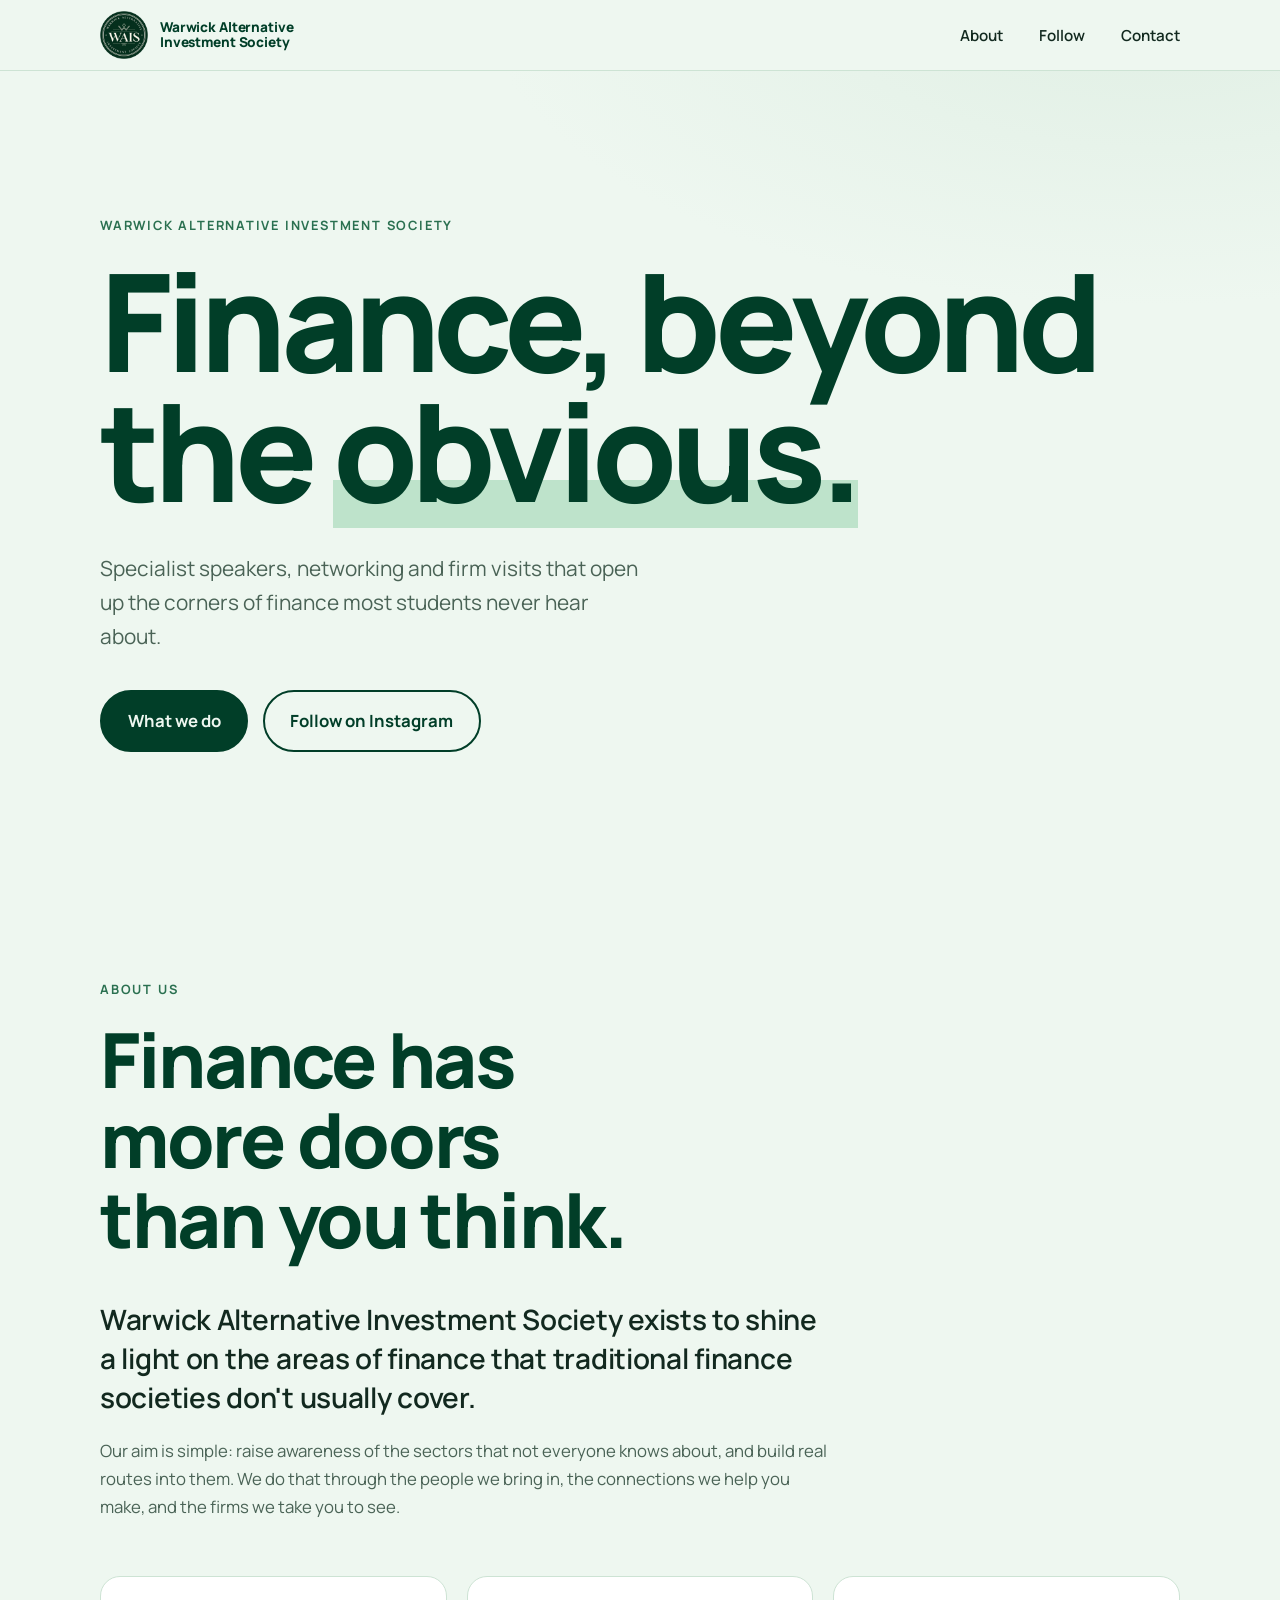
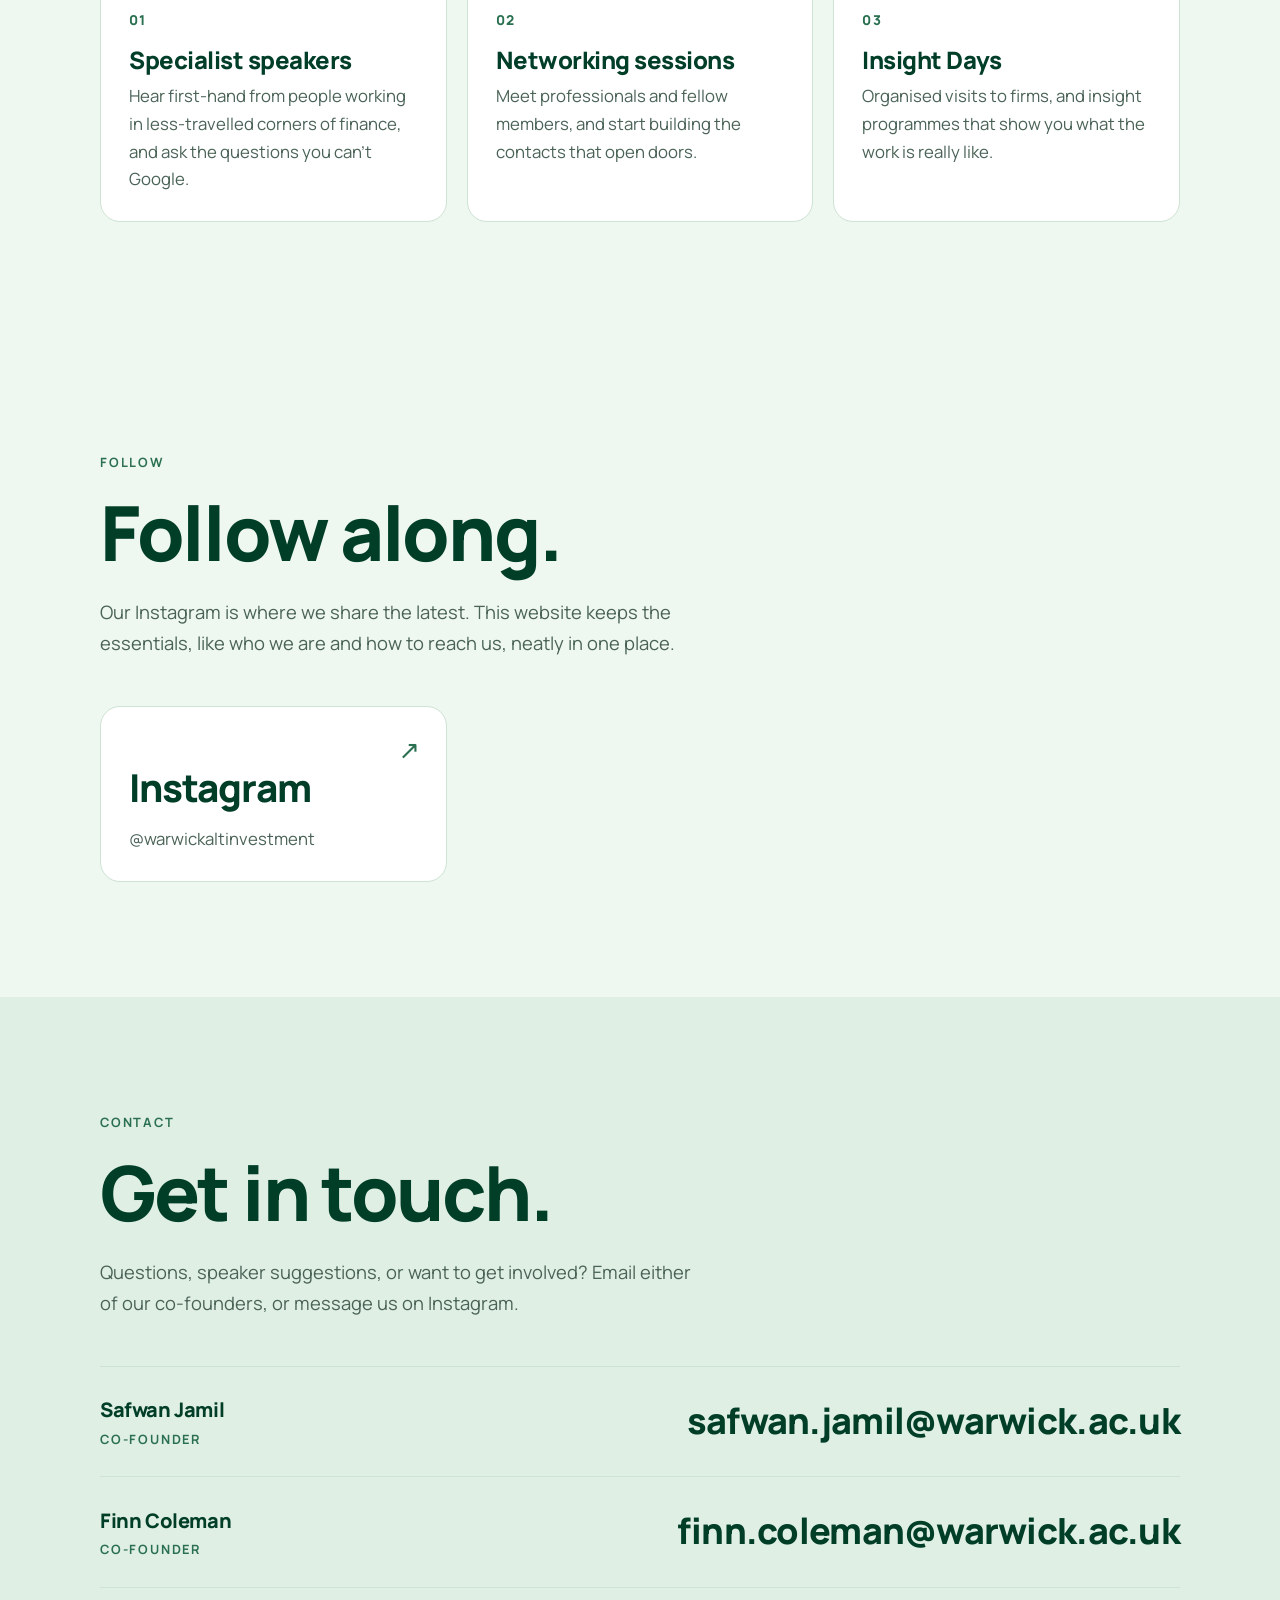
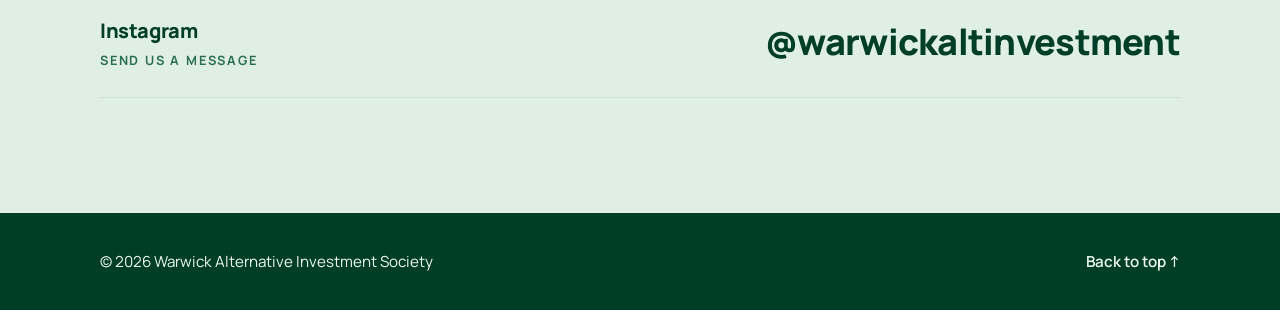
==== index.html @ d709da71 "Update landing page" ====
<!DOCTYPE html>
<!--
  ============================================================================
  WARWICK ALTERNATIVE INVESTMENT SOCIETY  |  index.html
  ============================================================================
  This file holds the WORDS and STRUCTURE of your website: headings,
  paragraphs, links and events. Its partner file, style.css, holds the LOOK:
  colours, sizes and spacing.

  HOW TO READ THIS FILE
  * The text you are reading right now is called a "comment". It is a note for
    humans. The browser ignores comments completely, so you can write notes
    anywhere without changing how the page looks.
  * HTML is built from "tags". A tag is a label in angle brackets that tells
    the browser what a piece of content is. For example, <h1>Hello</h1> means
    "Hello is the main heading".
  * Most tags come in pairs: an opening tag <h1> and a closing tag </h1>
    (the same name with a slash). Everything between the two belongs together.
  * A "class" (for example class="event") is a name tag we stick on an item so
    that style.css can find it and give it a look.
  * An "id" (for example id="about") is a unique name for one section. It lets
    the menu links jump straight to that section.

  THE PAGE IS SPLIT INTO LABELLED PARTS, IN THIS ORDER:
    NAV BAR  >  HOME  >  ABOUT  >  EVENTS  >  FOLLOW  >  CONTACT  >  FOOTER
  Look for the big banner comments to find each part.
  (The EVENTS part is currently switched off. Find "ON/OFF SWITCH" below.)
  ============================================================================
-->
<html lang="en-GB">
<!-- lang="en-GB" tells browsers (and screen readers) the page is in British English. -->

<head>
  <!-- The "head" holds behind-the-scenes information. None of it is shown on the page itself. -->

  <!-- Lets the page show symbols such as £ and arrows correctly. -->
  <meta charset="UTF-8">

  <!-- IMPORTANT FOR PHONES: tells a phone to fit the page to its screen width
       instead of shrinking a desktop-sized page. Without this line the site
       would not be mobile-friendly. -->
  <meta name="viewport" content="width=device-width, initial-scale=1">

  <!-- The name shown on the browser tab and in Google search results. -->
  <title>Warwick Alternative Investment Society</title>

  <!-- The short summary Google shows under the title in search results. -->
  <meta name="description" content="Specialist speakers, networking and firm visits that open routes into the lesser-known areas of finance. Warwick Alternative Investment Society.">

  <!-- Colours the top bar of the browser on some phones to match the site. -->
  <meta name="theme-color" content="#EEF7F0">

  <!-- The tiny picture on the browser tab (we reuse the logo). -->
  <link rel="icon" href="images/logo.png" type="image/png">

  <!-- FONT: these three lines load the "Manrope" font from Google Fonts (free).
       If you delete them the site still works; it just uses a plain default font. -->
  <link rel="preconnect" href="https://fonts.googleapis.com">
  <link rel="preconnect" href="https://fonts.gstatic.com" crossorigin>
  <link href="https://fonts.googleapis.com/css2?family=Manrope:wght@400;500;600;700;800&display=swap" rel="stylesheet">

  <!-- Connects this page to style.css, the file that controls the look.
       Both files must stay in the same folder for this to work. -->
  <link rel="stylesheet" href="style.css">
</head>

<body class="events-hidden">
  <!-- The "body" is everything that is actually shown on the page. -->


  <!-- ======================================================================
       THE EVENTS ON/OFF SWITCH  (please read)
       ----------------------------------------------------------------------
       Look at the opening line just above: <body class="events-hidden">
       The word events-hidden is a switch.

         WORD PRESENT  =  the Events section and its "Events" menu link are
                          HIDDEN. This is how the site is set up right now.
         WORD DELETED  =  the Events section and its menu link are SHOWN.
                          (Delete the whole class="events-hidden" part so the
                          line reads simply: <body> )

       Everything that belongs to Events is labelled "events-only" further
       down, so this one word controls all of it at once.

       HOW TO USE IT
         * While there are no real events yet: leave the word in place and
           upload the site as it is.
         * To PREVIEW the section on your own computer: delete the word, save
           the file, refresh your browser. Put the word back before uploading.
         * When real events are ready: delete the word, save, and upload.
       ====================================================================== -->


  <!-- ======================================================================
       NAV BAR
       The bar across the top. It stays in view while visitors scroll.
       ====================================================================== -->
  <header class="site-header">
    <nav class="nav" aria-label="Main menu">

      <!-- LOGO + SOCIETY NAME. Clicking it takes visitors back to the top.
           The logo picture is the file images/logo.png. To change the logo,
           replace that file with a new picture that has the SAME file name.
           ("alt" describes the picture for people who can't see it.)
           <br> simply means "start a new line here". -->
      <a class="brand" href="#home">
        <img class="brand-logo" src="images/logo.png" alt="Warwick Alternative Investment Society logo">
        <span class="brand-name">Warwick Alternative<br>Investment Society</span>
      </a>

      <!-- MENU LINKS. href="#about" means "jump to the part of this page
           whose id is about". To rename a link, change the words between
           the tags (for example, change Contact to Get in touch). -->
      <ul class="nav-links">
        <li><a href="#about">About</a></li>
        <!-- "events-only" means this link is part of the Events on/off
             switch: it disappears while the Events section is hidden. -->
        <li class="events-only"><a href="#events">Events</a></li>
        <li><a href="#follow">Follow</a></li>
        <li><a href="#contact">Contact</a></li>
      </ul>

    </nav>
  </header>


  <!-- "main" holds the main content of the page (everything except the nav bar and footer). -->
  <main>


    <!-- ====================================================================
         HOME
         The first thing visitors see: a big headline and two buttons.
         ==================================================================== -->
    <section id="home" class="hero">
      <div class="container">

        <!-- The small label above the headline. -->
        <p class="eyebrow">Warwick Alternative Investment Society</p>

        <!-- The BIG headline (h1 = the most important heading on the page).
             The word inside the "highlight" tags gets the pale green marker
             effect underneath it. -->
        <h1 class="hero-title">Finance, beyond the <span class="highlight">obvious.</span></h1>

        <!-- The short sentence under the headline. -->
        <p class="hero-text">Specialist speakers, networking and firm visits that open up the corners of finance most students never hear about.</p>

        <!-- The two buttons. The first jumps down to the About section. (Once
             your Events section is live you could change it to "See upcoming
             events" and point it at #events.) target="_blank" makes the
             Instagram link open in a new browser tab so visitors don't lose
             your site. -->
        <div class="button-row">
          <a class="button button-solid" href="#about">What we do</a>
          <a class="button button-outline" href="https://www.instagram.com/warwickaltinvestment/" target="_blank" rel="noopener">Follow on Instagram</a>
        </div>

      </div>
    </section>


    <!-- ====================================================================
         ABOUT
         Who you are, why you exist, and what you do.
         ==================================================================== -->
    <section id="about" class="section">
      <div class="container">

        <p class="eyebrow">About us</p>
        <h2 class="section-title">Finance has more doors than you think.</h2>

        <!-- Two paragraphs describing the society. Edit the words freely. -->
        <div class="about-text">
          <p class="about-lead">Warwick Alternative Investment Society exists to shine a light on the areas of finance that traditional finance societies don't usually cover.</p>
          <p>Our aim is simple: raise awareness of the sectors that not everyone knows about, and build real routes into them. We do that through the people we bring in, the connections we help you make, and the firms we take you to see.</p>
        </div>

        <!-- THREE CARDS describing the types of event the society runs.
             Each card is one "pillar" block. To add a fourth, copy a whole
             block (from its opening div to its closing div) and paste it
             below the last one. It will start a new row. -->
        <div class="pillars">

          <div class="pillar">
            <span class="pillar-number">01</span>
            <h3>Specialist speakers</h3>
            <p>Hear first-hand from people working in less-travelled corners of finance, and ask the questions you can't Google.</p>
          </div>

          <div class="pillar">
            <span class="pillar-number">02</span>
            <h3>Networking sessions</h3>
            <p>Meet professionals and fellow members, and start building the contacts that open doors.</p>
          </div>

          <div class="pillar">
            <span class="pillar-number">03</span>
            <h3>Insight Days</h3>
            <p>Organised visits to firms, and insight programmes that show you what the work is really like.</p>
          </div>

        </div>
      </div>
    </section>


    <!-- ====================================================================
         EVENTS   >>> CURRENTLY HIDDEN <<<  (see the ON/OFF SWITCH at the top
         of the body, above the nav bar)

         This is where upcoming events will be listed. For now it shows the
         three TYPES of event the society will run, each with its date still
         "to be confirmed" (TBC). Because it carries the label "events-only",
         it vanishes while the switch is on.
         ==================================================================== -->
    <section id="events" class="section section-tint events-only">
      <div class="container">

        <p class="eyebrow">Events</p>
        <h2 class="section-title">What's coming up.</h2>
        <p class="section-intro">Three kinds of event. Dates will be announced here and on our Instagram as soon as they're confirmed.</p>


        <!-- ================================================================
             HOW TO ADD, EDIT OR REMOVE AN EVENT

             Every event is ONE block. A block starts at the line that says
             "START OF ONE EVENT" and ends at the line that says
             "END OF ONE EVENT".

             TO ADD A NEW EVENT
               1. Select everything from "START OF ONE EVENT" down to
                  "END OF ONE EVENT" and copy it.
               2. Paste it directly above or below another event
                  (never in the middle of one).
               3. Change the date, type, title, location and description.
                  For the date badge, replace TBC with the day number and
                  add a second line for the month, like this:
                      <span class="event-day">12</span>
                      <span class="event-month">Nov</span>
               4. Save the file, then refresh the page in your browser.

             TO REMOVE AN EVENT: delete its whole block, start to end.

             Events show in the same order as they appear in this file, so put
             the soonest one first.

             The three blocks below describe the TYPES of event. Once you have
             real dates, turn them into real events (or delete them and add
             new blocks).
             ================================================================ -->
        <div class="events-list">


          <!-- >>>>>>>>>> START OF ONE EVENT (copy from here) >>>>>>>>>> -->
          <article class="event">

            <!-- The dark date badge. "TBC" means "to be confirmed". -->
            <div class="event-date">
              <span class="event-day">TBC</span>
            </div>

            <!-- The event details. -->
            <div class="event-info">
              <!-- Type of event, e.g. Speakers, Networking, Insight Trips (or anything you like). -->
              <p class="event-tag">Speakers</p>
              <!-- Event title. -->
              <h3 class="event-title">Specialist speaker events</h3>
              <!-- Where it takes place. -->
              <p class="event-location">Venue to be announced</p>
              <!-- A short description: one or two sentences. -->
              <p class="event-description">Practitioners from less-travelled corners of finance talk about their work and the route they took to get there.</p>
            </div>

          </article>
          <!-- <<<<<<<<<< END OF ONE EVENT (copy to here) <<<<<<<<<< -->


          <!-- >>>>>>>>>> START OF ONE EVENT (copy from here) >>>>>>>>>> -->
          <article class="event">

            <div class="event-date">
              <span class="event-day">TBC</span>
            </div>

            <div class="event-info">
              <p class="event-tag">Networking</p>
              <h3 class="event-title">Networking sessions</h3>
              <p class="event-location">Venue to be announced</p>
              <p class="event-description">Meet professionals and fellow members in a relaxed setting, and start building the contacts that open doors.</p>
            </div>

          </article>
          <!-- <<<<<<<<<< END OF ONE EVENT (copy to here) <<<<<<<<<< -->


          <!-- >>>>>>>>>> START OF ONE EVENT (copy from here) >>>>>>>>>> -->
          <article class="event">

            <div class="event-date">
              <span class="event-day">TBC</span>
            </div>

            <div class="event-info">
              <p class="event-tag">Insight Trips</p>
              <h3 class="event-title">Bank and firm visits</h3>
              <p class="event-location">Locations to be announced</p>
              <p class="event-description">Organised trips and insight programmes that take you inside banks and firms to see what the work is really like.</p>
            </div>

          </article>
          <!-- <<<<<<<<<< END OF ONE EVENT (copy to here) <<<<<<<<<< -->


        </div>
      </div>
    </section>


    <!-- ====================================================================
         FOLLOW (social media links)
         One card per platform. Instagram is switched on. The others are
         ready and waiting, but hidden until you have real links.
         ==================================================================== -->
    <section id="follow" class="section">
      <div class="container">

        <p class="eyebrow">Follow</p>
        <h2 class="section-title">Follow along.</h2>
        <p class="section-intro">Our Instagram is where we share the latest. This website keeps the essentials, like who we are and how to reach us, neatly in one place.</p>

        <div class="social-grid">

          <!-- INSTAGRAM (switched on). href is where the card links to. -->
          <a class="social-card" href="https://www.instagram.com/warwickaltinvestment/" target="_blank" rel="noopener">
            <span class="social-platform">Instagram</span>
            <span class="social-handle">@warwickaltinvestment</span>
            <span class="social-arrow" aria-hidden="true">↗</span>
          </a>

          <!-- THE CARDS BELOW ARE SWITCHED OFF.
               The word "hidden" at the end of each opening line hides the card
               from visitors. TO SWITCH ONE ON:
                 1. Replace PASTE-LINK-HERE with the real link to your page.
                 2. Replace @your-handle with your real handle.
                 3. Delete the word "hidden" from that card's first line.
               Want a platform that isn't here (TikTok, YouTube...)? Copy any
               card, paste it below, and change the name, link and handle. -->

          <!-- LINKEDIN (switched off) -->
          <a class="social-card" href="PASTE-LINK-HERE" target="_blank" rel="noopener" hidden>
            <span class="social-platform">LinkedIn</span>
            <span class="social-handle">@your-handle</span>
            <span class="social-arrow" aria-hidden="true">↗</span>
          </a>

          <!-- X, FORMERLY TWITTER (switched off) -->
          <a class="social-card" href="PASTE-LINK-HERE" target="_blank" rel="noopener" hidden>
            <span class="social-platform">X</span>
            <span class="social-handle">@your-handle</span>
            <span class="social-arrow" aria-hidden="true">↗</span>
          </a>

          <!-- FACEBOOK (switched off) -->
          <a class="social-card" href="PASTE-LINK-HERE" target="_blank" rel="noopener" hidden>
            <span class="social-platform">Facebook</span>
            <span class="social-handle">@your-handle</span>
            <span class="social-arrow" aria-hidden="true">↗</span>
          </a>

        </div>
      </div>
    </section>


    <!-- ====================================================================
         CONTACT
         Ways to reach the society: one row per person or channel.
         ==================================================================== -->
    <section id="contact" class="section section-tint">
      <div class="container">

        <p class="eyebrow">Contact</p>
        <h2 class="section-title">Get in touch.</h2>
        <p class="section-intro">Questions, speaker suggestions, or want to get involved? Email either of our co-founders, or message us on Instagram.</p>

        <!-- Each row (li) is one way to get in touch. To add another person,
             copy a whole row, from its opening li to its closing li, and
             paste it below the last one. A link that starts with mailto:
             opens the visitor's email app. Remember to change the email
             address in TWO places in each row: after "mailto:" and in the
             visible words. -->
        <ul class="contact-list">

          <li>
            <div class="contact-person">
              <span class="contact-name">Safwan Jamil</span>
              <span class="contact-role">Co-Founder</span>
            </div>
            <a class="contact-link" href="mailto:safwan.jamil@warwick.ac.uk">safwan.jamil@warwick.ac.uk</a>
          </li>

          <li>
            <div class="contact-person">
              <span class="contact-name">Finn Coleman</span>
              <span class="contact-role">Co-Founder</span>
            </div>
            <a class="contact-link" href="mailto:finn.coleman@warwick.ac.uk">finn.coleman@warwick.ac.uk</a>
          </li>

          <li>
            <div class="contact-person">
              <span class="contact-name">Instagram</span>
              <span class="contact-role">Send us a message</span>
            </div>
            <a class="contact-link" href="https://www.instagram.com/warwickaltinvestment/" target="_blank" rel="noopener">@warwickaltinvestment</a>
          </li>

        </ul>

      </div>
    </section>


  </main>


  <!-- ======================================================================
       FOOTER
       The strip at the very bottom of the page.
       ====================================================================== -->
  <footer class="site-footer">
    <div class="container footer-inner">
      <p>&copy; 2026 Warwick Alternative Investment Society</p>
      <a href="#home">Back to top &uarr;</a>
    </div>
  </footer>


</body>
</html>
---- style.css ----
/* ============================================================================
   WARWICK ALTERNATIVE INVESTMENT SOCIETY  |  style.css
   ============================================================================
   This file controls the LOOK of the website: colours, text sizes, spacing and
   layout. The words themselves live in index.html.

   HOW THIS FILE WORKS (in plain English)
   * CSS is a list of RULES. Each rule says:
         "find this part of the page   { and change how it looks }"
     Example:   .button { color: white; }
     means: "find everything labelled 'button' and make its text white".
   * The names starting with a dot (like .button) match the class="button"
     labels you can see in index.html.
   * Text between a slash-star and a star-slash, like this note, is a
     "comment": a note for humans that the browser ignores.

   A FEW SIZE WORDS YOU WILL SEE
   * px   = one pixel, a single tiny dot on the screen.
   * rem  = a size relative to normal text. 1rem is about 16px, 2rem is double.
   * %    = a share of the available space. 50% means half.
   * vw   = 1% of the screen width. It makes things grow on bigger screens.

   WHAT IS IN THIS FILE (in order)
     1. Colours, font and sizes     <- start here to change the look
     2. Basic page settings (includes the Events on/off switch)
     3. Layout helpers
     4. Text styles
     5. Buttons
     6. Nav bar
     7. Home
     8. About
     9. Events
    10. Follow (social links)
    11. Contact
    12. Footer
    13. Screen-size adjustments (phones, tablets, computers)
    14. Extras (keyboard focus and reduced motion)
   ============================================================================ */


/* ============================================================================
   1. COLOURS, FONT AND SIZES   (change these first!)
   ----------------------------------------------------------------------------
   ":root" means "the whole page". The lines inside are VARIABLES: named values
   we reuse all over this file with var(--name). Change a value here and every
   place that uses it updates at once.

   Colours are written as "hex codes" (#RRGGBB): a # followed by six characters
   that mix red, green and blue. Search "hex colour picker" online to find one
   you like, then paste its code here.
   ============================================================================ */
:root {
  /* BACKGROUNDS (the very light greens) */
  --bg:          #EEF7F0;   /* main page background */
  --bg-tint:     #E0EFE4;   /* slightly deeper green for alternating sections */
  --card:        #FFFFFF;   /* white background of cards (events, social links) */
  --line:        #CDE3D4;   /* thin border lines */
  --highlight:   #BEE3CB;   /* the marker effect under "obvious." in the headline */

  /* GREENS (the accents) */
  --green-dark:  #013E28;   /* dark green taken from the logo: big headings, buttons */
  --green-hover: #0B5A3B;   /* the dark green when you hover over a button */
  --green-mid:   #2A7050;   /* medium green for small labels */

  /* TEXT COLOURS */
  --text:        #12291F;   /* normal text */
  --text-soft:   #4A6356;   /* softer text for less important lines */
  --on-dark:     #EEF7F0;   /* text that sits on top of dark green */

  /* FONT: the first name is used if available; the rest are backups. */
  --font: "Manrope", system-ui, -apple-system, "Segoe UI", Roboto, Helvetica, Arial, sans-serif;

  /* SIZES */
  --page-width:  1120px;    /* the widest the content is allowed to get */
  --radius:      20px;      /* how rounded the corners of cards are */
}


/* ============================================================================
   2. BASIC PAGE SETTINGS
   ============================================================================ */

/* Makes widths behave the way you'd expect: padding and borders are counted
   INSIDE a box's width instead of being added on top. "*" means "everything". */
*, *::before, *::after {
  box-sizing: border-box;
}

html {
  /* When a menu link jumps to a section, stop a little early so the sticky
     nav bar doesn't cover the heading. */
  scroll-padding-top: 5rem;
}

body {
  margin: 0;                      /* removes the default gap around the page */
  font-family: var(--font);
  font-size: 1.05rem;
  line-height: 1.65;              /* space between lines of text */
  color: var(--text);
  background: var(--bg);
  -webkit-font-smoothing: antialiased;   /* slightly crisper text on Macs */
}

/* Pictures never spill outside their container. */
img {
  max-width: 100%;
  display: block;
}

/* Links take on the colour of the text around them. We style them ourselves. */
a {
  color: inherit;
}

/* The "hidden" label in index.html. This line makes sure hidden things
   really stay hidden. */
[hidden] {
  display: none !important;
}

/* THE EVENTS ON/OFF SWITCH (explained in index.html, just under the opening
   body line). While the body carries the label "events-hidden", everything
   labelled "events-only" (the Events section and its menu link) is NOT shown.
   Delete "events-hidden" from the body line and they all come back. */
.events-hidden .events-only {
  display: none;
}

/* All headings share the same style: big, bold, tight and dark green. */
h1, h2, h3 {
  margin: 0;
  font-weight: 800;
  line-height: 1.05;
  letter-spacing: -0.03em;        /* pulls letters slightly closer: a sleeker look */
  color: var(--green-dark);
  text-wrap: balance;             /* spreads words evenly across lines */
}


/* ============================================================================
   3. LAYOUT HELPERS
   ============================================================================ */

/* ".container" keeps content in a neat centred column, not stretched edge to
   edge. The padding left and right keeps text off the edge of phone screens. */
.container {
  width: 100%;
  max-width: var(--page-width);
  margin: 0 auto;                 /* "auto" on the sides centres the box */
  padding: 0 1.25rem;
}

/* ".section" gives every part of the page generous space above and below.
   clamp(smallest, grows-with-screen, biggest) picks a size that grows on big
   screens but never goes below the first number or above the last. */
.section {
  padding: clamp(4rem, 9vw, 7.5rem) 0;
}

/* A slightly deeper green background, used on alternating sections. */
.section-tint {
  background: var(--bg-tint);
}


/* ============================================================================
   4. TEXT STYLES
   ============================================================================ */

/* The small capital-letter label above each heading. */
.eyebrow {
  margin: 0 0 1.25rem;
  font-size: 0.8rem;
  font-weight: 700;
  letter-spacing: 0.14em;         /* spreads the letters out */
  text-transform: uppercase;      /* shows the text in CAPITALS */
  color: var(--green-mid);
}

/* The big heading at the top of each section. */
.section-title {
  font-size: clamp(2.4rem, 6.5vw, 4.75rem);
  max-width: 14ch;                /* "ch" is roughly one letter wide, so this keeps lines short */
}

/* The short paragraph under a section heading. */
.section-intro {
  margin: 1.5rem 0 0;
  max-width: 38rem;
  font-size: 1.15rem;
  color: var(--text-soft);
}


/* ============================================================================
   5. BUTTONS
   ============================================================================ */
.button {
  display: inline-block;
  padding: 0.95rem 1.6rem;
  border: 2px solid var(--green-dark);
  border-radius: 999px;           /* a huge number makes fully rounded ends */
  font-weight: 700;
  text-decoration: none;          /* removes the default underline on links */
  /* "transition" makes colour and position changes glide instead of snap. */
  transition: background-color 0.2s, border-color 0.2s, color 0.2s, transform 0.2s;
}

/* Filled button: dark green with light text. */
.button-solid {
  background: var(--green-dark);
  color: var(--on-dark);
}
.button-solid:hover {             /* ":hover" = while the mouse is over it */
  background: var(--green-hover);
  border-color: var(--green-hover);
  transform: translateY(-2px);    /* nudges it up 2px */
}

/* Outline button: see-through with dark green text; fills in on hover. */
.button-outline {
  background: transparent;
  color: var(--green-dark);
}
.button-outline:hover {
  background: var(--green-dark);
  color: var(--on-dark);
  transform: translateY(-2px);
}

/* The row that holds the buttons. "flex-wrap" lets them drop onto a second
   line on narrow screens. */
.button-row {
  display: flex;
  flex-wrap: wrap;
  gap: 0.9rem;
  margin-top: 2.25rem;
}


/* ============================================================================
   6. NAV BAR
   ============================================================================ */
.site-header {
  position: sticky;               /* "sticky" = stays at the top while you scroll */
  top: 0;
  z-index: 10;                    /* keeps the bar in front of everything else */
  border-bottom: 1px solid var(--line);
  background: var(--bg);          /* backup for older browsers */
  /* Modern browsers: the page colour, slightly see-through, with a soft blur. */
  background: color-mix(in srgb, var(--bg) 85%, transparent);
  -webkit-backdrop-filter: blur(12px);
  backdrop-filter: blur(12px);
}

/* "flex" lays things out side by side. Here: logo on the left, links on the right. */
.nav {
  display: flex;
  align-items: center;
  justify-content: space-between;
  gap: 1rem;
  max-width: var(--page-width);
  margin: 0 auto;
  padding: 0.7rem 1.25rem;
}

.brand {
  display: flex;
  align-items: center;
  gap: 0.75rem;
  text-decoration: none;
}

.brand-logo {
  width: 48px;
  height: 48px;
}

.brand-name {
  font-size: 0.85rem;
  font-weight: 800;
  line-height: 1.15;
  letter-spacing: -0.01em;
  color: var(--green-dark);
}

.nav-links {
  display: flex;
  gap: clamp(1rem, 3vw, 2.25rem);
  margin: 0;
  padding: 0;
  list-style: none;               /* removes the bullet points */
}

.nav-links a {
  padding: 0.4rem 0;
  border-bottom: 2px solid transparent;
  font-size: 0.95rem;
  font-weight: 600;
  text-decoration: none;
  color: var(--text);
  transition: border-color 0.2s;
}
.nav-links a:hover {
  border-bottom-color: var(--green-dark);   /* a dark green underline appears */
}


/* ============================================================================
   7. HOME (the big opening section)
   ============================================================================ */
.hero {
  padding: clamp(4.5rem, 12vw, 9rem) 0 clamp(4rem, 9vw, 7rem);
  /* A soft patch of deeper green glowing in the top-right corner. */
  background:
    radial-gradient(60rem 28rem at 90% -10%, var(--bg-tint) 0%, transparent 70%),
    var(--bg);
}

/* THE BIG HEADLINE. The size grows with the screen: never smaller than 3.2rem,
   never bigger than 8.5rem. */
.hero-title {
  font-size: clamp(3.2rem, 11.5vw, 8.5rem);
  line-height: 0.95;
  letter-spacing: -0.045em;
  max-width: 11ch;
}

/* The pale green "marker pen" strip under the word "obvious."
   The two percentages say where the strip starts and stops, measured from the
   top of the word (66% = two-thirds of the way down). */
.highlight {
  background: linear-gradient(transparent 66%, var(--highlight) 66%, var(--highlight) 92%, transparent 92%);
}

.hero-text {
  max-width: 34rem;
  margin: 2.25rem 0 0;
  font-size: clamp(1.1rem, 2vw, 1.3rem);
  color: var(--text-soft);
}


/* ============================================================================
   8. ABOUT
   ============================================================================ */
.about-text {
  max-width: 46rem;
  margin-top: 2.5rem;
  color: var(--text-soft);
}
.about-text p {
  margin: 0 0 1.25rem;
}

/* The first, larger paragraph. */
.about-lead {
  font-size: clamp(1.3rem, 2.6vw, 1.75rem);
  font-weight: 600;
  line-height: 1.4;
  letter-spacing: -0.01em;
  color: var(--text);
}

/* THE THREE CARDS. "grid" arranges items in rows and columns.
   "1fr" means "one equal share of the space". On phones there is one column,
   so the cards stack. (Section 13 switches to three columns on wider screens.) */
.pillars {
  display: grid;
  grid-template-columns: 1fr;
  gap: 1.25rem;
  margin-top: 3.5rem;
}

.pillar {
  padding: 1.75rem;
  background: var(--card);
  border: 1px solid var(--line);
  border-radius: var(--radius);
}

.pillar-number {
  font-size: 0.85rem;
  font-weight: 800;
  letter-spacing: 0.1em;
  color: var(--green-mid);
}

.pillar h3 {
  margin: 0.9rem 0 0.6rem;
  font-size: 1.5rem;
  letter-spacing: -0.02em;
}

.pillar p {
  margin: 0;
  color: var(--text-soft);
}


/* ============================================================================
   9. EVENTS
   ============================================================================ */
.events-list {
  display: grid;
  gap: 1.25rem;
  margin-top: 3rem;
}

/* ONE EVENT CARD: the date badge on the left, the details on the right.
   "auto 1fr" means: "badge = as wide as it needs; details = all the rest". */
.event {
  display: grid;
  grid-template-columns: auto 1fr;
  align-items: start;
  gap: clamp(1rem, 3vw, 2rem);
  padding: clamp(1.1rem, 3vw, 1.75rem);
  background: var(--card);
  border: 1px solid var(--line);
  border-radius: var(--radius);
  transition: transform 0.2s, box-shadow 0.2s;
}
.event:hover {
  transform: translateY(-3px);
  box-shadow: 0 16px 32px -20px rgba(1, 62, 40, 0.5);   /* a soft shadow under the card */
}

/* THE DARK DATE BADGE */
.event-date {
  display: flex;
  flex-direction: column;         /* stacks the day above the month */
  align-items: center;
  justify-content: center;
  min-width: 5.5rem;
  min-height: 5.25rem;            /* keeps every badge the same height, even "TBC" ones */
  padding: 0.9rem 0.5rem;
  background: var(--green-dark);
  color: var(--on-dark);
  border-radius: 16px;
  line-height: 1;
}
.event-day {
  font-size: 2.25rem;
  font-weight: 800;
  letter-spacing: -0.04em;
}
.event-month {
  margin-top: 0.4rem;
  font-size: 0.8rem;
  font-weight: 700;
  letter-spacing: 0.14em;
  text-transform: uppercase;
}

/* The details on the right of the badge. */
.event-info {
  min-width: 0;                   /* stops very long words pushing the card wider than the screen */
  overflow-wrap: anywhere;        /* lets very long words break onto the next line */
}

.event-tag {
  margin: 0 0 0.5rem;
  font-size: 0.75rem;
  font-weight: 700;
  letter-spacing: 0.12em;
  text-transform: uppercase;
  color: var(--green-mid);
}

.event-title {
  font-size: clamp(1.4rem, 3vw, 1.9rem);
  letter-spacing: -0.025em;
}

/* The location line, with a small green dot in front (drawn by "::before",
   which adds a decoration without any extra HTML). */
.event-location {
  margin: 0.6rem 0 0;
  font-weight: 600;
}
.event-location::before {
  content: "";
  display: inline-block;
  width: 0.55rem;
  height: 0.55rem;
  margin-right: 0.55rem;
  border-radius: 50%;             /* 50% turns a square into a circle */
  background: var(--green-mid);
}

.event-description {
  max-width: 40rem;
  margin: 0.6rem 0 0;
  color: var(--text-soft);
}


/* ============================================================================
   10. FOLLOW (social links)
   ============================================================================ */
/* "auto-fill" keeps the column size steady, so a single card stays card-sized
   instead of stretching across the whole page. */
.social-grid {
  display: grid;
  grid-template-columns: repeat(auto-fill, minmax(280px, 1fr));
  gap: 1.25rem;
  margin-top: 3rem;
}

.social-card {
  position: relative;
  display: flex;
  flex-direction: column;
  justify-content: flex-end;
  gap: 0.35rem;
  min-height: 11rem;
  padding: 1.75rem;
  background: var(--card);
  border: 1px solid var(--line);
  border-radius: var(--radius);
  text-decoration: none;
  transition: background-color 0.2s, transform 0.2s;
}
.social-card:hover {
  background: var(--green-dark);
  transform: translateY(-3px);
}

.social-platform {
  font-size: clamp(1.8rem, 4vw, 2.4rem);
  font-weight: 800;
  letter-spacing: -0.03em;
  color: var(--green-dark);
  transition: color 0.2s;
}

.social-handle {
  color: var(--text-soft);
  transition: color 0.2s;
}

.social-arrow {
  position: absolute;             /* pins the arrow to the top-right corner of the card */
  top: 1.4rem;
  right: 1.6rem;
  font-size: 1.6rem;
  color: var(--green-mid);
  transition: transform 0.2s, color 0.2s;
}

/* When the mouse is over a card, the text turns light so it stays readable. */
.social-card:hover .social-platform,
.social-card:hover .social-handle,
.social-card:hover .social-arrow {
  color: var(--on-dark);
}
.social-card:hover .social-arrow {
  transform: translate(3px, -3px);
}


/* ============================================================================
   11. CONTACT
   ============================================================================ */
.contact-list {
  margin: 3rem 0 0;
  padding: 0;
  list-style: none;
  border-top: 1px solid var(--line);
}

.contact-list li {
  display: flex;
  flex-wrap: wrap;                /* on narrow screens the link drops under the name */
  align-items: center;
  justify-content: space-between;
  gap: 0.6rem 2rem;
  padding: 1.5rem 0;
  border-bottom: 1px solid var(--line);
}

/* The name (or channel) on the left, with a small label stacked under it. */
.contact-person {
  display: flex;
  flex-direction: column;
  gap: 0.15rem;
  min-width: 12rem;
}
.contact-name {
  font-size: 1.25rem;
  font-weight: 800;
  letter-spacing: -0.02em;
  color: var(--green-dark);
}
.contact-role {
  font-size: 0.8rem;
  font-weight: 700;
  letter-spacing: 0.14em;
  text-transform: uppercase;
  color: var(--green-mid);
}

.contact-link {
  border-bottom: 2px solid transparent;
  font-size: clamp(1.2rem, 3.6vw, 2.25rem);
  font-weight: 800;
  letter-spacing: -0.02em;
  text-decoration: none;
  color: var(--green-dark);
  overflow-wrap: anywhere;
  transition: border-color 0.2s;
}
.contact-link:hover {
  border-bottom-color: var(--green-dark);
}


/* ============================================================================
   12. FOOTER
   ============================================================================ */
.site-footer {
  padding: 2.25rem 0;
  font-size: 0.95rem;
  background: var(--green-dark);
  color: var(--on-dark);
}

.footer-inner {
  display: flex;
  flex-wrap: wrap;
  align-items: center;
  justify-content: space-between;
  gap: 0.75rem 2rem;
}

.footer-inner p {
  margin: 0;
}

.footer-inner a {
  font-weight: 600;
  text-decoration: none;
}
.footer-inner a:hover {
  text-decoration: underline;
}


/* ============================================================================
   13. SCREEN-SIZE ADJUSTMENTS (phones, tablets and computers)
   ----------------------------------------------------------------------------
   Rules inside an "@media" block ONLY apply when the screen matches the
   condition. This is how one website adapts to different devices.
   ============================================================================ */

/* WIDER SCREENS: 700px wide or more (tablets and computers). */
@media (min-width: 700px) {

  /* Put the three About cards side by side. */
  .pillars {
    grid-template-columns: repeat(3, 1fr);
  }
}

/* PHONES: 640px wide or narrower. */
@media (max-width: 640px) {

  /* Hide the written name in the nav bar so the logo and the four links fit
     on one line. (The full name still appears in the headline area.) */
  .brand-name {
    display: none;
  }

  .nav-links {
    gap: 1rem;
  }
  .nav-links a {
    padding: 0.6rem 0;            /* a taller area to tap with a thumb */
    font-size: 0.9rem;
  }

  /* Make the two buttons the same width, one above the other. */
  .button-row .button {
    flex: 1 1 100%;
    text-align: center;
  }

  /* Slightly smaller date badge so the event text has more room. */
  .event-date {
    min-width: 4.5rem;
    min-height: 4.5rem;
    padding: 0.7rem 0.35rem;
  }
  .event-day {
    font-size: 1.8rem;
  }

  .contact-person {
    min-width: 100%;              /* the name sits on its own line above the email */
  }
}


/* ============================================================================
   14. EXTRAS
   ============================================================================ */

/* Smooth scrolling when a menu link is clicked, but only for people who
   haven't asked their device to reduce motion. */
@media (prefers-reduced-motion: no-preference) {
  html {
    scroll-behavior: smooth;
  }
}

/* A clear outline around whatever link or button is selected when someone
   navigates with the keyboard (Tab key). Important for accessibility. */
a:focus-visible {
  outline: 3px solid var(--green-mid);
  outline-offset: 3px;
}
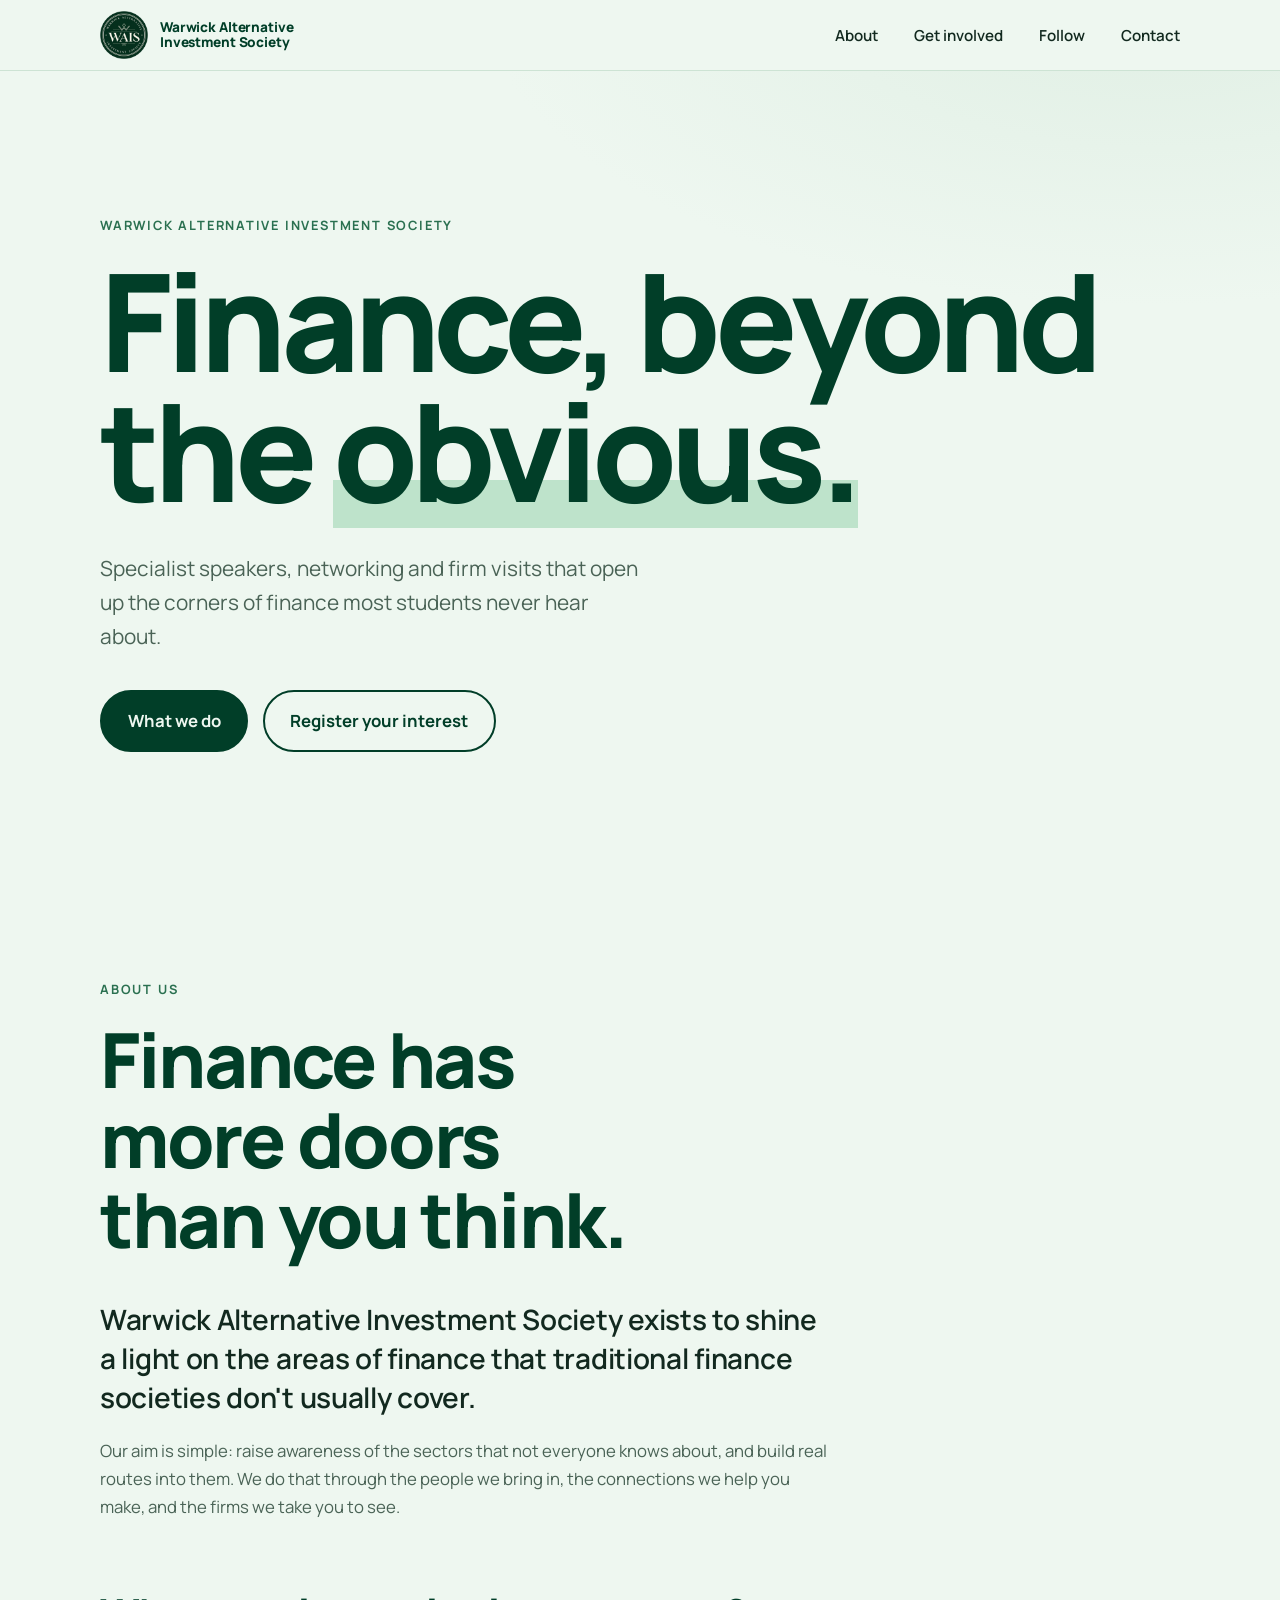
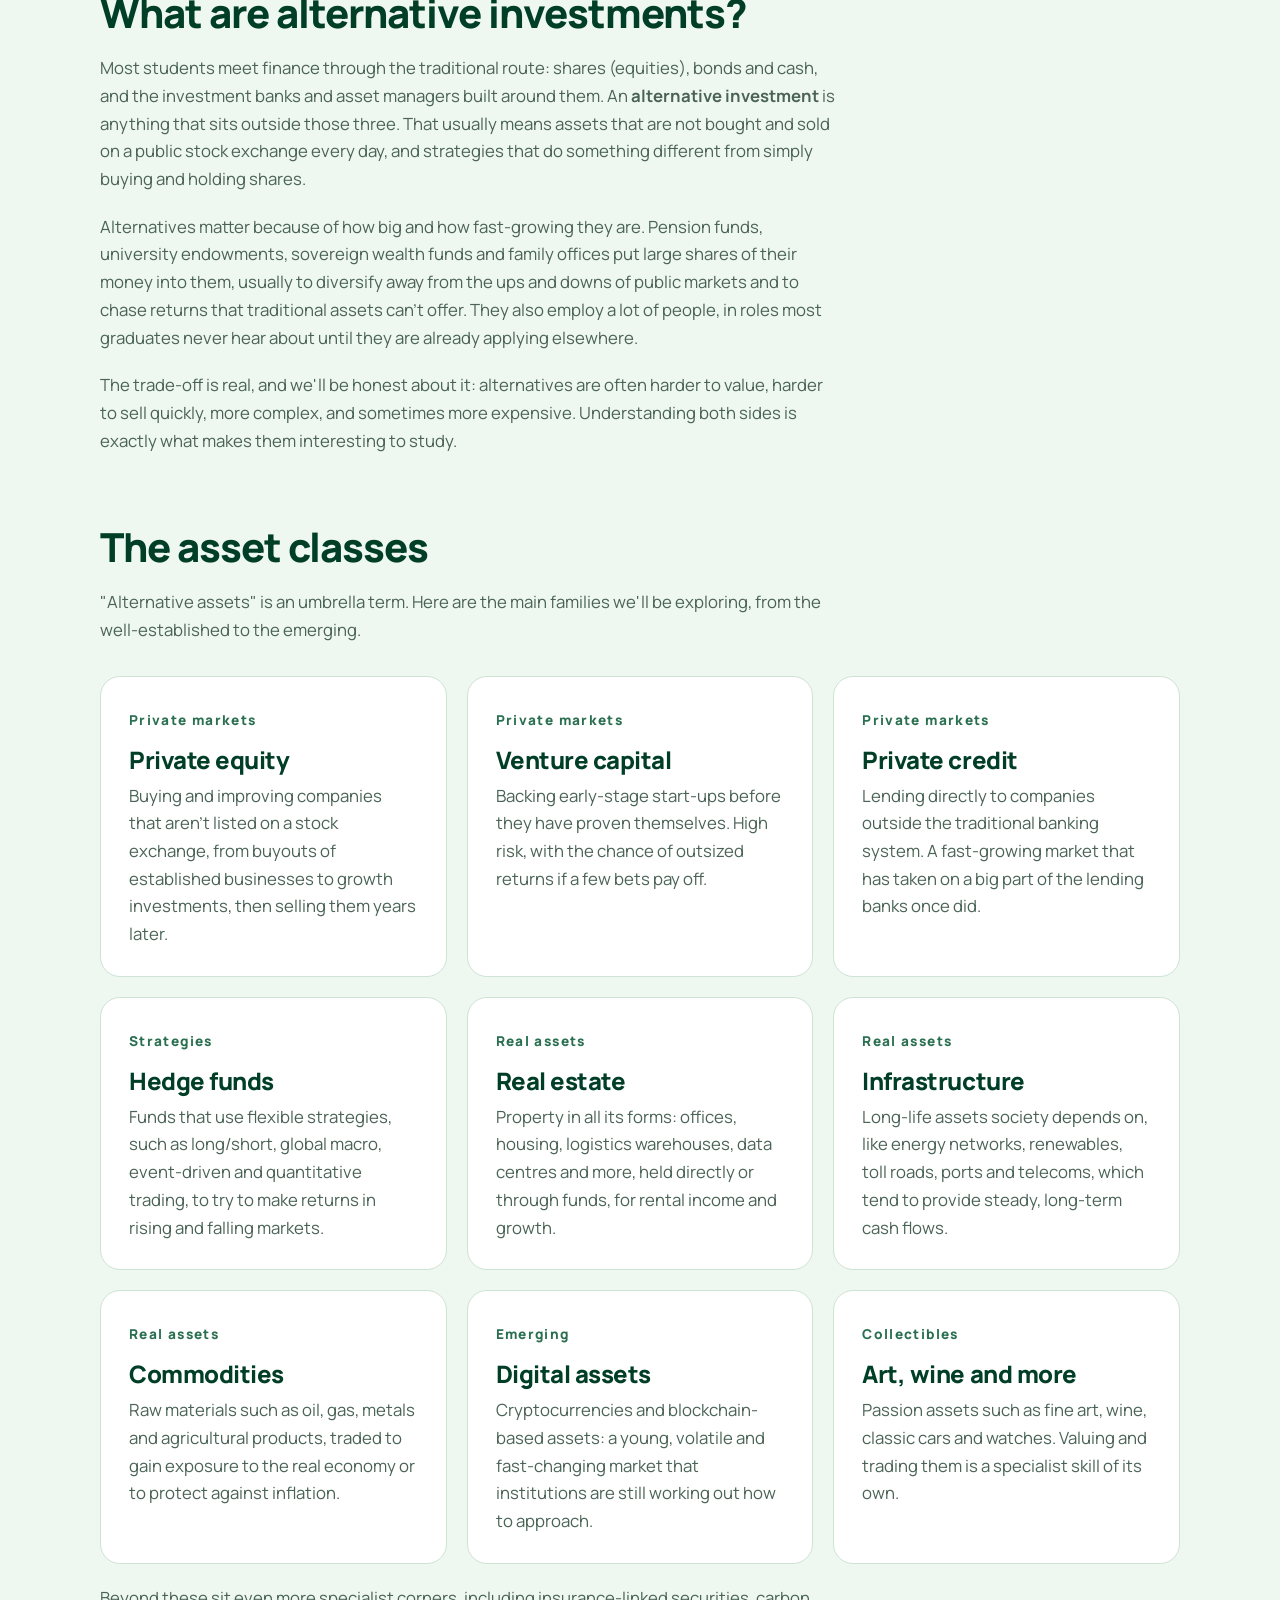
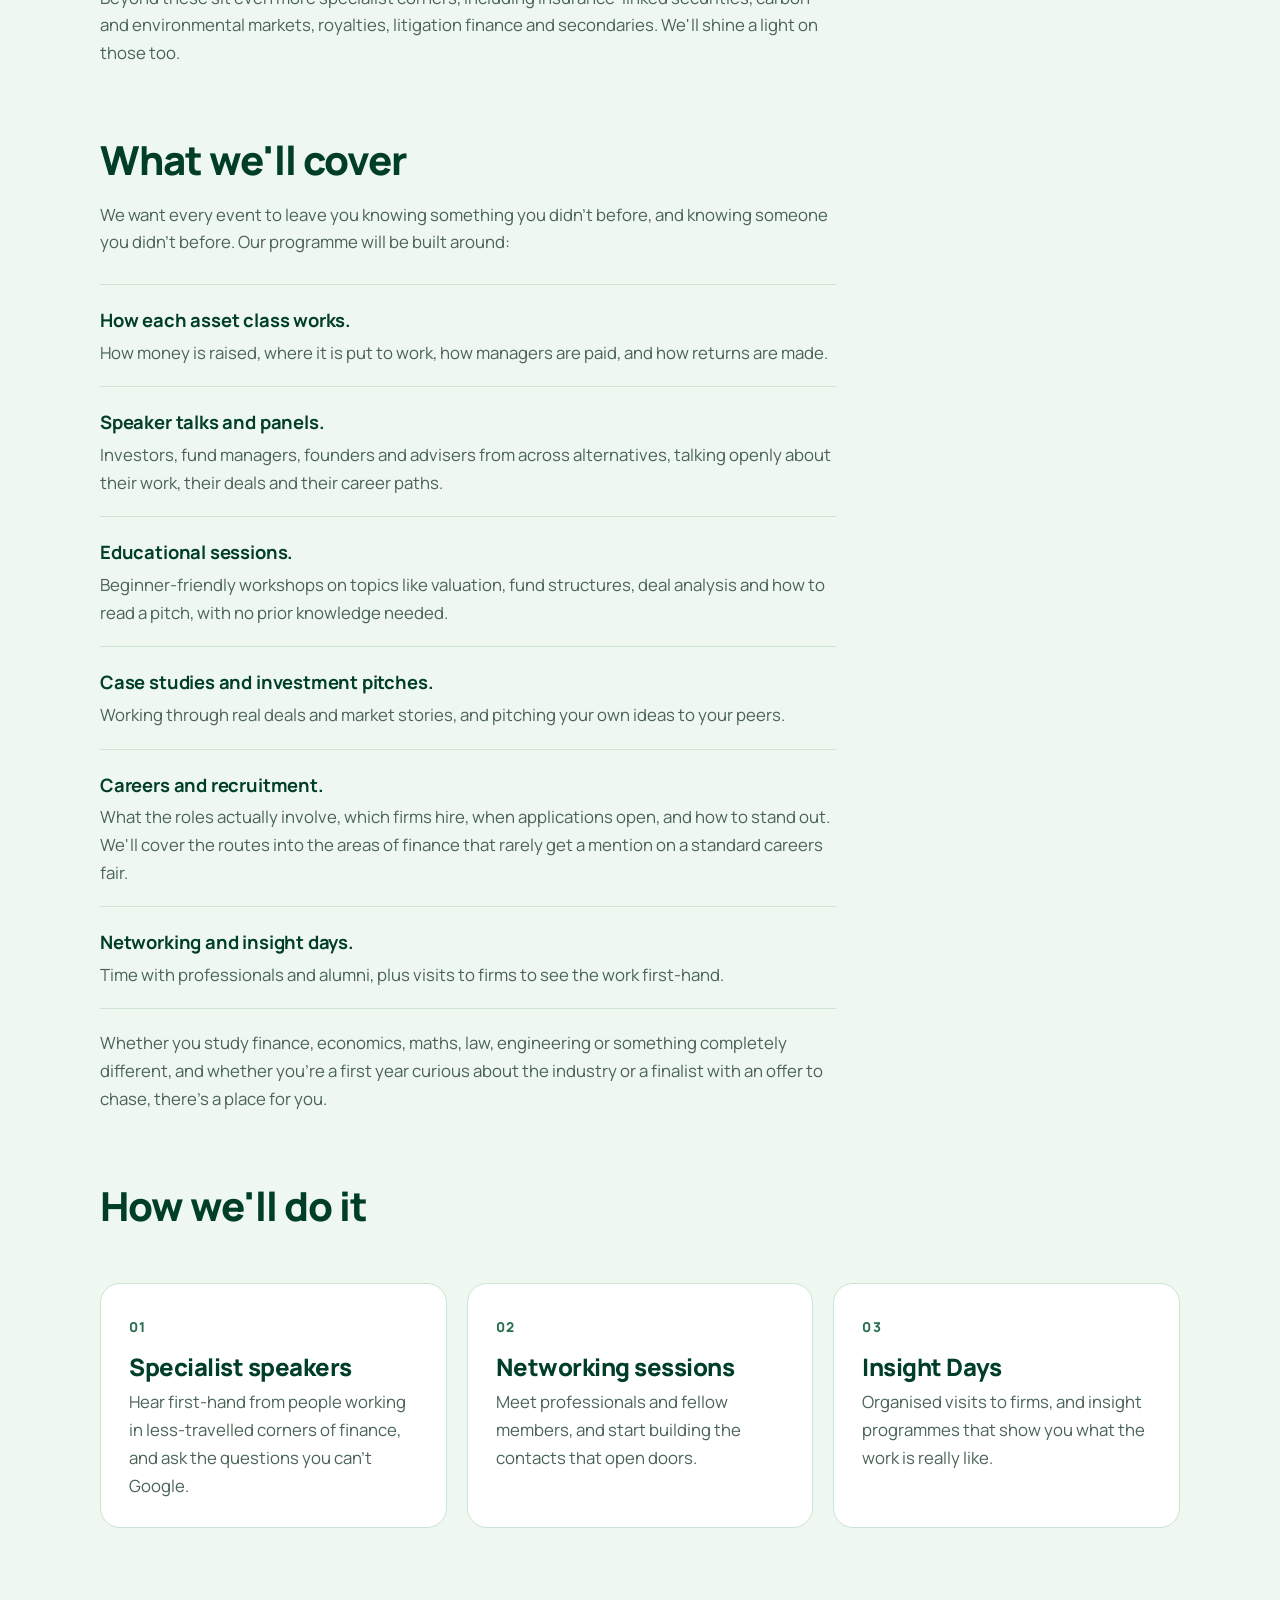
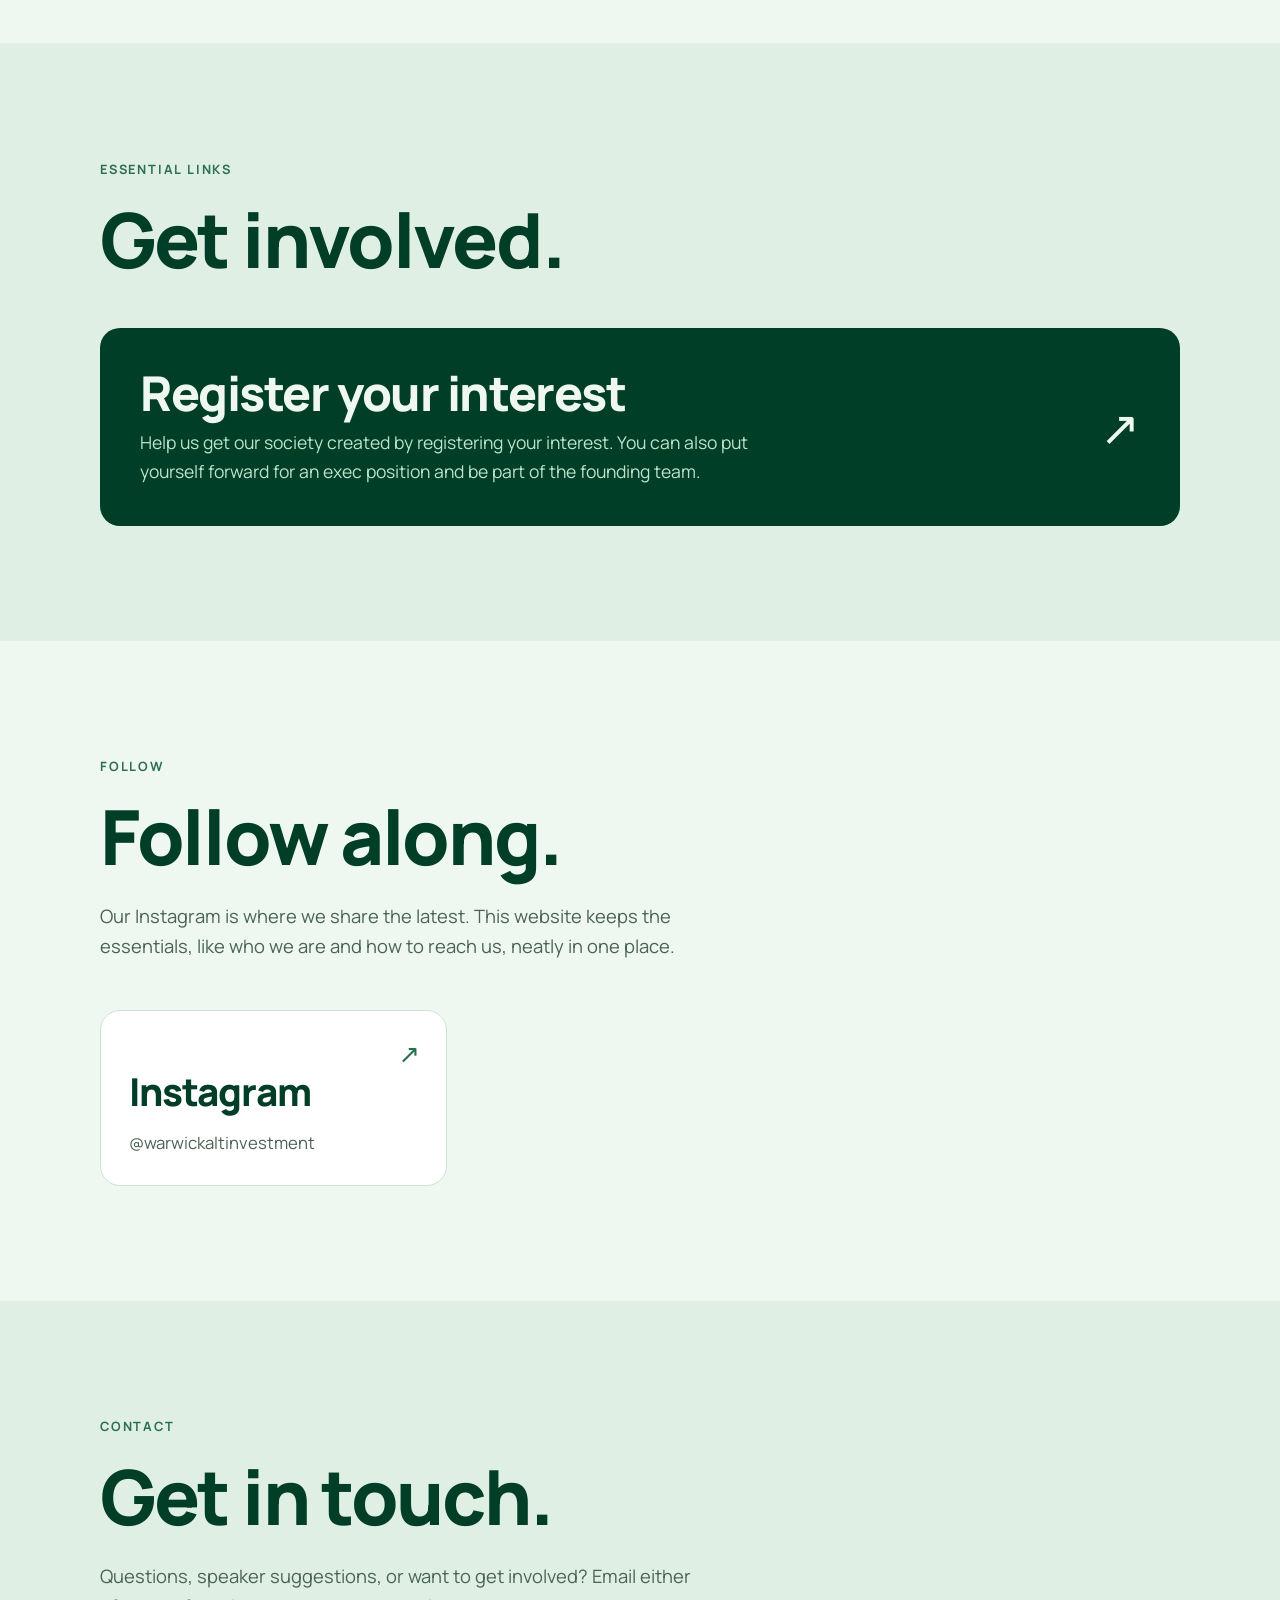
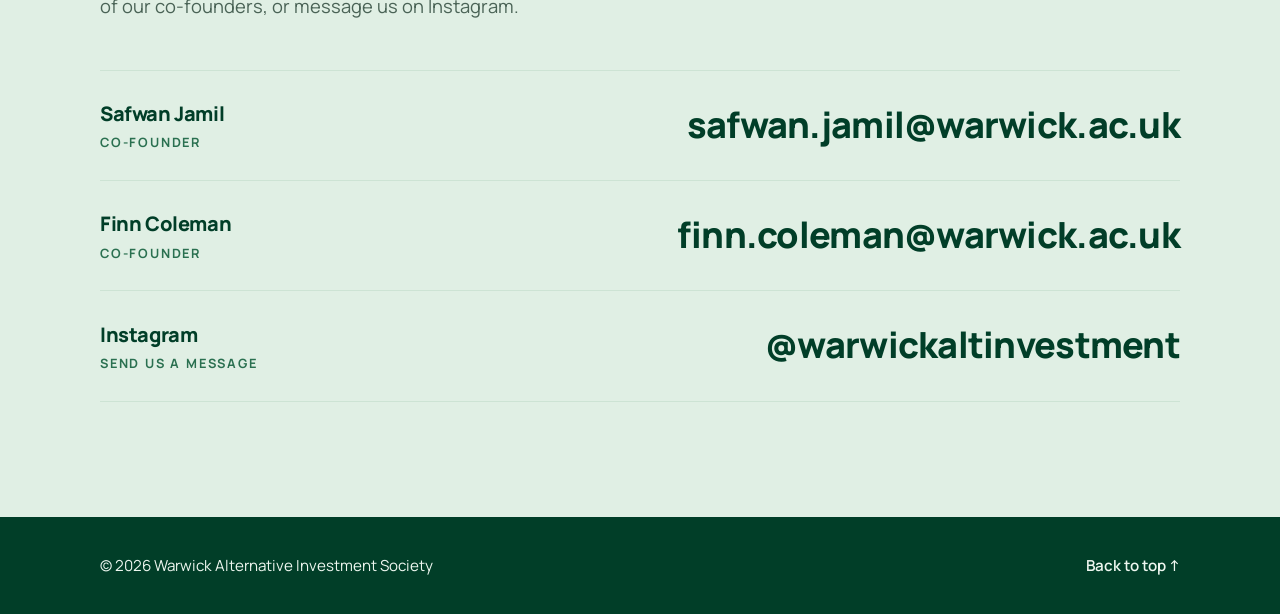
==== commit 892184ba: "Update landing page" ====
--- a/index.html
+++ b/index.html
@@ -114,6 +114,7 @@
            the tags (for example, change Contact to Get in touch). -->
       <ul class="nav-links">
         <li><a href="#about">About</a></li>
+        <li><a href="#links">Get involved</a></li>
         <!-- "events-only" means this link is part of the Events on/off
              switch: it disappears while the Events section is hidden. -->
         <li class="events-only"><a href="#events">Events</a></li>
@@ -154,7 +155,7 @@
              your site. -->
         <div class="button-row">
           <a class="button button-solid" href="#about">What we do</a>
-          <a class="button button-outline" href="https://www.instagram.com/warwickaltinvestment/" target="_blank" rel="noopener">Follow on Instagram</a>
+          <a class="button button-outline" href="#links">Register your interest</a>
         </div>
 
       </div>
@@ -171,16 +172,137 @@
         <p class="eyebrow">About us</p>
         <h2 class="section-title">Finance has more doors than you think.</h2>
 
-        <!-- Two paragraphs describing the society. Edit the words freely. -->
+        <!-- Paragraphs describing the society. Edit the words freely. -->
         <div class="about-text">
           <p class="about-lead">Warwick Alternative Investment Society exists to shine a light on the areas of finance that traditional finance societies don't usually cover.</p>
           <p>Our aim is simple: raise awareness of the sectors that not everyone knows about, and build real routes into them. We do that through the people we bring in, the connections we help you make, and the firms we take you to see.</p>
+        </div>
+
+        <!-- WHAT ARE ALTERNATIVE INVESTMENTS? -->
+        <div class="about-block">
+          <h3 class="about-subtitle">What are alternative investments?</h3>
+          <div class="about-text">
+            <p>Most students meet finance through the traditional route: shares (equities), bonds and cash, and the investment banks and asset managers built around them. An <strong>alternative investment</strong> is anything that sits outside those three. That usually means assets that are not bought and sold on a public stock exchange every day, and strategies that do something different from simply buying and holding shares.</p>
+            <p>Alternatives matter because of how big and how fast-growing they are. Pension funds, university endowments, sovereign wealth funds and family offices put large shares of their money into them, usually to diversify away from the ups and downs of public markets and to chase returns that traditional assets can't offer. They also employ a lot of people, in roles most graduates never hear about until they are already applying elsewhere.</p>
+            <p>The trade-off is real, and we'll be honest about it: alternatives are often harder to value, harder to sell quickly, more complex, and sometimes more expensive. Understanding both sides is exactly what makes them interesting to study.</p>
+          </div>
+        </div>
+
+        <!-- WHAT ARE ALTERNATIVE ASSETS? (THE ASSET CLASSES) -->
+        <div class="about-block">
+          <h3 class="about-subtitle">The asset classes</h3>
+          <div class="about-text">
+            <p>"Alternative assets" is an umbrella term. Here are the main families we'll be exploring, from the well-established to the emerging.</p>
+          </div>
+
+          <!-- One card per asset class. Copy a whole block to add another. -->
+          <div class="pillars">
+
+            <div class="pillar">
+              <span class="pillar-number">Private markets</span>
+              <h3>Private equity</h3>
+              <p>Buying and improving companies that aren't listed on a stock exchange, from buyouts of established businesses to growth investments, then selling them years later.</p>
+            </div>
+
+            <div class="pillar">
+              <span class="pillar-number">Private markets</span>
+              <h3>Venture capital</h3>
+              <p>Backing early-stage start-ups before they have proven themselves. High risk, with the chance of outsized returns if a few bets pay off.</p>
+            </div>
+
+            <div class="pillar">
+              <span class="pillar-number">Private markets</span>
+              <h3>Private credit</h3>
+              <p>Lending directly to companies outside the traditional banking system. A fast-growing market that has taken on a big part of the lending banks once did.</p>
+            </div>
+
+            <div class="pillar">
+              <span class="pillar-number">Strategies</span>
+              <h3>Hedge funds</h3>
+              <p>Funds that use flexible strategies, such as long/short, global macro, event-driven and quantitative trading, to try to make returns in rising and falling markets.</p>
+            </div>
+
+            <div class="pillar">
+              <span class="pillar-number">Real assets</span>
+              <h3>Real estate</h3>
+              <p>Property in all its forms: offices, housing, logistics warehouses, data centres and more, held directly or through funds, for rental income and growth.</p>
+            </div>
+
+            <div class="pillar">
+              <span class="pillar-number">Real assets</span>
+              <h3>Infrastructure</h3>
+              <p>Long-life assets society depends on, like energy networks, renewables, toll roads, ports and telecoms, which tend to provide steady, long-term cash flows.</p>
+            </div>
+
+            <div class="pillar">
+              <span class="pillar-number">Real assets</span>
+              <h3>Commodities</h3>
+              <p>Raw materials such as oil, gas, metals and agricultural products, traded to gain exposure to the real economy or to protect against inflation.</p>
+            </div>
+
+            <div class="pillar">
+              <span class="pillar-number">Emerging</span>
+              <h3>Digital assets</h3>
+              <p>Cryptocurrencies and blockchain-based assets: a young, volatile and fast-changing market that institutions are still working out how to approach.</p>
+            </div>
+
+            <div class="pillar">
+              <span class="pillar-number">Collectibles</span>
+              <h3>Art, wine and more</h3>
+              <p>Passion assets such as fine art, wine, classic cars and watches. Valuing and trading them is a specialist skill of its own.</p>
+            </div>
+
+          </div>
+
+          <div class="about-text about-footnote">
+            <p>Beyond these sit even more specialist corners, including insurance-linked securities, carbon and environmental markets, royalties, litigation finance and secondaries. We'll shine a light on those too.</p>
+          </div>
+        </div>
+
+        <!-- WHAT WE WILL COVER -->
+        <div class="about-block">
+          <h3 class="about-subtitle">What we'll cover</h3>
+          <div class="about-text">
+            <p>We want every event to leave you knowing something you didn't before, and knowing someone you didn't before. Our programme will be built around:</p>
+          </div>
+
+          <ul class="topic-list">
+            <li>
+              <strong>How each asset class works.</strong>
+              How money is raised, where it is put to work, how managers are paid, and how returns are made.
+            </li>
+            <li>
+              <strong>Speaker talks and panels.</strong>
+              Investors, fund managers, founders and advisers from across alternatives, talking openly about their work, their deals and their career paths.
+            </li>
+            <li>
+              <strong>Educational sessions.</strong>
+              Beginner-friendly workshops on topics like valuation, fund structures, deal analysis and how to read a pitch, with no prior knowledge needed.
+            </li>
+            <li>
+              <strong>Case studies and investment pitches.</strong>
+              Working through real deals and market stories, and pitching your own ideas to your peers.
+            </li>
+            <li>
+              <strong>Careers and recruitment.</strong>
+              What the roles actually involve, which firms hire, when applications open, and how to stand out. We'll cover the routes into the areas of finance that rarely get a mention on a standard careers fair.
+            </li>
+            <li>
+              <strong>Networking and insight days.</strong>
+              Time with professionals and alumni, plus visits to firms to see the work first-hand.
+            </li>
+          </ul>
+
+          <div class="about-text about-footnote">
+            <p>Whether you study finance, economics, maths, law, engineering or something completely different, and whether you're a first year curious about the industry or a finalist with an offer to chase, there's a place for you.</p>
+          </div>
         </div>
 
         <!-- THREE CARDS describing the types of event the society runs.
              Each card is one "pillar" block. To add a fourth, copy a whole
              block (from its opening div to its closing div) and paste it
              below the last one. It will start a new row. -->
+        <h3 class="about-subtitle about-subtitle-spaced">How we'll do it</h3>
         <div class="pillars">
 
           <div class="pillar">
@@ -200,6 +322,34 @@
             <h3>Insight Days</h3>
             <p>Organised visits to firms, and insight programmes that show you what the work is really like.</p>
           </div>
+
+        </div>
+      </div>
+    </section>
+
+
+    <!-- ====================================================================
+         ESSENTIAL LINKS
+         The most important links, in one place. Each link is one "link-card".
+         TO ADD ANOTHER (an event sign-up, a newsletter, etc.): copy a whole
+         link-card block (from its opening a tag to its closing a tag), paste
+         it below the last one, and change the link, title and description.
+         ==================================================================== -->
+    <section id="links" class="section section-tint">
+      <div class="container">
+
+        <p class="eyebrow">Essential links</p>
+        <h2 class="section-title">Get involved.</h2>
+
+        <div class="link-list">
+
+          <a class="link-card" href="https://forms.cloud.microsoft/Pages/ResponsePage.aspx?id=vc-6Ce9HZUSSZTVG8ur2vMp9rB9g6YtKvBjVlMVoHbdUOEQwUTFTUDRYS1MzMk5JUldYRFYwN1pQRC4u" target="_blank" rel="noopener">
+            <span class="link-text">
+              <span class="link-title">Register your interest</span>
+              <span class="link-description">Help us get our society created by registering your interest. You can also put yourself forward for an exec position and be part of the founding team.</span>
+            </span>
+            <span class="link-arrow" aria-hidden="true">↗</span>
+          </a>
 
         </div>
       </div>
--- a/style.css
+++ b/style.css
@@ -399,6 +399,106 @@
 }
 
 
+/* Each themed chunk of the About section (definition, asset classes, etc.). */
+.about-block {
+  margin-top: 4.5rem;
+}
+.about-block .about-text {
+  margin-top: 1.25rem;
+}
+.about-block .pillars {
+  margin-top: 2rem;
+}
+
+/* The medium heading that introduces each chunk. */
+.about-subtitle {
+  font-size: clamp(1.7rem, 3.6vw, 2.5rem);
+  letter-spacing: -0.025em;
+}
+.about-subtitle-spaced {
+  margin-top: 4.5rem;
+}
+
+/* A smaller note that sits under a block of cards or a list. */
+.about-footnote {
+  margin-top: 2rem;
+}
+
+/* "What we'll cover": a ruled list, one topic per row. */
+.topic-list {
+  max-width: 46rem;
+  margin: 1.75rem 0 0;
+  padding: 0;
+  list-style: none;
+  border-top: 1px solid var(--line);
+  color: var(--text-soft);
+}
+.topic-list li {
+  padding: 1.25rem 0;
+  border-bottom: 1px solid var(--line);
+}
+.topic-list strong {
+  display: block;
+  margin-bottom: 0.2rem;
+  font-size: 1.15rem;
+  letter-spacing: -0.01em;
+  color: var(--green-dark);
+}
+
+
+/* ============================================================================
+   8b. ESSENTIAL LINKS
+   ============================================================================ */
+.link-list {
+  display: grid;
+  gap: 1.25rem;
+  margin-top: 3rem;
+}
+
+/* One big tappable card: text on the left, arrow on the right. */
+.link-card {
+  display: flex;
+  align-items: center;
+  justify-content: space-between;
+  gap: 1.5rem;
+  padding: clamp(1.5rem, 4vw, 2.5rem);
+  background: var(--green-dark);
+  border-radius: var(--radius);
+  text-decoration: none;
+  color: var(--on-dark);
+  transition: background-color 0.2s, transform 0.2s;
+}
+.link-card:hover {
+  background: var(--green-hover);
+  transform: translateY(-3px);
+}
+
+.link-text {
+  display: flex;
+  flex-direction: column;
+  gap: 0.6rem;
+}
+.link-title {
+  font-size: clamp(1.8rem, 4.5vw, 3rem);
+  font-weight: 800;
+  line-height: 1.05;
+  letter-spacing: -0.03em;
+}
+.link-description {
+  max-width: 38rem;
+  font-size: 1.1rem;
+  color: var(--highlight);
+}
+.link-arrow {
+  flex: none;
+  font-size: clamp(2rem, 5vw, 3rem);
+  transition: transform 0.2s;
+}
+.link-card:hover .link-arrow {
+  transform: translate(4px, -4px);
+}
+
+
 /* ============================================================================
    9. EVENTS
    ============================================================================ */
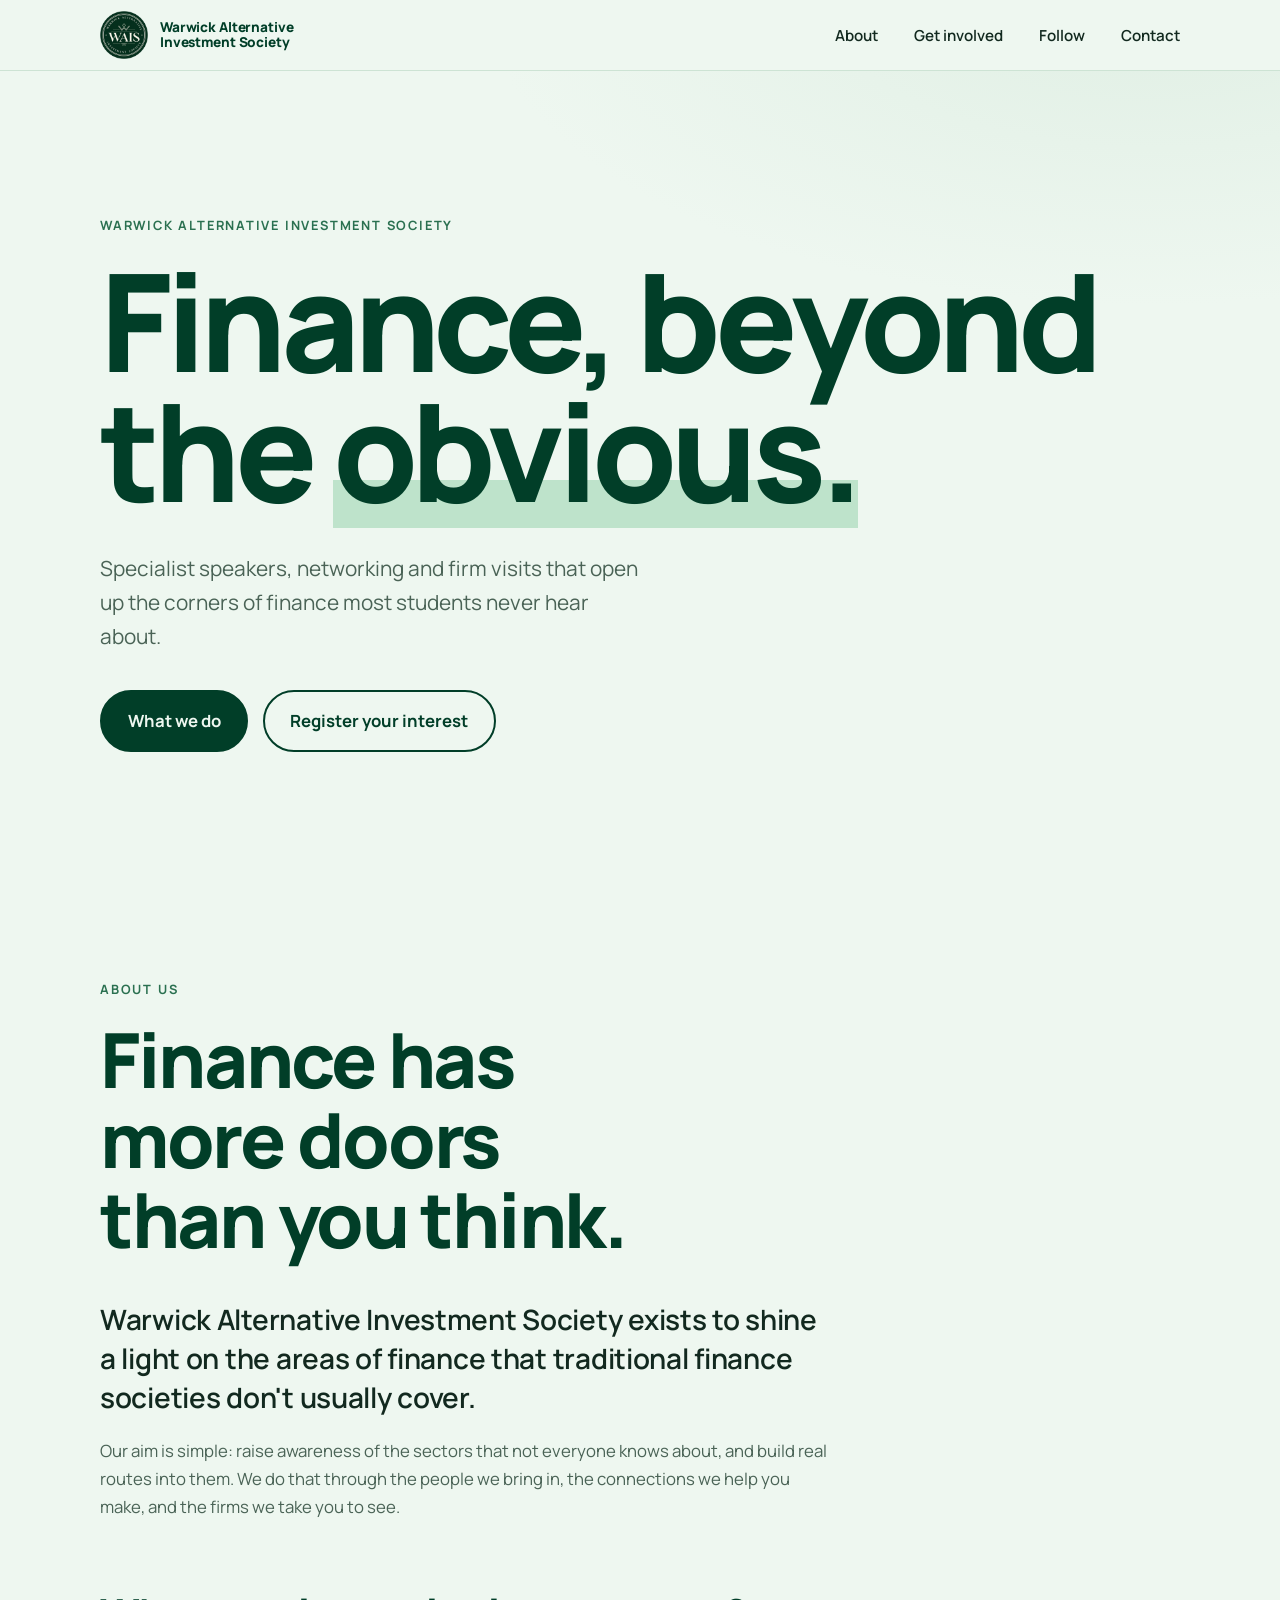
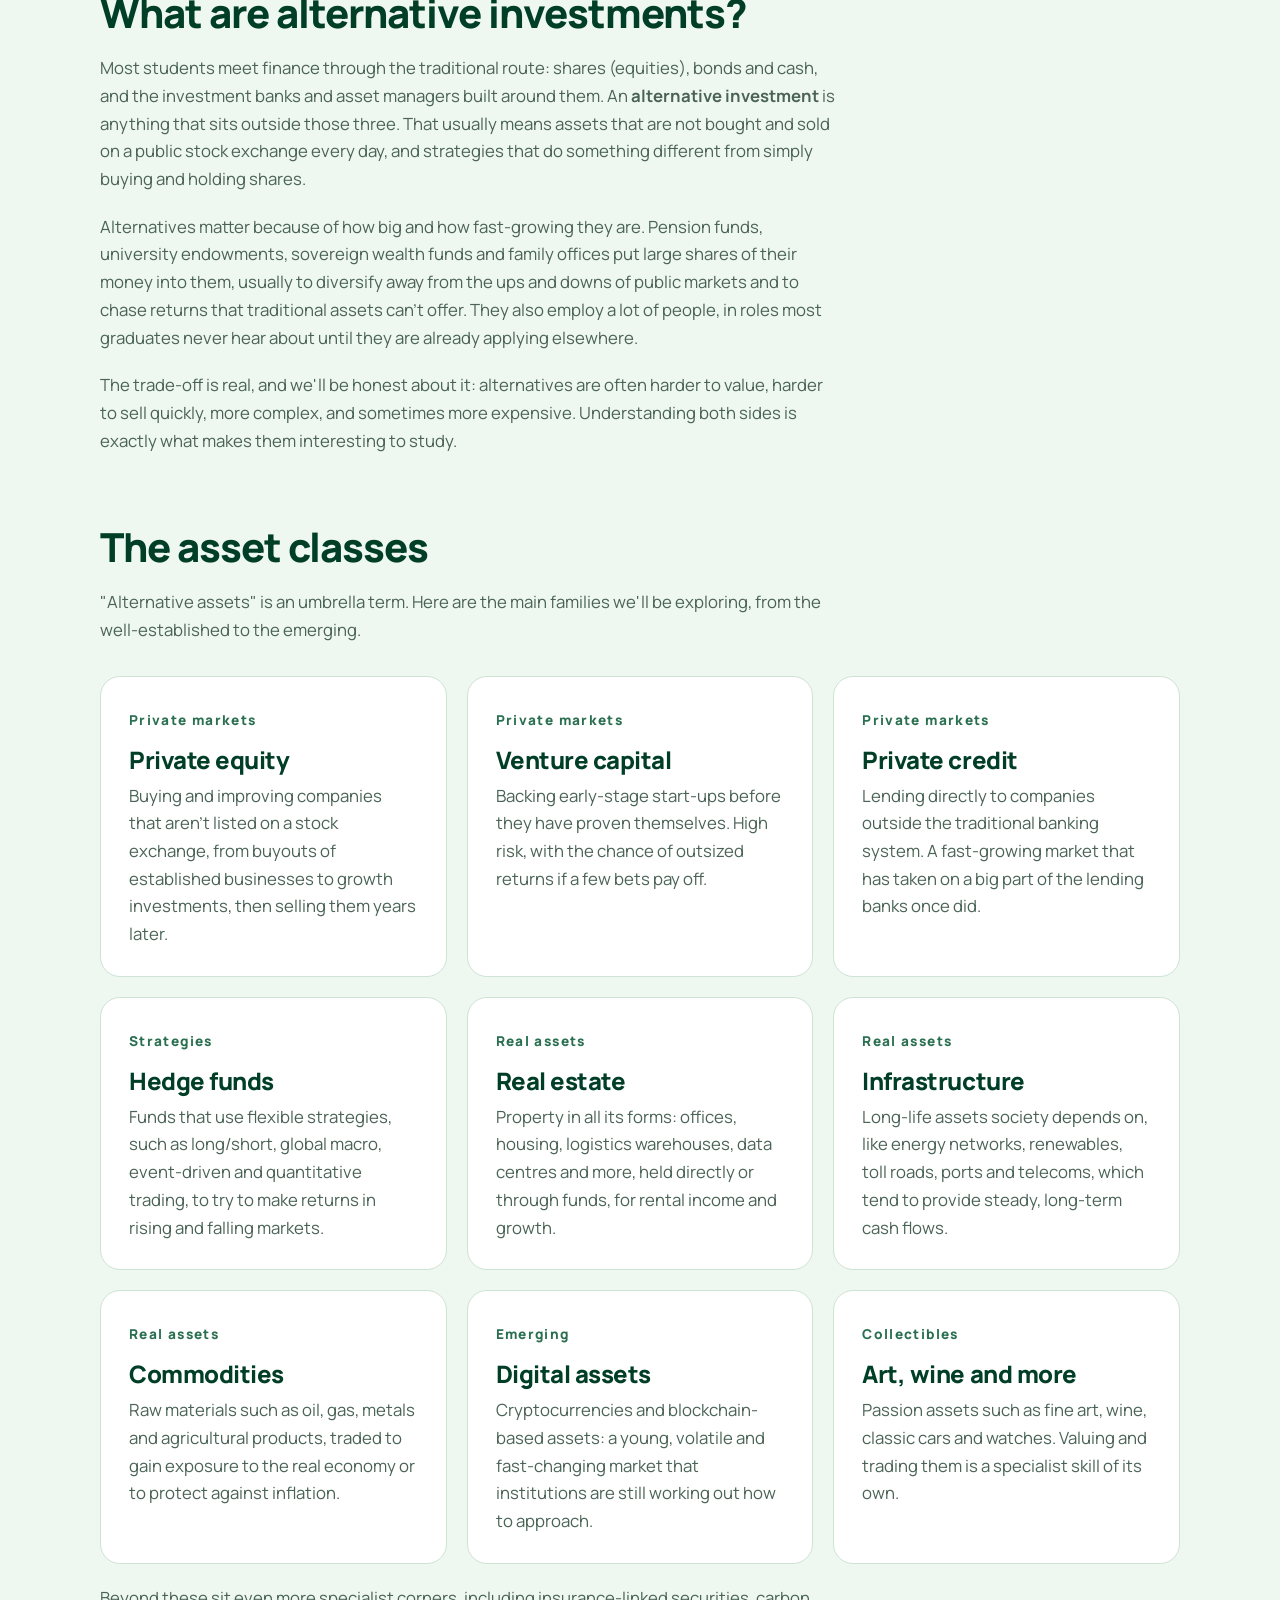
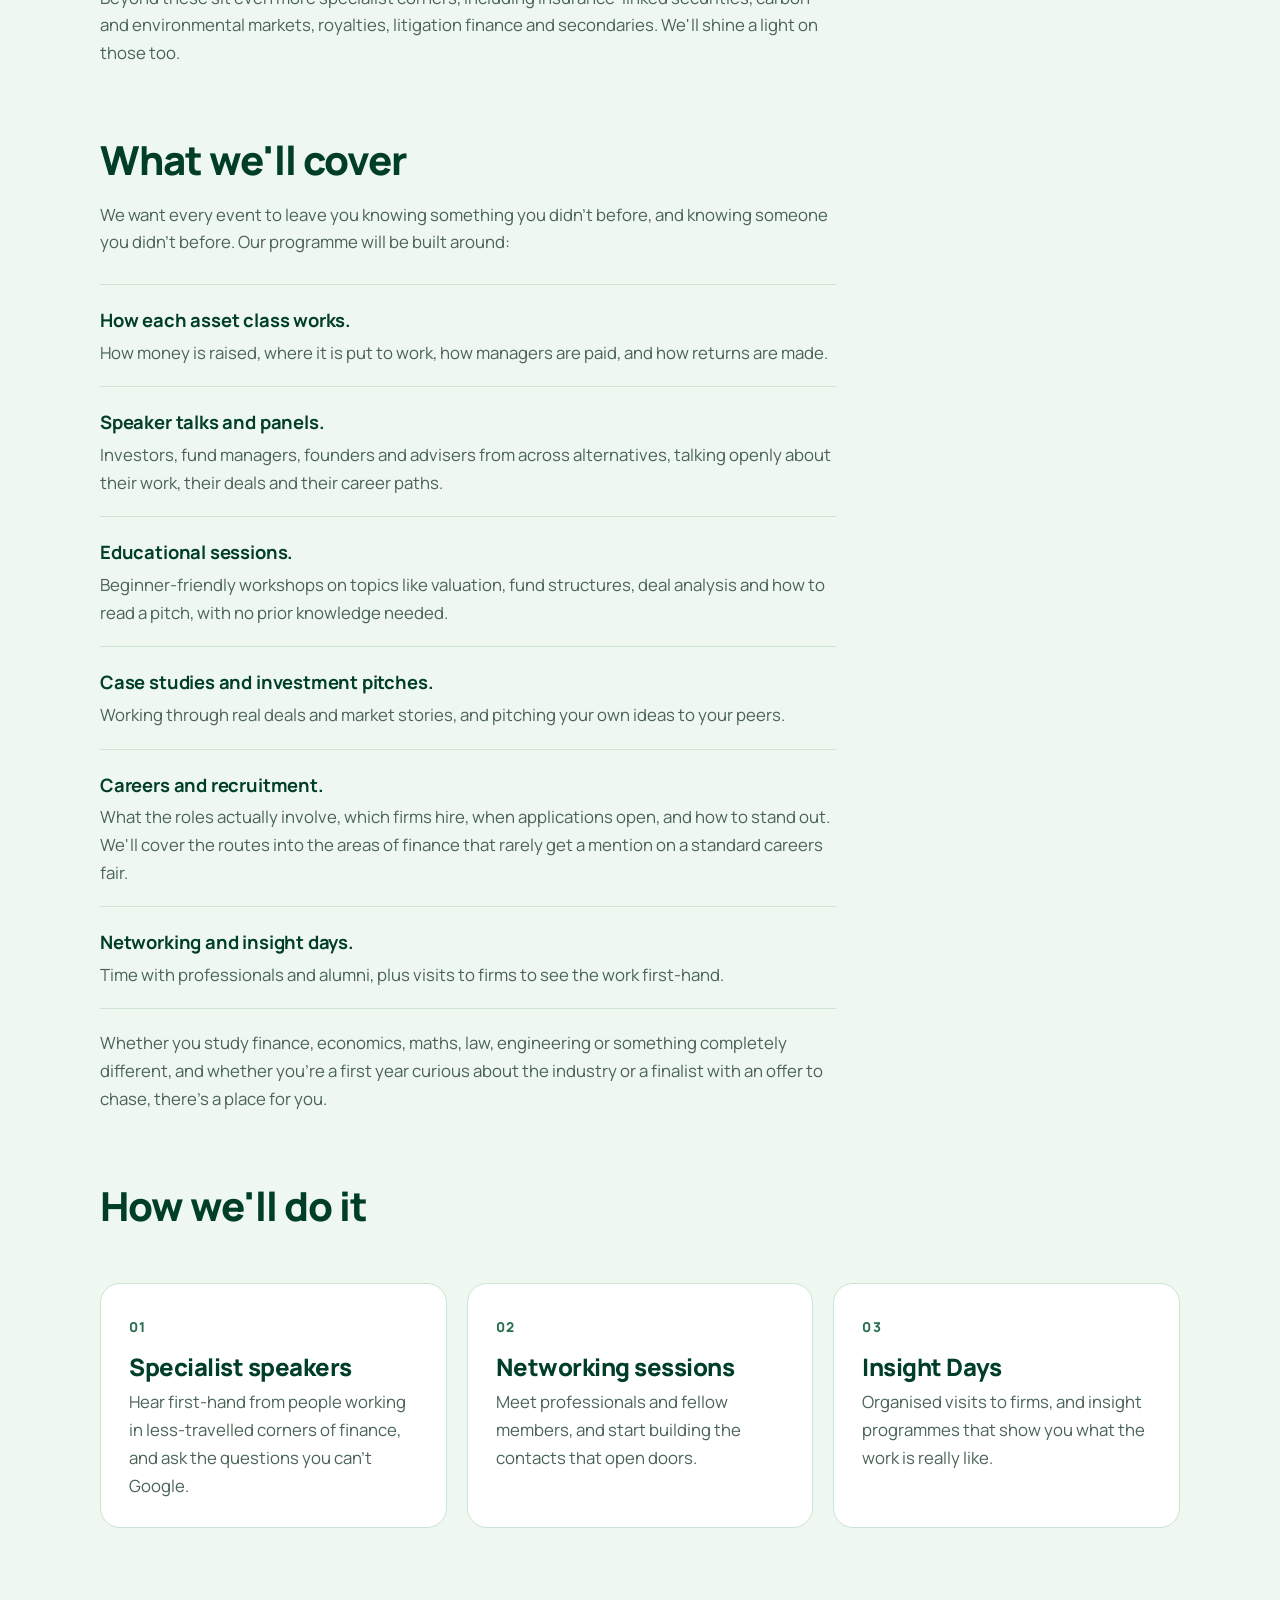
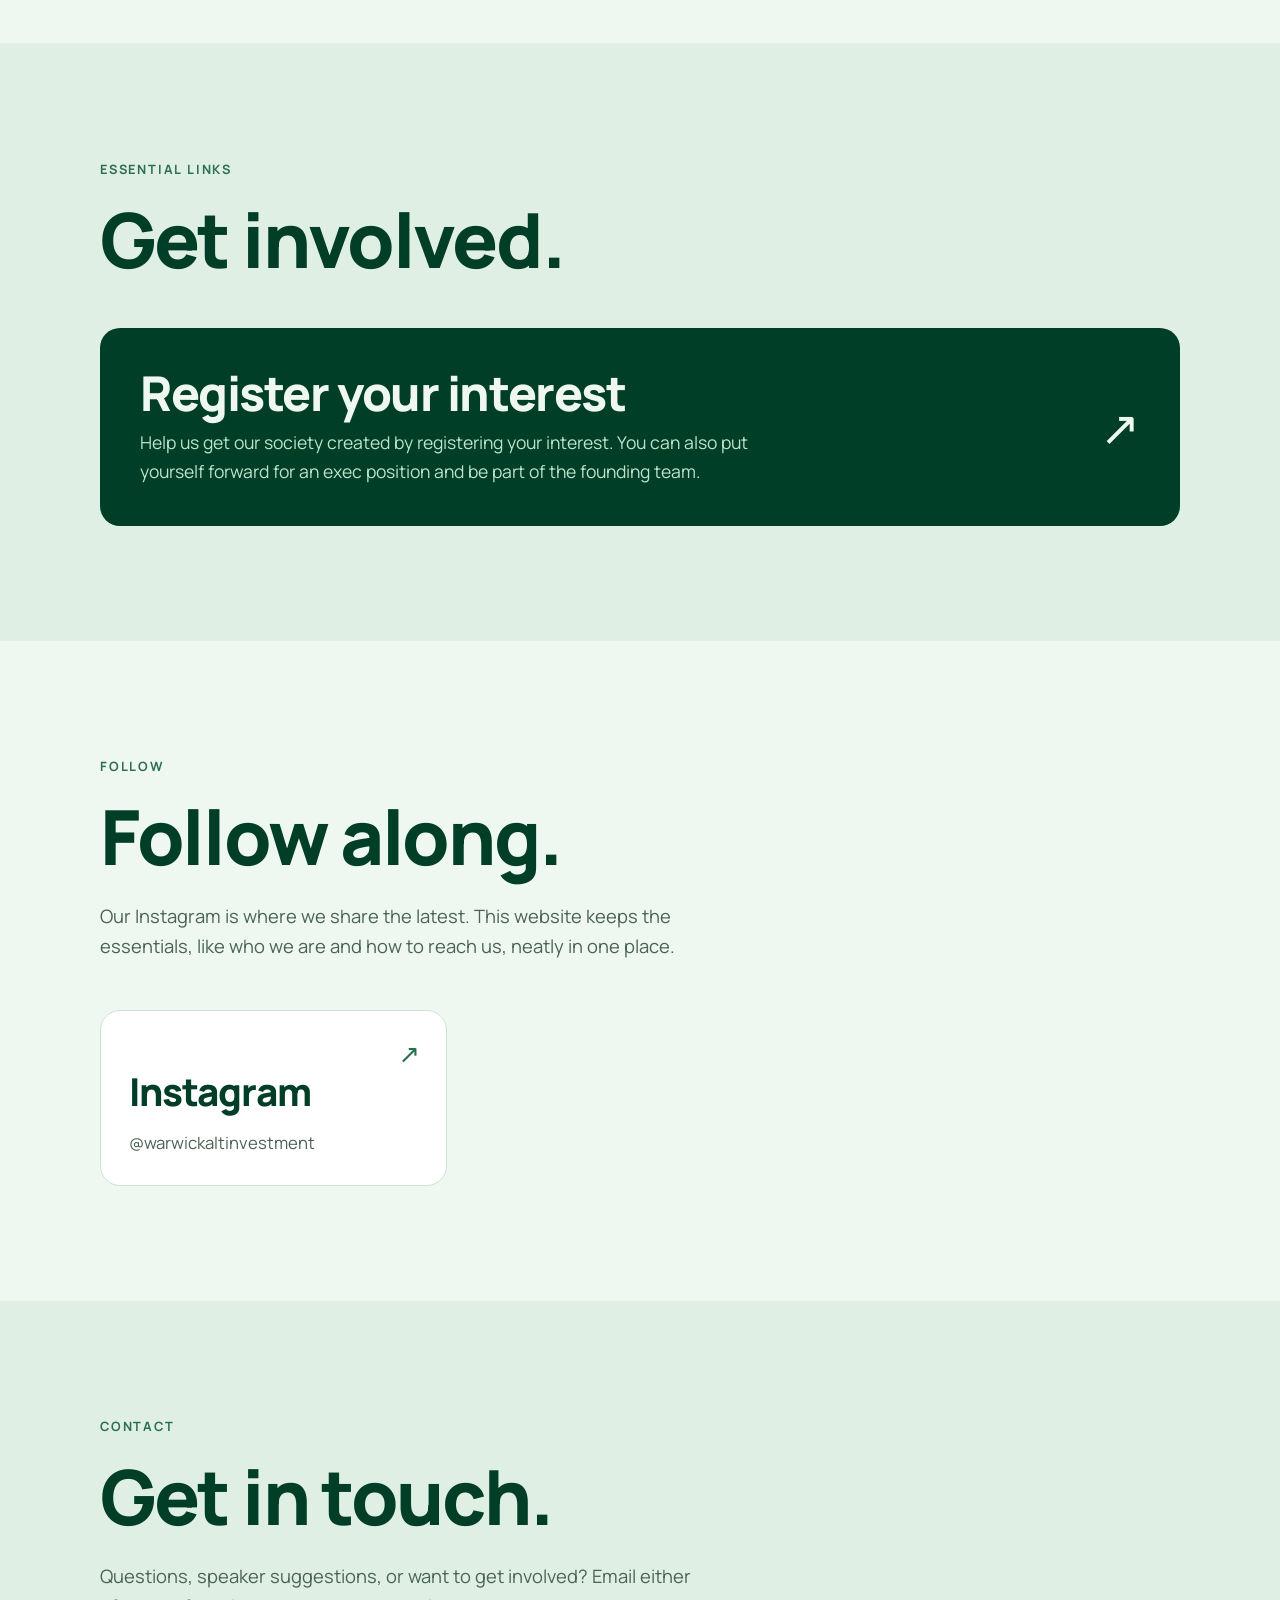
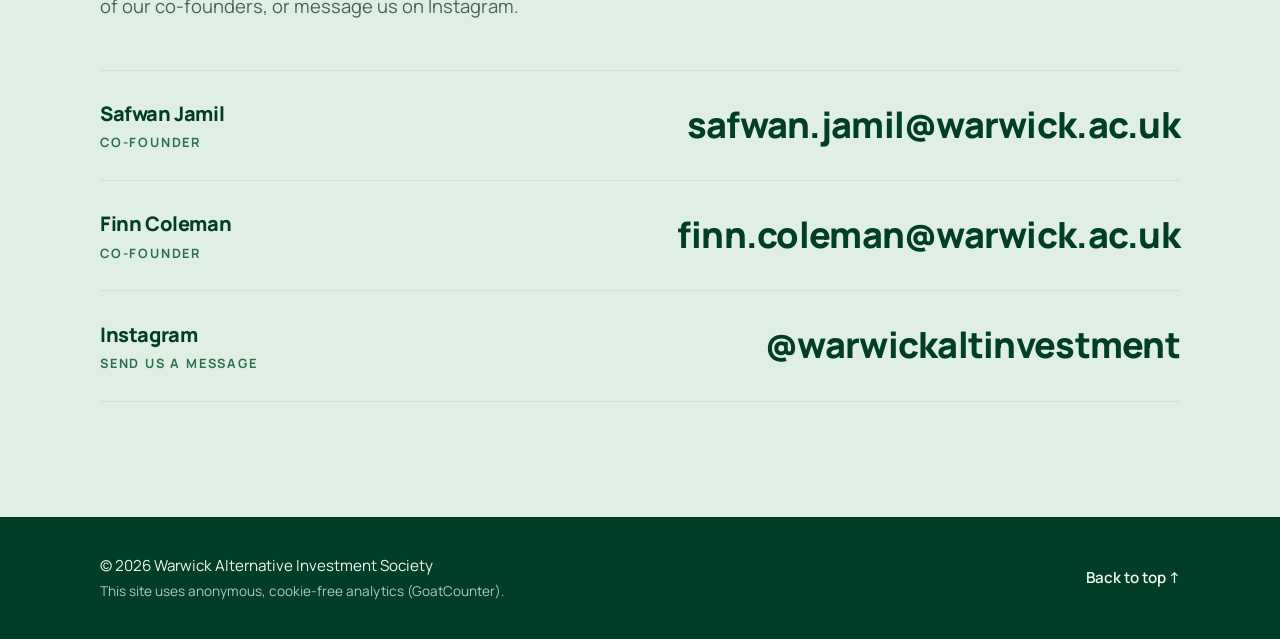
==== commit ca9cd56c: "Update landing page" ====
--- a/index.html
+++ b/index.html
@@ -62,6 +62,11 @@
   <!-- Connects this page to style.css, the file that controls the look.
        Both files must stay in the same folder for this to work. -->
   <link rel="stylesheet" href="style.css">
+
+  <!-- VISITOR STATS (GoatCounter). Counts page views anonymously, with no
+       cookies. View the results at https://safwanakj.goatcounter.com -->
+  <script data-goatcounter="https://safwanakj.goatcounter.com/count"
+          async src="//gc.zgo.at/count.js"></script>
 </head>
 
 <body class="events-hidden">
@@ -343,7 +348,9 @@
 
         <div class="link-list">
 
-          <a class="link-card" href="https://forms.cloud.microsoft/Pages/ResponsePage.aspx?id=vc-6Ce9HZUSSZTVG8ur2vMp9rB9g6YtKvBjVlMVoHbdUOEQwUTFTUDRYS1MzMk5JUldYRFYwN1pQRC4u" target="_blank" rel="noopener">
+          <!-- data-goatcounter-click makes GoatCounter count each click on this card
+               as an event with the given name. Give new links their own name. -->
+          <a class="link-card" data-goatcounter-click="interest-form" data-goatcounter-title="Register your interest form" href="https://forms.cloud.microsoft/Pages/ResponsePage.aspx?id=vc-6Ce9HZUSSZTVG8ur2vMp9rB9g6YtKvBjVlMVoHbdUOEQwUTFTUDRYS1MzMk5JUldYRFYwN1pQRC4u" target="_blank" rel="noopener">
             <span class="link-text">
               <span class="link-title">Register your interest</span>
               <span class="link-description">Help us get our society created by registering your interest. You can also put yourself forward for an exec position and be part of the founding team.</span>
@@ -583,7 +590,7 @@
        ====================================================================== -->
   <footer class="site-footer">
     <div class="container footer-inner">
-      <p>&copy; 2026 Warwick Alternative Investment Society</p>
+      <p>&copy; 2026 Warwick Alternative Investment Society<br><span class="footer-note">This site uses anonymous, cookie-free analytics (GoatCounter).</span></p>
       <a href="#home">Back to top &uarr;</a>
     </div>
   </footer>
--- a/style.css
+++ b/style.css
@@ -738,6 +738,11 @@
   margin: 0;
 }
 
+.footer-note {
+  font-size: 0.85rem;
+  opacity: 0.75;
+}
+
 .footer-inner a {
   font-weight: 600;
   text-decoration: none;
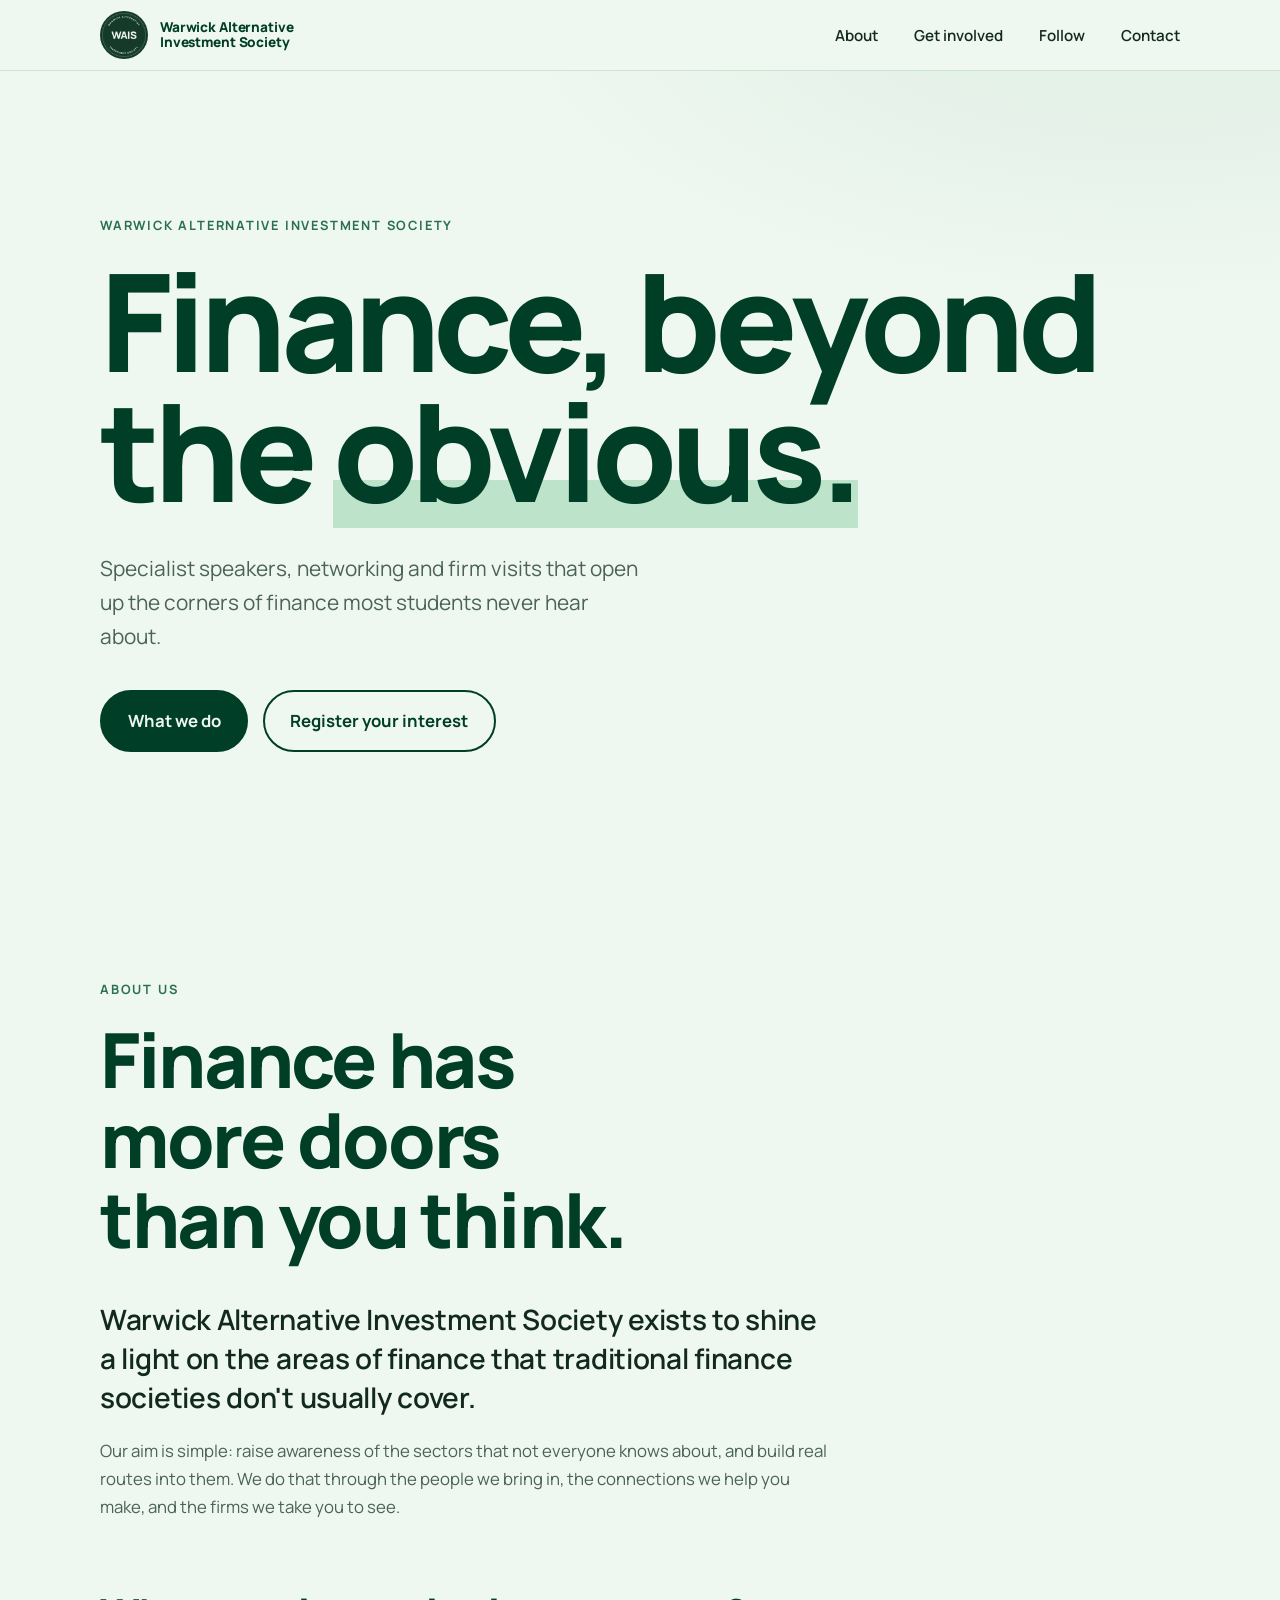
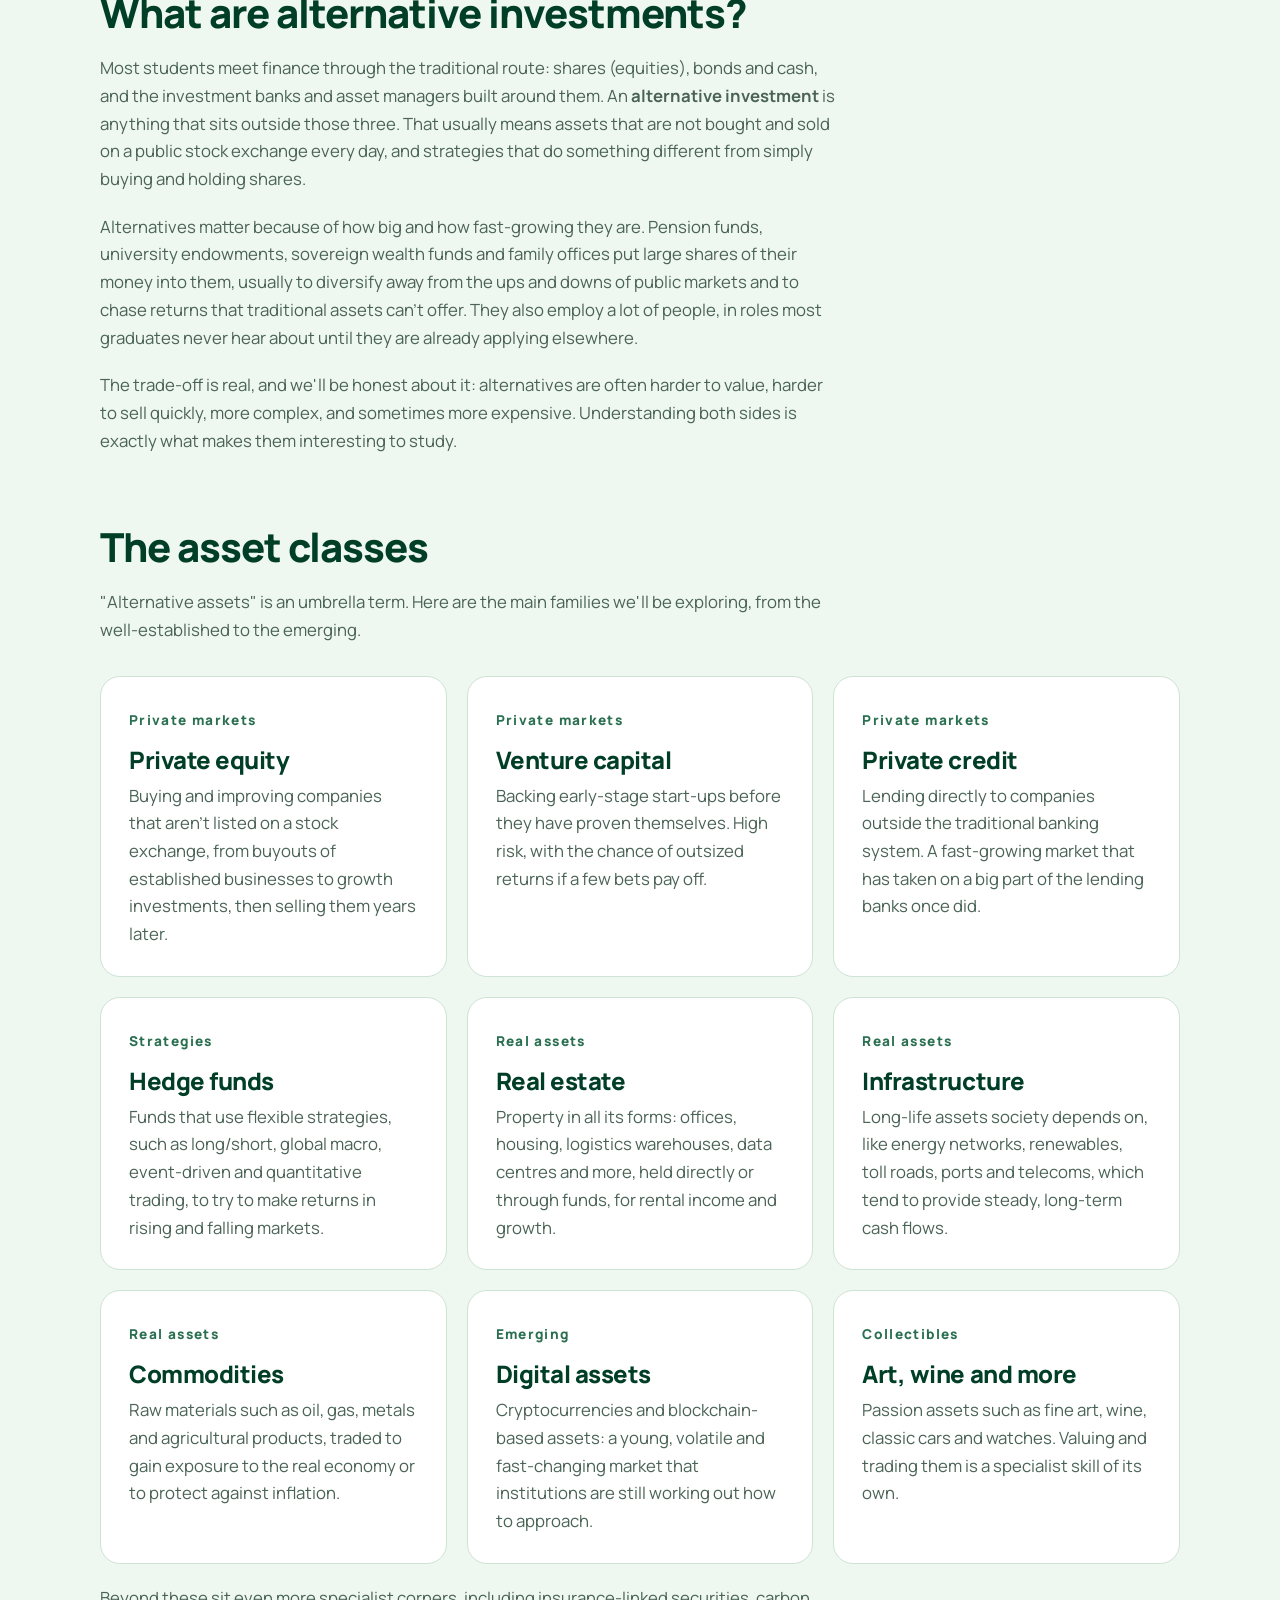
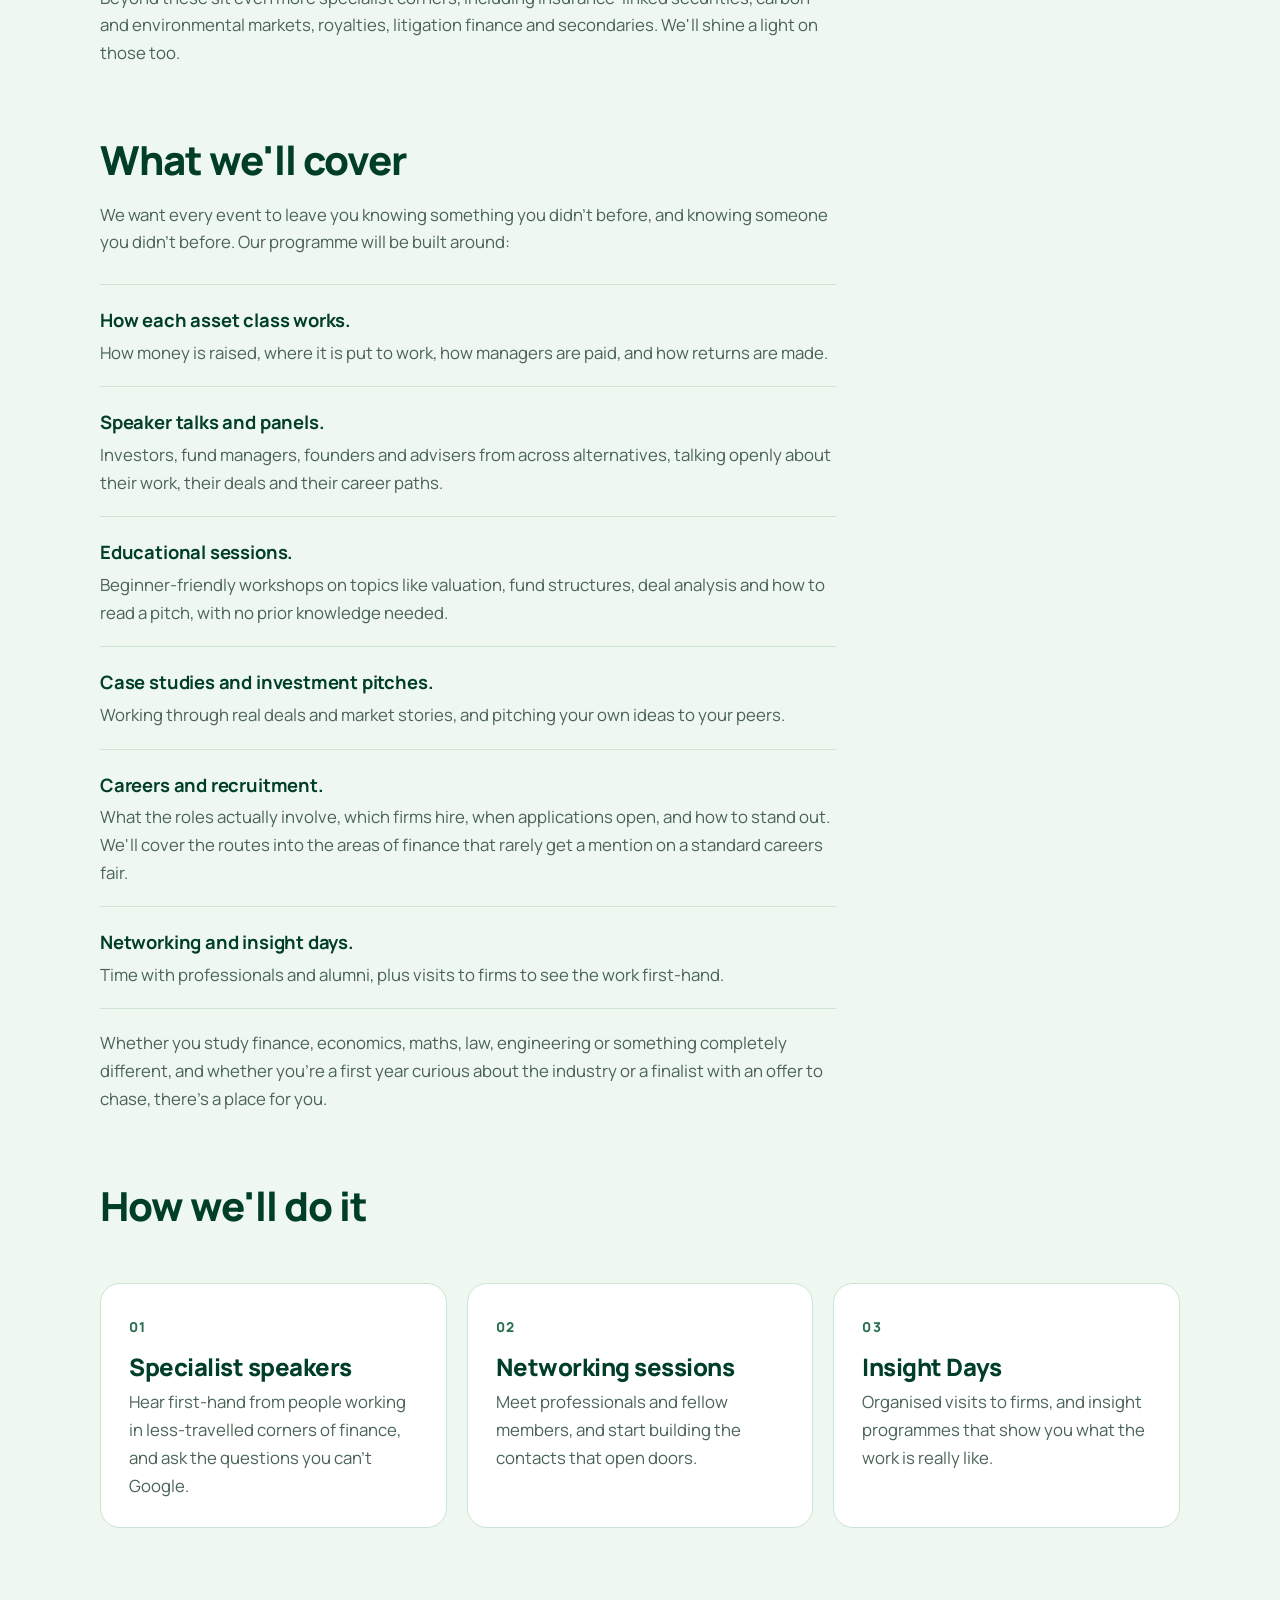
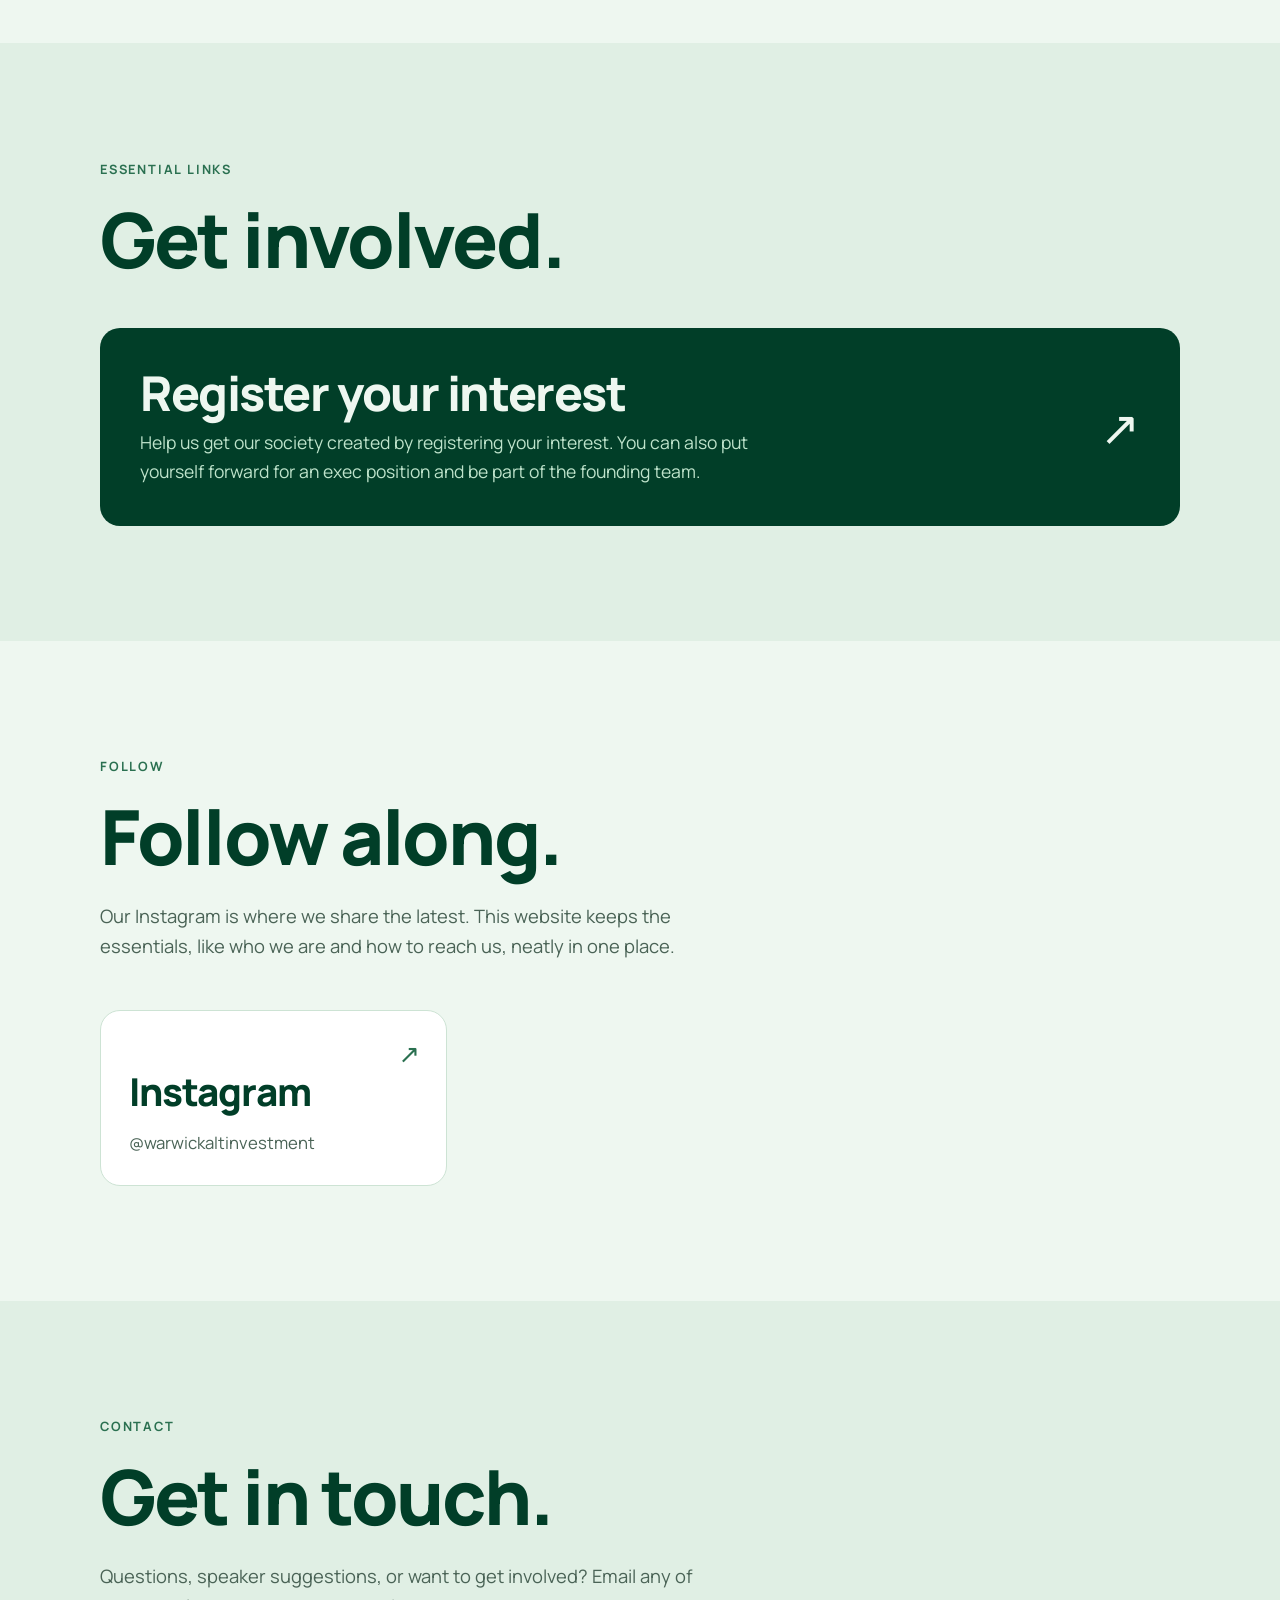
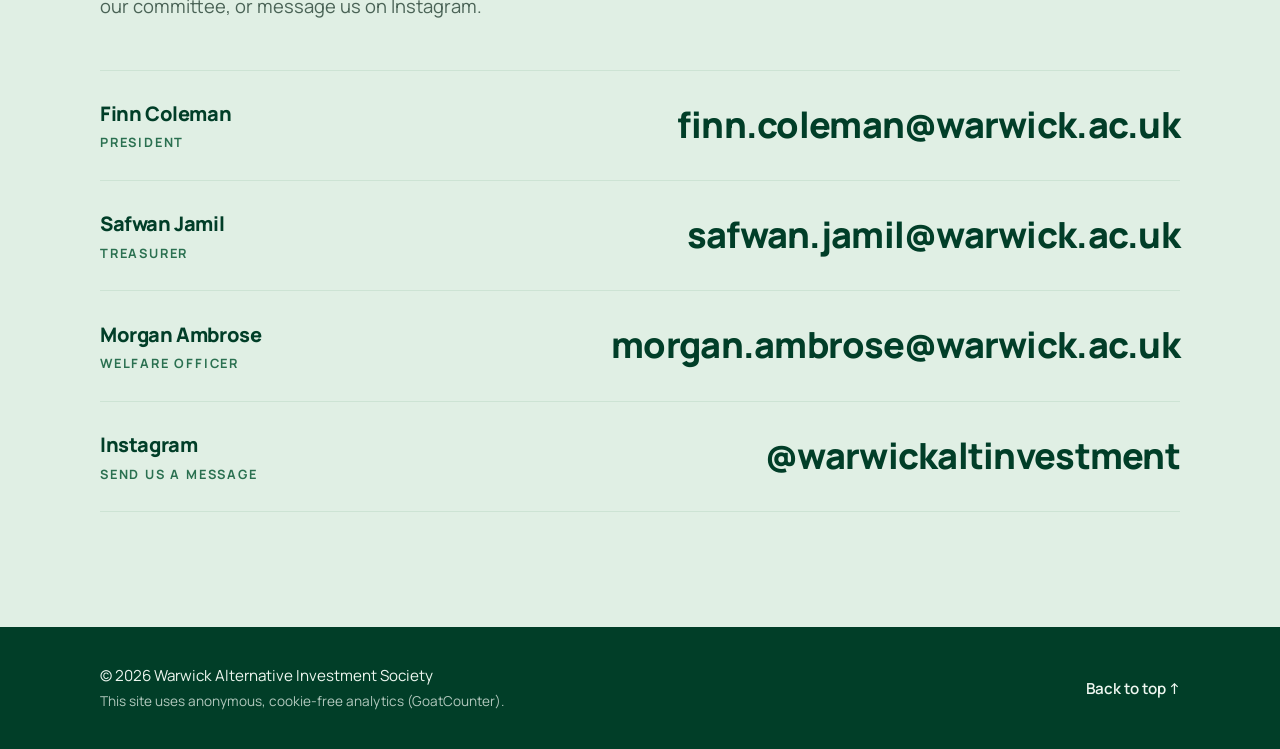
==== commit 3ab8fe14: "Update contact list with committee roles and add Morgan Ambrose Co-Authored-By: Claude Sonnet 5.5 <n" ====
--- a/index.html
+++ b/index.html
@@ -541,7 +541,7 @@
 
         <p class="eyebrow">Contact</p>
         <h2 class="section-title">Get in touch.</h2>
-        <p class="section-intro">Questions, speaker suggestions, or want to get involved? Email either of our co-founders, or message us on Instagram.</p>
+        <p class="section-intro">Questions, speaker suggestions, or want to get involved? Email any of our committee, or message us on Instagram.</p>
 
         <!-- Each row (li) is one way to get in touch. To add another person,
              copy a whole row, from its opening li to its closing li, and
@@ -553,18 +553,26 @@
 
           <li>
             <div class="contact-person">
+              <span class="contact-name">Finn Coleman</span>
+              <span class="contact-role">President</span>
+            </div>
+            <a class="contact-link" href="mailto:finn.coleman@warwick.ac.uk">finn.coleman@warwick.ac.uk</a>
+          </li>
+
+          <li>
+            <div class="contact-person">
               <span class="contact-name">Safwan Jamil</span>
-              <span class="contact-role">Co-Founder</span>
+              <span class="contact-role">Treasurer</span>
             </div>
             <a class="contact-link" href="mailto:safwan.jamil@warwick.ac.uk">safwan.jamil@warwick.ac.uk</a>
           </li>
 
           <li>
             <div class="contact-person">
-              <span class="contact-name">Finn Coleman</span>
-              <span class="contact-role">Co-Founder</span>
-            </div>
-            <a class="contact-link" href="mailto:finn.coleman@warwick.ac.uk">finn.coleman@warwick.ac.uk</a>
+              <span class="contact-name">Morgan Ambrose</span>
+              <span class="contact-role">Welfare Officer</span>
+            </div>
+            <a class="contact-link" href="mailto:morgan.ambrose@warwick.ac.uk">morgan.ambrose@warwick.ac.uk</a>
           </li>
 
           <li>
--- a/style.css
+++ b/style.css
@@ -275,6 +275,7 @@
 .brand-logo {
   width: 48px;
   height: 48px;
+  border-radius: 50%;             /* the logo is a round badge on a square picture */
 }
 
 .brand-name {
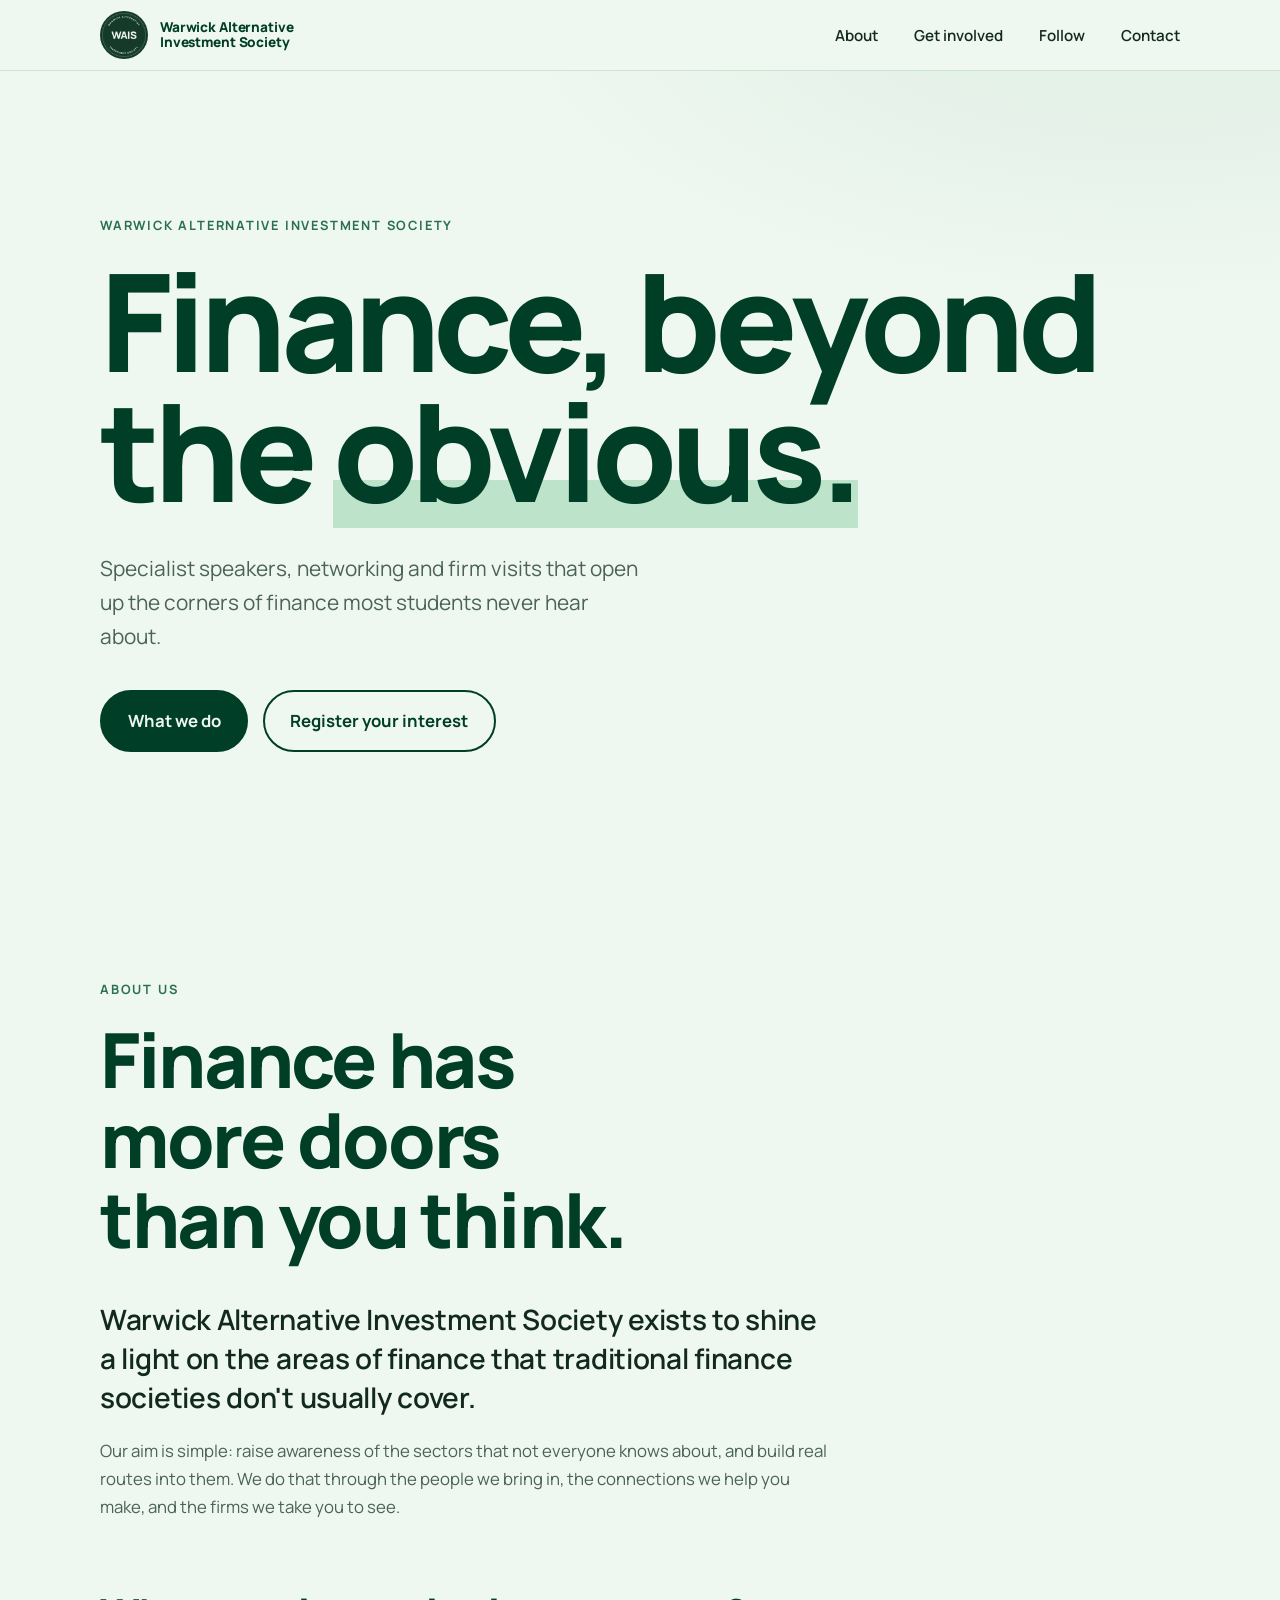
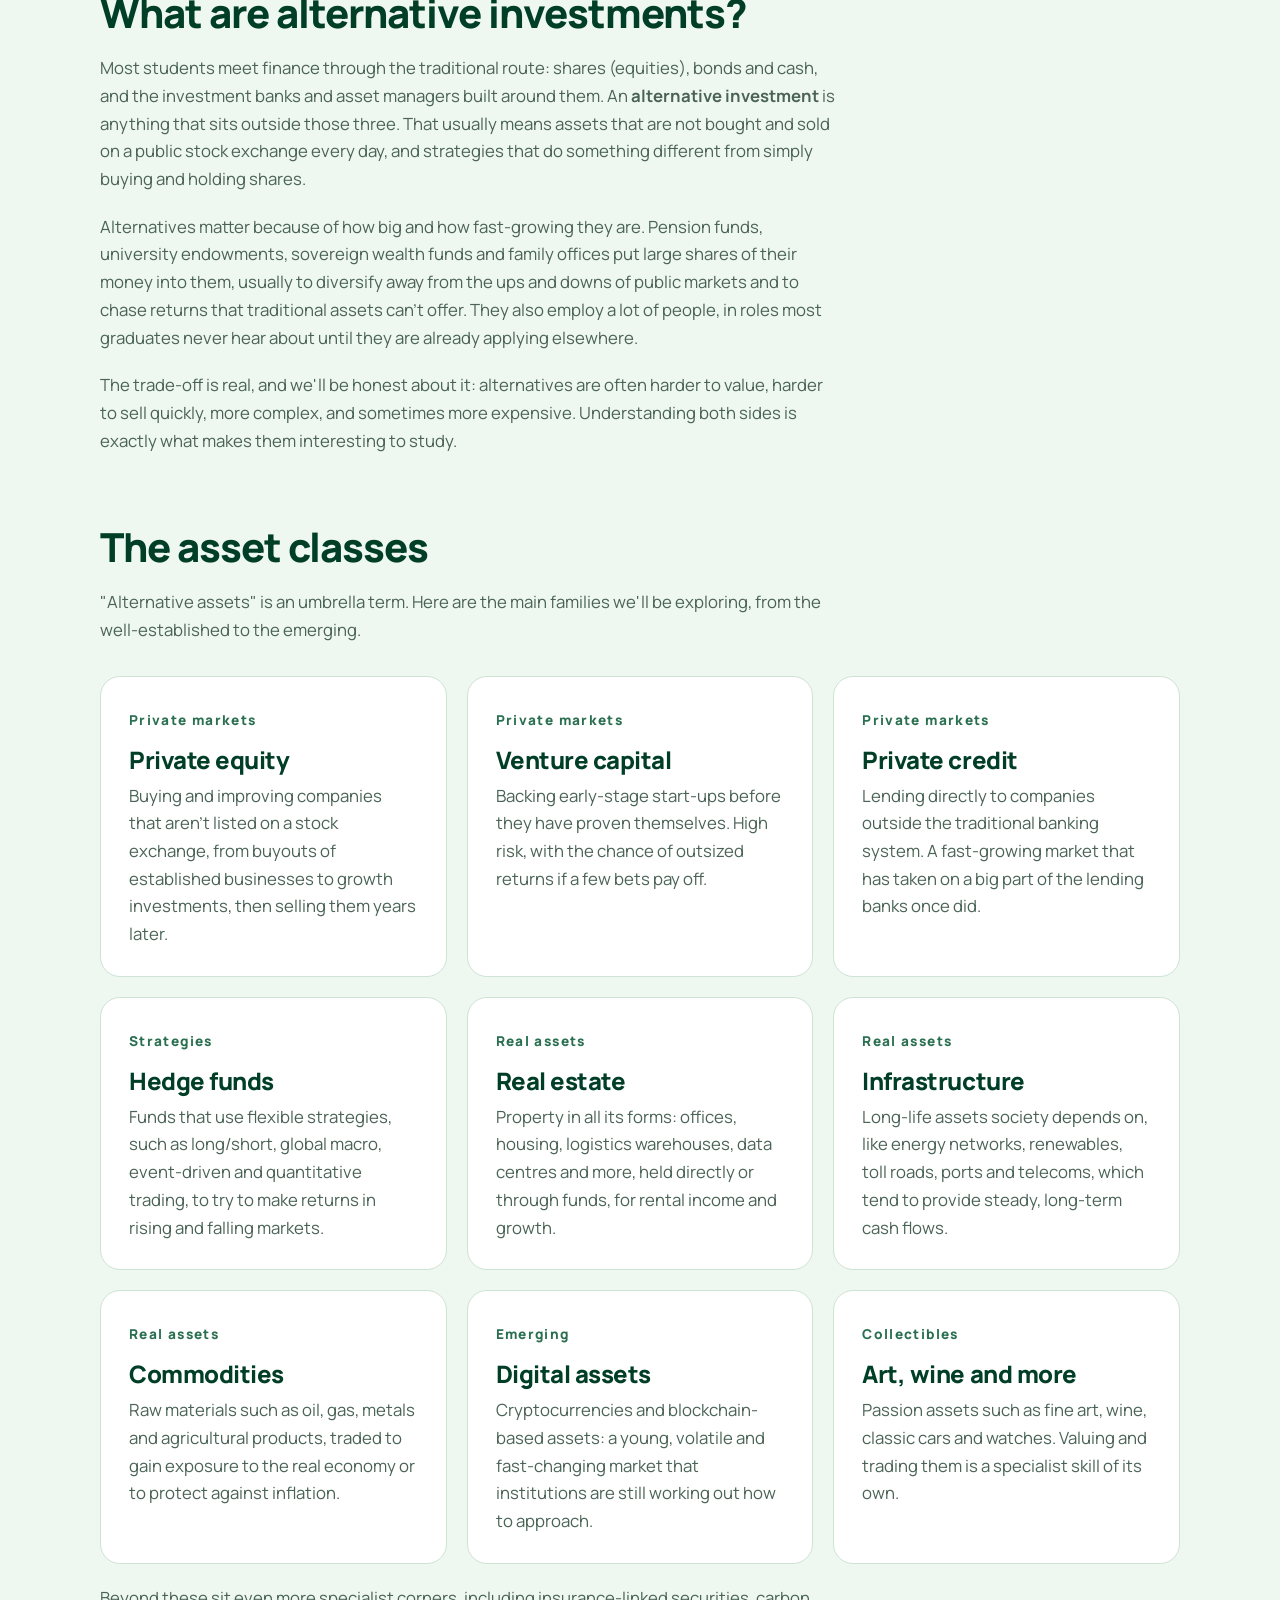
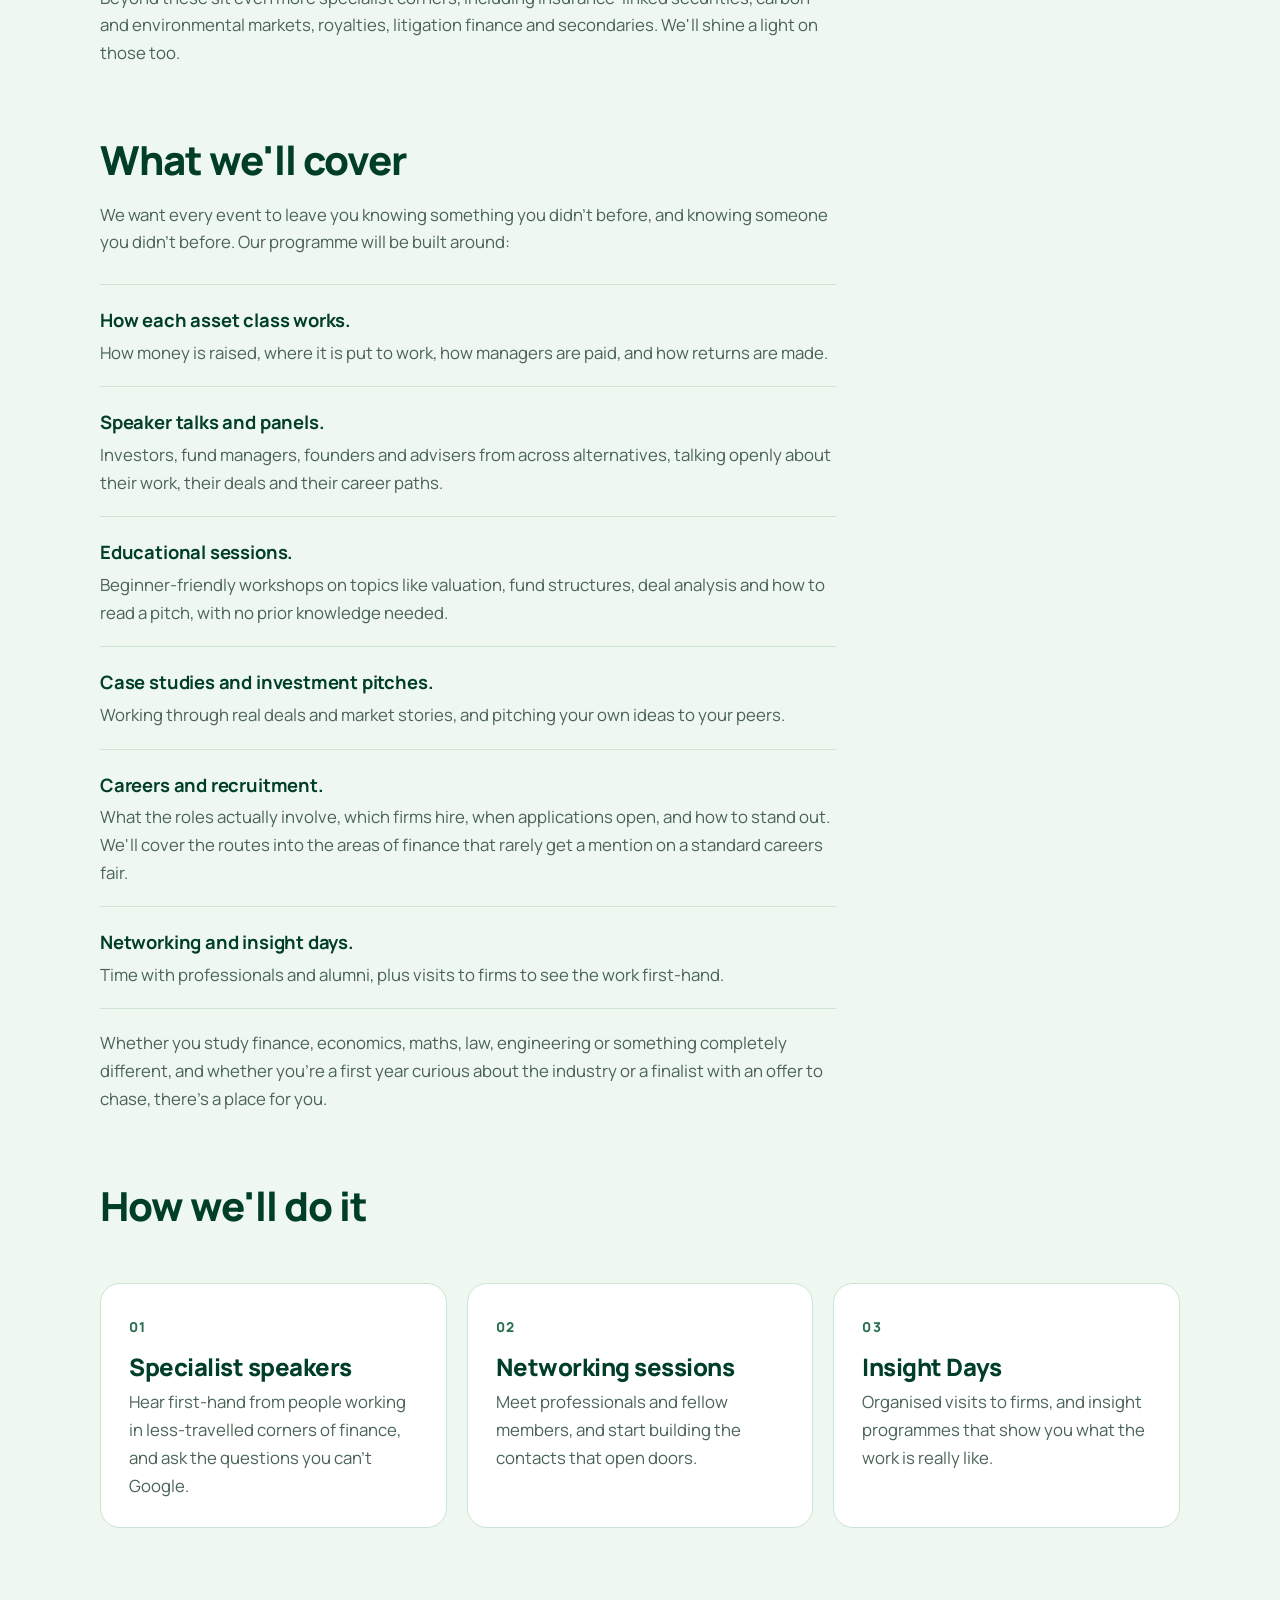
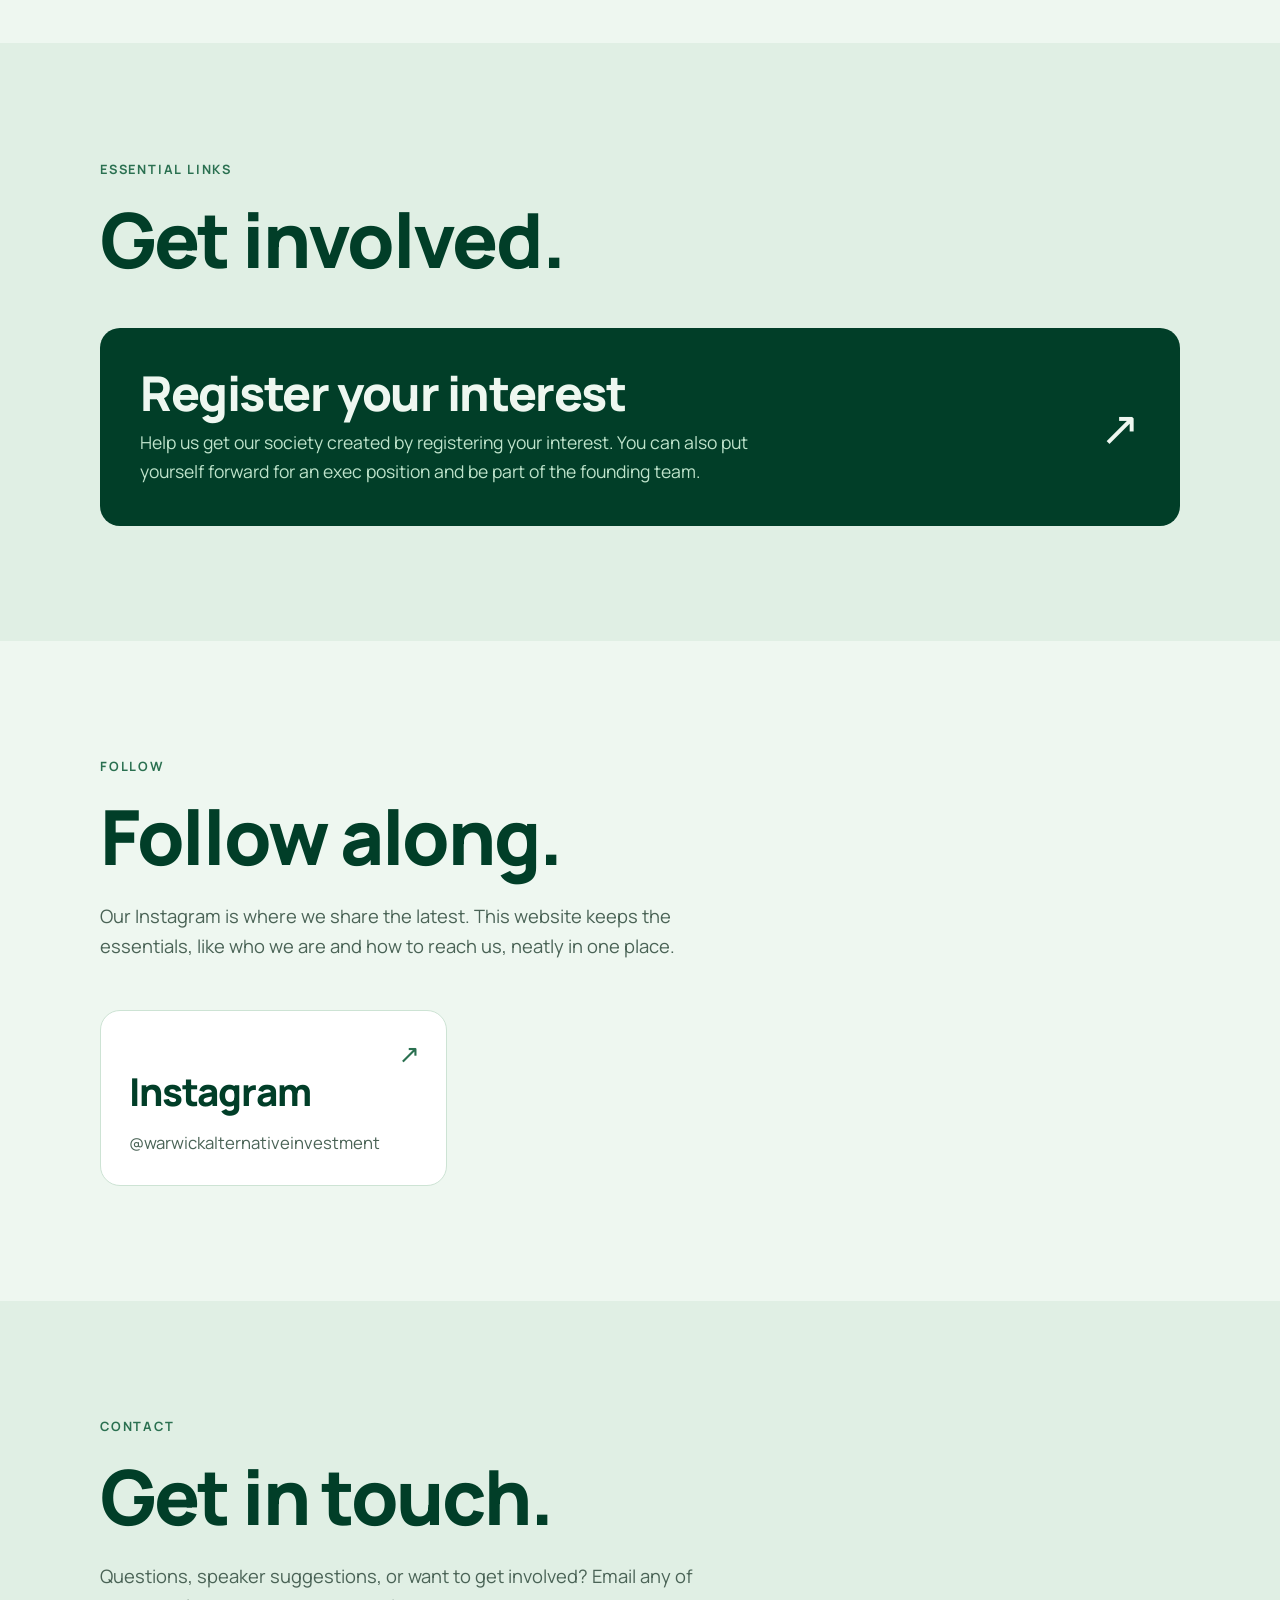
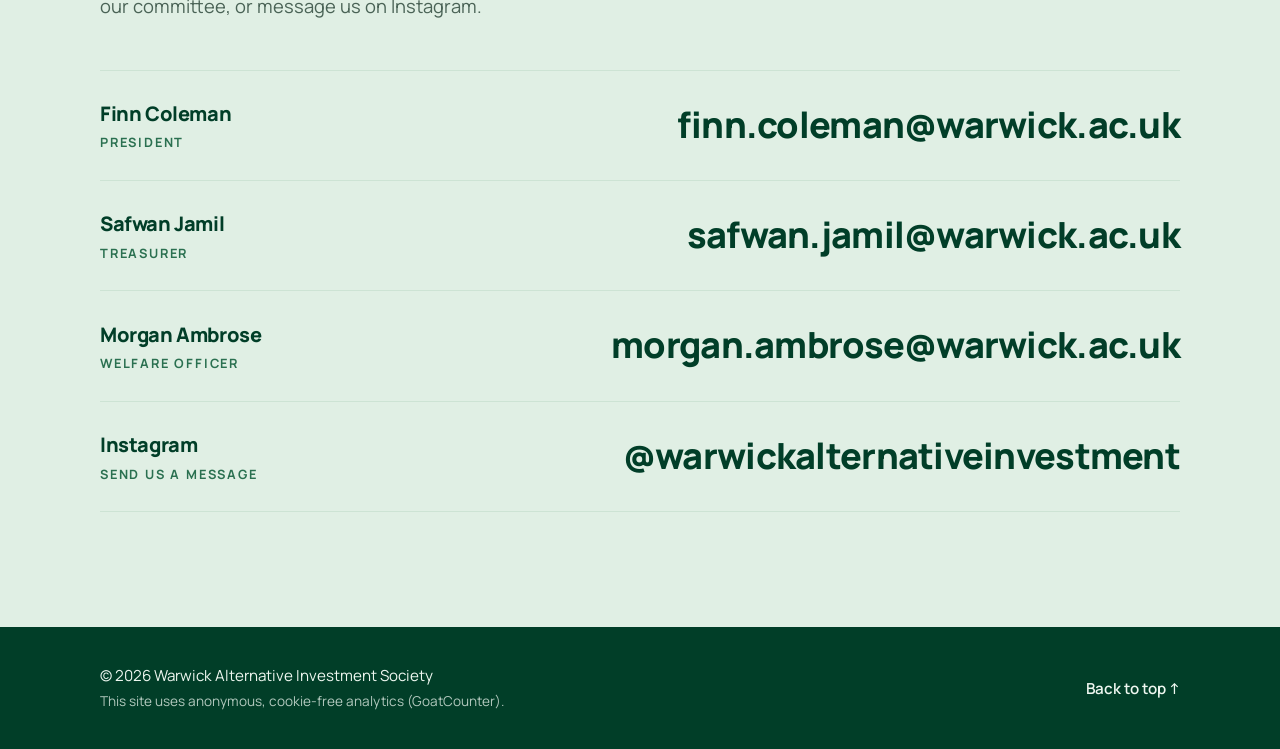
==== commit 68672e22: "Update Instagram handle to warwickalternativeinvestment Co-Authored-By: Claude Sonnet 5.5 <noreply@a" ====
--- a/index.html
+++ b/index.html
@@ -491,9 +491,9 @@
         <div class="social-grid">
 
           <!-- INSTAGRAM (switched on). href is where the card links to. -->
-          <a class="social-card" href="https://www.instagram.com/warwickaltinvestment/" target="_blank" rel="noopener">
+          <a class="social-card" href="https://www.instagram.com/warwickalternativeinvestment/" target="_blank" rel="noopener">
             <span class="social-platform">Instagram</span>
-            <span class="social-handle">@warwickaltinvestment</span>
+            <span class="social-handle">@warwickalternativeinvestment</span>
             <span class="social-arrow" aria-hidden="true">↗</span>
           </a>
 
@@ -580,7 +580,7 @@
               <span class="contact-name">Instagram</span>
               <span class="contact-role">Send us a message</span>
             </div>
-            <a class="contact-link" href="https://www.instagram.com/warwickaltinvestment/" target="_blank" rel="noopener">@warwickaltinvestment</a>
+            <a class="contact-link" href="https://www.instagram.com/warwickalternativeinvestment/" target="_blank" rel="noopener">@warwickalternativeinvestment</a>
           </li>
 
         </ul>
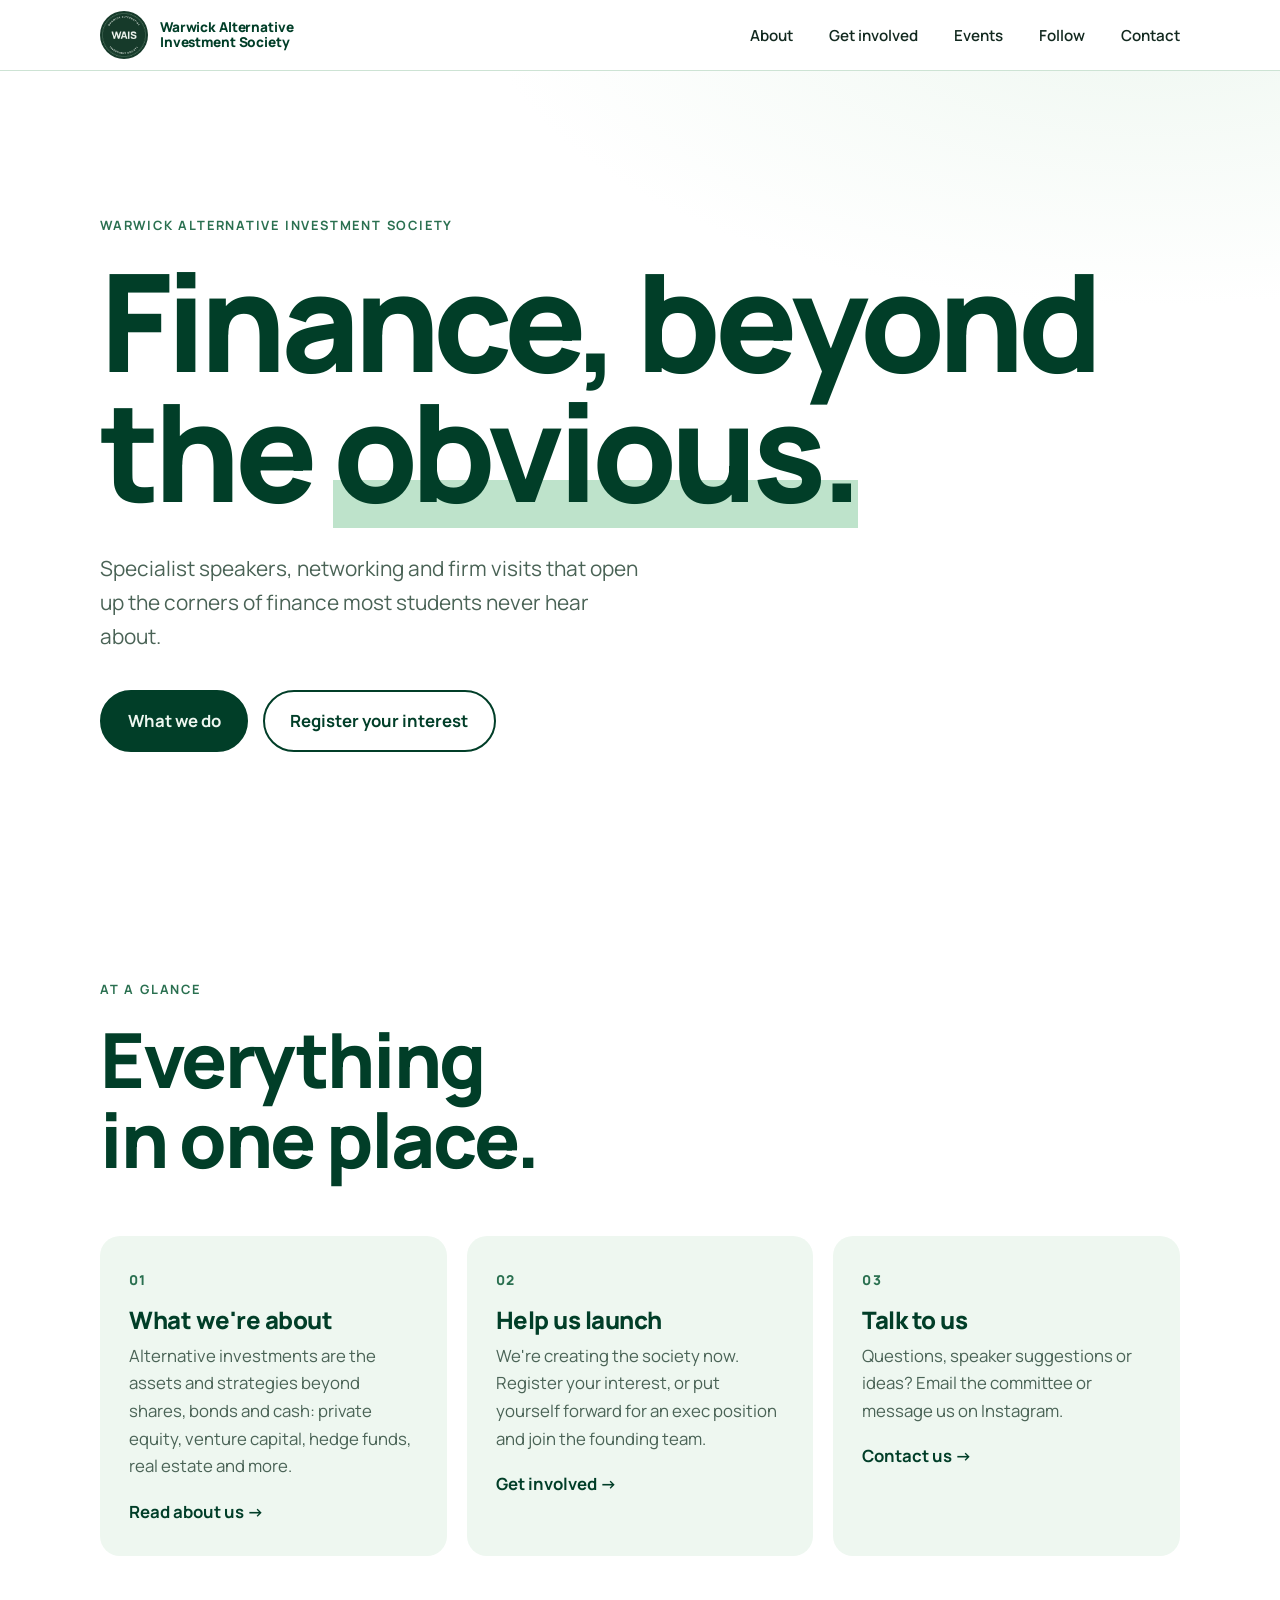
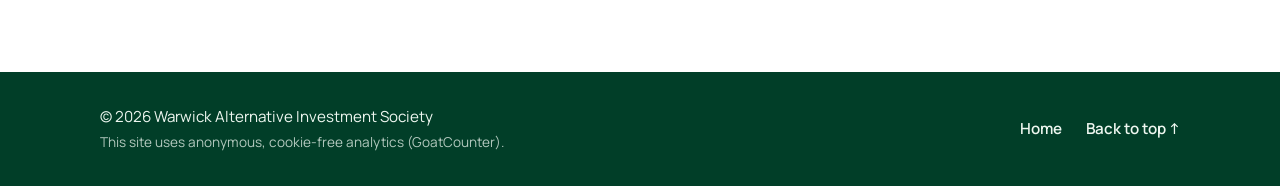
==== commit c2ecf881: "Split site into separate pages and refresh the design Give each section its own page with a shared n" ====
--- a/index.html
+++ b/index.html
@@ -1,44 +1,12 @@
 <!DOCTYPE html>
-<!--
-  ============================================================================
-  WARWICK ALTERNATIVE INVESTMENT SOCIETY  |  index.html
-  ============================================================================
-  This file holds the WORDS and STRUCTURE of your website: headings,
-  paragraphs, links and events. Its partner file, style.css, holds the LOOK:
-  colours, sizes and spacing.
-
-  HOW TO READ THIS FILE
-  * The text you are reading right now is called a "comment". It is a note for
-    humans. The browser ignores comments completely, so you can write notes
-    anywhere without changing how the page looks.
-  * HTML is built from "tags". A tag is a label in angle brackets that tells
-    the browser what a piece of content is. For example, <h1>Hello</h1> means
-    "Hello is the main heading".
-  * Most tags come in pairs: an opening tag <h1> and a closing tag </h1>
-    (the same name with a slash). Everything between the two belongs together.
-  * A "class" (for example class="event") is a name tag we stick on an item so
-    that style.css can find it and give it a look.
-  * An "id" (for example id="about") is a unique name for one section. It lets
-    the menu links jump straight to that section.
-
-  THE PAGE IS SPLIT INTO LABELLED PARTS, IN THIS ORDER:
-    NAV BAR  >  HOME  >  ABOUT  >  EVENTS  >  FOLLOW  >  CONTACT  >  FOOTER
-  Look for the big banner comments to find each part.
-  (The EVENTS part is currently switched off. Find "ON/OFF SWITCH" below.)
-  ============================================================================
--->
+<!-- WARWICK ALTERNATIVE INVESTMENT SOCIETY | index.html
+     Each page of the site is its own file (index, about, get-involved, events,
+     follow, contact). They all share styles.css for the look. The nav bar and
+     footer are the same on every page: if you change one, change it in every file. -->
 <html lang="en-GB">
-<!-- lang="en-GB" tells browsers (and screen readers) the page is in British English. -->
 
 <head>
-  <!-- The "head" holds behind-the-scenes information. None of it is shown on the page itself. -->
-
-  <!-- Lets the page show symbols such as £ and arrows correctly. -->
   <meta charset="UTF-8">
-
-  <!-- IMPORTANT FOR PHONES: tells a phone to fit the page to its screen width
-       instead of shrinking a desktop-sized page. Without this line the site
-       would not be mobile-friendly. -->
   <meta name="viewport" content="width=device-width, initial-scale=1">
 
   <!-- The name shown on the browser tab and in Google search results. -->
@@ -47,10 +15,7 @@
   <!-- The short summary Google shows under the title in search results. -->
   <meta name="description" content="Specialist speakers, networking and firm visits that open routes into the lesser-known areas of finance. Warwick Alternative Investment Society.">
 
-  <!-- Colours the top bar of the browser on some phones to match the site. -->
-  <meta name="theme-color" content="#EEF7F0">
-
-  <!-- The tiny picture on the browser tab (we reuse the logo). -->
+  <meta name="theme-color" content="#FFFFFF">
   <link rel="icon" href="images/logo.png" type="image/png">
 
   <!-- FONT: these three lines load the "Manrope" font from Google Fonts (free).
@@ -59,9 +24,9 @@
   <link rel="preconnect" href="https://fonts.gstatic.com" crossorigin>
   <link href="https://fonts.googleapis.com/css2?family=Manrope:wght@400;500;600;700;800&display=swap" rel="stylesheet">
 
-  <!-- Connects this page to style.css, the file that controls the look.
-       Both files must stay in the same folder for this to work. -->
-  <link rel="stylesheet" href="style.css">
+  <!-- Connects this page to styles.css, the file that controls the look.
+       All files must stay in the same folder for this to work. -->
+  <link rel="stylesheet" href="styles.css">
 
   <!-- VISITOR STATS (GoatCounter). Counts page views anonymously, with no
        cookies. View the results at https://safwanakj.goatcounter.com -->
@@ -69,71 +34,26 @@
           async src="//gc.zgo.at/count.js"></script>
 </head>
 
-<body class="events-hidden">
-  <!-- The "body" is everything that is actually shown on the page. -->
+<body id="top">
 
-
-  <!-- ======================================================================
-       THE EVENTS ON/OFF SWITCH  (please read)
-       ----------------------------------------------------------------------
-       Look at the opening line just above: <body class="events-hidden">
-       The word events-hidden is a switch.
-
-         WORD PRESENT  =  the Events section and its "Events" menu link are
-                          HIDDEN. This is how the site is set up right now.
-         WORD DELETED  =  the Events section and its menu link are SHOWN.
-                          (Delete the whole class="events-hidden" part so the
-                          line reads simply: <body> )
-
-       Everything that belongs to Events is labelled "events-only" further
-       down, so this one word controls all of it at once.
-
-       HOW TO USE IT
-         * While there are no real events yet: leave the word in place and
-           upload the site as it is.
-         * To PREVIEW the section on your own computer: delete the word, save
-           the file, refresh your browser. Put the word back before uploading.
-         * When real events are ready: delete the word, save, and upload.
-       ====================================================================== -->
-
-
-  <!-- ======================================================================
-       NAV BAR
-       The bar across the top. It stays in view while visitors scroll.
-       ====================================================================== -->
   <header class="site-header">
     <nav class="nav" aria-label="Main menu">
-
-      <!-- LOGO + SOCIETY NAME. Clicking it takes visitors back to the top.
-           The logo picture is the file images/logo.png. To change the logo,
-           replace that file with a new picture that has the SAME file name.
-           ("alt" describes the picture for people who can't see it.)
-           <br> simply means "start a new line here". -->
-      <a class="brand" href="#home">
+      <a class="brand" href="index.html">
         <img class="brand-logo" src="images/logo.png" alt="Warwick Alternative Investment Society logo">
         <span class="brand-name">Warwick Alternative<br>Investment Society</span>
       </a>
-
-      <!-- MENU LINKS. href="#about" means "jump to the part of this page
-           whose id is about". To rename a link, change the words between
-           the tags (for example, change Contact to Get in touch). -->
       <ul class="nav-links">
-        <li><a href="#about">About</a></li>
-        <li><a href="#links">Get involved</a></li>
-        <!-- "events-only" means this link is part of the Events on/off
-             switch: it disappears while the Events section is hidden. -->
-        <li class="events-only"><a href="#events">Events</a></li>
-        <li><a href="#follow">Follow</a></li>
-        <li><a href="#contact">Contact</a></li>
+        <li><a href="about.html">About</a></li>
+        <li><a href="get-involved.html">Get involved</a></li>
+        <li><a href="events.html">Events</a></li>
+        <li><a href="follow.html">Follow</a></li>
+        <li><a href="contact.html">Contact</a></li>
       </ul>
-
     </nav>
   </header>
 
 
-  <!-- "main" holds the main content of the page (everything except the nav bar and footer). -->
   <main>
-
 
     <!-- ====================================================================
          HOME
@@ -153,456 +73,65 @@
         <!-- The short sentence under the headline. -->
         <p class="hero-text">Specialist speakers, networking and firm visits that open up the corners of finance most students never hear about.</p>
 
-        <!-- The two buttons. The first jumps down to the About section. (Once
-             your Events section is live you could change it to "See upcoming
-             events" and point it at #events.) target="_blank" makes the
-             Instagram link open in a new browser tab so visitors don't lose
-             your site. -->
+        <!-- The two buttons. The first goes to the About page, the second to the
+             Get involved page. -->
         <div class="button-row">
-          <a class="button button-solid" href="#about">What we do</a>
-          <a class="button button-outline" href="#links">Register your interest</a>
+          <a class="button button-solid" href="about.html">What we do</a>
+          <a class="button button-outline" href="get-involved.html">Register your interest</a>
         </div>
 
       </div>
     </section>
-
-
     <!-- ====================================================================
-         ABOUT
-         Who you are, why you exist, and what you do.
+         AT A GLANCE
+         Short key facts that point visitors to the other pages. Each card is
+         one "pillar" block with a link at the bottom. Copy a block to add one.
          ==================================================================== -->
-    <section id="about" class="section">
+    <section id="glance" class="section">
       <div class="container">
 
-        <p class="eyebrow">About us</p>
-        <h2 class="section-title">Finance has more doors than you think.</h2>
+        <p class="eyebrow">At a glance</p>
+        <h2 class="section-title">Everything in one place.</h2>
 
-        <!-- Paragraphs describing the society. Edit the words freely. -->
-        <div class="about-text">
-          <p class="about-lead">Warwick Alternative Investment Society exists to shine a light on the areas of finance that traditional finance societies don't usually cover.</p>
-          <p>Our aim is simple: raise awareness of the sectors that not everyone knows about, and build real routes into them. We do that through the people we bring in, the connections we help you make, and the firms we take you to see.</p>
-        </div>
-
-        <!-- WHAT ARE ALTERNATIVE INVESTMENTS? -->
-        <div class="about-block">
-          <h3 class="about-subtitle">What are alternative investments?</h3>
-          <div class="about-text">
-            <p>Most students meet finance through the traditional route: shares (equities), bonds and cash, and the investment banks and asset managers built around them. An <strong>alternative investment</strong> is anything that sits outside those three. That usually means assets that are not bought and sold on a public stock exchange every day, and strategies that do something different from simply buying and holding shares.</p>
-            <p>Alternatives matter because of how big and how fast-growing they are. Pension funds, university endowments, sovereign wealth funds and family offices put large shares of their money into them, usually to diversify away from the ups and downs of public markets and to chase returns that traditional assets can't offer. They also employ a lot of people, in roles most graduates never hear about until they are already applying elsewhere.</p>
-            <p>The trade-off is real, and we'll be honest about it: alternatives are often harder to value, harder to sell quickly, more complex, and sometimes more expensive. Understanding both sides is exactly what makes them interesting to study.</p>
-          </div>
-        </div>
-
-        <!-- WHAT ARE ALTERNATIVE ASSETS? (THE ASSET CLASSES) -->
-        <div class="about-block">
-          <h3 class="about-subtitle">The asset classes</h3>
-          <div class="about-text">
-            <p>"Alternative assets" is an umbrella term. Here are the main families we'll be exploring, from the well-established to the emerging.</p>
-          </div>
-
-          <!-- One card per asset class. Copy a whole block to add another. -->
-          <div class="pillars">
-
-            <div class="pillar">
-              <span class="pillar-number">Private markets</span>
-              <h3>Private equity</h3>
-              <p>Buying and improving companies that aren't listed on a stock exchange, from buyouts of established businesses to growth investments, then selling them years later.</p>
-            </div>
-
-            <div class="pillar">
-              <span class="pillar-number">Private markets</span>
-              <h3>Venture capital</h3>
-              <p>Backing early-stage start-ups before they have proven themselves. High risk, with the chance of outsized returns if a few bets pay off.</p>
-            </div>
-
-            <div class="pillar">
-              <span class="pillar-number">Private markets</span>
-              <h3>Private credit</h3>
-              <p>Lending directly to companies outside the traditional banking system. A fast-growing market that has taken on a big part of the lending banks once did.</p>
-            </div>
-
-            <div class="pillar">
-              <span class="pillar-number">Strategies</span>
-              <h3>Hedge funds</h3>
-              <p>Funds that use flexible strategies, such as long/short, global macro, event-driven and quantitative trading, to try to make returns in rising and falling markets.</p>
-            </div>
-
-            <div class="pillar">
-              <span class="pillar-number">Real assets</span>
-              <h3>Real estate</h3>
-              <p>Property in all its forms: offices, housing, logistics warehouses, data centres and more, held directly or through funds, for rental income and growth.</p>
-            </div>
-
-            <div class="pillar">
-              <span class="pillar-number">Real assets</span>
-              <h3>Infrastructure</h3>
-              <p>Long-life assets society depends on, like energy networks, renewables, toll roads, ports and telecoms, which tend to provide steady, long-term cash flows.</p>
-            </div>
-
-            <div class="pillar">
-              <span class="pillar-number">Real assets</span>
-              <h3>Commodities</h3>
-              <p>Raw materials such as oil, gas, metals and agricultural products, traded to gain exposure to the real economy or to protect against inflation.</p>
-            </div>
-
-            <div class="pillar">
-              <span class="pillar-number">Emerging</span>
-              <h3>Digital assets</h3>
-              <p>Cryptocurrencies and blockchain-based assets: a young, volatile and fast-changing market that institutions are still working out how to approach.</p>
-            </div>
-
-            <div class="pillar">
-              <span class="pillar-number">Collectibles</span>
-              <h3>Art, wine and more</h3>
-              <p>Passion assets such as fine art, wine, classic cars and watches. Valuing and trading them is a specialist skill of its own.</p>
-            </div>
-
-          </div>
-
-          <div class="about-text about-footnote">
-            <p>Beyond these sit even more specialist corners, including insurance-linked securities, carbon and environmental markets, royalties, litigation finance and secondaries. We'll shine a light on those too.</p>
-          </div>
-        </div>
-
-        <!-- WHAT WE WILL COVER -->
-        <div class="about-block">
-          <h3 class="about-subtitle">What we'll cover</h3>
-          <div class="about-text">
-            <p>We want every event to leave you knowing something you didn't before, and knowing someone you didn't before. Our programme will be built around:</p>
-          </div>
-
-          <ul class="topic-list">
-            <li>
-              <strong>How each asset class works.</strong>
-              How money is raised, where it is put to work, how managers are paid, and how returns are made.
-            </li>
-            <li>
-              <strong>Speaker talks and panels.</strong>
-              Investors, fund managers, founders and advisers from across alternatives, talking openly about their work, their deals and their career paths.
-            </li>
-            <li>
-              <strong>Educational sessions.</strong>
-              Beginner-friendly workshops on topics like valuation, fund structures, deal analysis and how to read a pitch, with no prior knowledge needed.
-            </li>
-            <li>
-              <strong>Case studies and investment pitches.</strong>
-              Working through real deals and market stories, and pitching your own ideas to your peers.
-            </li>
-            <li>
-              <strong>Careers and recruitment.</strong>
-              What the roles actually involve, which firms hire, when applications open, and how to stand out. We'll cover the routes into the areas of finance that rarely get a mention on a standard careers fair.
-            </li>
-            <li>
-              <strong>Networking and insight days.</strong>
-              Time with professionals and alumni, plus visits to firms to see the work first-hand.
-            </li>
-          </ul>
-
-          <div class="about-text about-footnote">
-            <p>Whether you study finance, economics, maths, law, engineering or something completely different, and whether you're a first year curious about the industry or a finalist with an offer to chase, there's a place for you.</p>
-          </div>
-        </div>
-
-        <!-- THREE CARDS describing the types of event the society runs.
-             Each card is one "pillar" block. To add a fourth, copy a whole
-             block (from its opening div to its closing div) and paste it
-             below the last one. It will start a new row. -->
-        <h3 class="about-subtitle about-subtitle-spaced">How we'll do it</h3>
         <div class="pillars">
 
           <div class="pillar">
             <span class="pillar-number">01</span>
-            <h3>Specialist speakers</h3>
-            <p>Hear first-hand from people working in less-travelled corners of finance, and ask the questions you can't Google.</p>
+            <h3>What we're about</h3>
+            <p>Alternative investments are the assets and strategies beyond shares, bonds and cash: private equity, venture capital, hedge funds, real estate and more.</p>
+            <a class="pillar-link" href="about.html">Read about us <span aria-hidden="true">&rarr;</span></a>
           </div>
 
           <div class="pillar">
             <span class="pillar-number">02</span>
-            <h3>Networking sessions</h3>
-            <p>Meet professionals and fellow members, and start building the contacts that open doors.</p>
+            <h3>Help us launch</h3>
+            <p>We're creating the society now. Register your interest, or put yourself forward for an exec position and join the founding team.</p>
+            <a class="pillar-link" href="get-involved.html">Get involved <span aria-hidden="true">&rarr;</span></a>
           </div>
 
           <div class="pillar">
             <span class="pillar-number">03</span>
-            <h3>Insight Days</h3>
-            <p>Organised visits to firms, and insight programmes that show you what the work is really like.</p>
+            <h3>Talk to us</h3>
+            <p>Questions, speaker suggestions or ideas? Email the committee or message us on Instagram.</p>
+            <a class="pillar-link" href="contact.html">Contact us <span aria-hidden="true">&rarr;</span></a>
           </div>
 
         </div>
       </div>
     </section>
 
-
-    <!-- ====================================================================
-         ESSENTIAL LINKS
-         The most important links, in one place. Each link is one "link-card".
-         TO ADD ANOTHER (an event sign-up, a newsletter, etc.): copy a whole
-         link-card block (from its opening a tag to its closing a tag), paste
-         it below the last one, and change the link, title and description.
-         ==================================================================== -->
-    <section id="links" class="section section-tint">
-      <div class="container">
-
-        <p class="eyebrow">Essential links</p>
-        <h2 class="section-title">Get involved.</h2>
-
-        <div class="link-list">
-
-          <!-- data-goatcounter-click makes GoatCounter count each click on this card
-               as an event with the given name. Give new links their own name. -->
-          <a class="link-card" data-goatcounter-click="interest-form" data-goatcounter-title="Register your interest form" href="https://forms.cloud.microsoft/Pages/ResponsePage.aspx?id=vc-6Ce9HZUSSZTVG8ur2vMp9rB9g6YtKvBjVlMVoHbdUOEQwUTFTUDRYS1MzMk5JUldYRFYwN1pQRC4u" target="_blank" rel="noopener">
-            <span class="link-text">
-              <span class="link-title">Register your interest</span>
-              <span class="link-description">Help us get our society created by registering your interest. You can also put yourself forward for an exec position and be part of the founding team.</span>
-            </span>
-            <span class="link-arrow" aria-hidden="true">↗</span>
-          </a>
-
-        </div>
-      </div>
-    </section>
-
-
-    <!-- ====================================================================
-         EVENTS   >>> CURRENTLY HIDDEN <<<  (see the ON/OFF SWITCH at the top
-         of the body, above the nav bar)
-
-         This is where upcoming events will be listed. For now it shows the
-         three TYPES of event the society will run, each with its date still
-         "to be confirmed" (TBC). Because it carries the label "events-only",
-         it vanishes while the switch is on.
-         ==================================================================== -->
-    <section id="events" class="section section-tint events-only">
-      <div class="container">
-
-        <p class="eyebrow">Events</p>
-        <h2 class="section-title">What's coming up.</h2>
-        <p class="section-intro">Three kinds of event. Dates will be announced here and on our Instagram as soon as they're confirmed.</p>
-
-
-        <!-- ================================================================
-             HOW TO ADD, EDIT OR REMOVE AN EVENT
-
-             Every event is ONE block. A block starts at the line that says
-             "START OF ONE EVENT" and ends at the line that says
-             "END OF ONE EVENT".
-
-             TO ADD A NEW EVENT
-               1. Select everything from "START OF ONE EVENT" down to
-                  "END OF ONE EVENT" and copy it.
-               2. Paste it directly above or below another event
-                  (never in the middle of one).
-               3. Change the date, type, title, location and description.
-                  For the date badge, replace TBC with the day number and
-                  add a second line for the month, like this:
-                      <span class="event-day">12</span>
-                      <span class="event-month">Nov</span>
-               4. Save the file, then refresh the page in your browser.
-
-             TO REMOVE AN EVENT: delete its whole block, start to end.
-
-             Events show in the same order as they appear in this file, so put
-             the soonest one first.
-
-             The three blocks below describe the TYPES of event. Once you have
-             real dates, turn them into real events (or delete them and add
-             new blocks).
-             ================================================================ -->
-        <div class="events-list">
-
-
-          <!-- >>>>>>>>>> START OF ONE EVENT (copy from here) >>>>>>>>>> -->
-          <article class="event">
-
-            <!-- The dark date badge. "TBC" means "to be confirmed". -->
-            <div class="event-date">
-              <span class="event-day">TBC</span>
-            </div>
-
-            <!-- The event details. -->
-            <div class="event-info">
-              <!-- Type of event, e.g. Speakers, Networking, Insight Trips (or anything you like). -->
-              <p class="event-tag">Speakers</p>
-              <!-- Event title. -->
-              <h3 class="event-title">Specialist speaker events</h3>
-              <!-- Where it takes place. -->
-              <p class="event-location">Venue to be announced</p>
-              <!-- A short description: one or two sentences. -->
-              <p class="event-description">Practitioners from less-travelled corners of finance talk about their work and the route they took to get there.</p>
-            </div>
-
-          </article>
-          <!-- <<<<<<<<<< END OF ONE EVENT (copy to here) <<<<<<<<<< -->
-
-
-          <!-- >>>>>>>>>> START OF ONE EVENT (copy from here) >>>>>>>>>> -->
-          <article class="event">
-
-            <div class="event-date">
-              <span class="event-day">TBC</span>
-            </div>
-
-            <div class="event-info">
-              <p class="event-tag">Networking</p>
-              <h3 class="event-title">Networking sessions</h3>
-              <p class="event-location">Venue to be announced</p>
-              <p class="event-description">Meet professionals and fellow members in a relaxed setting, and start building the contacts that open doors.</p>
-            </div>
-
-          </article>
-          <!-- <<<<<<<<<< END OF ONE EVENT (copy to here) <<<<<<<<<< -->
-
-
-          <!-- >>>>>>>>>> START OF ONE EVENT (copy from here) >>>>>>>>>> -->
-          <article class="event">
-
-            <div class="event-date">
-              <span class="event-day">TBC</span>
-            </div>
-
-            <div class="event-info">
-              <p class="event-tag">Insight Trips</p>
-              <h3 class="event-title">Bank and firm visits</h3>
-              <p class="event-location">Locations to be announced</p>
-              <p class="event-description">Organised trips and insight programmes that take you inside banks and firms to see what the work is really like.</p>
-            </div>
-
-          </article>
-          <!-- <<<<<<<<<< END OF ONE EVENT (copy to here) <<<<<<<<<< -->
-
-
-        </div>
-      </div>
-    </section>
-
-
-    <!-- ====================================================================
-         FOLLOW (social media links)
-         One card per platform. Instagram is switched on. The others are
-         ready and waiting, but hidden until you have real links.
-         ==================================================================== -->
-    <section id="follow" class="section">
-      <div class="container">
-
-        <p class="eyebrow">Follow</p>
-        <h2 class="section-title">Follow along.</h2>
-        <p class="section-intro">Our Instagram is where we share the latest. This website keeps the essentials, like who we are and how to reach us, neatly in one place.</p>
-
-        <div class="social-grid">
-
-          <!-- INSTAGRAM (switched on). href is where the card links to. -->
-          <a class="social-card" href="https://www.instagram.com/warwickalternativeinvestment/" target="_blank" rel="noopener">
-            <span class="social-platform">Instagram</span>
-            <span class="social-handle">@warwickalternativeinvestment</span>
-            <span class="social-arrow" aria-hidden="true">↗</span>
-          </a>
-
-          <!-- THE CARDS BELOW ARE SWITCHED OFF.
-               The word "hidden" at the end of each opening line hides the card
-               from visitors. TO SWITCH ONE ON:
-                 1. Replace PASTE-LINK-HERE with the real link to your page.
-                 2. Replace @your-handle with your real handle.
-                 3. Delete the word "hidden" from that card's first line.
-               Want a platform that isn't here (TikTok, YouTube...)? Copy any
-               card, paste it below, and change the name, link and handle. -->
-
-          <!-- LINKEDIN (switched off) -->
-          <a class="social-card" href="PASTE-LINK-HERE" target="_blank" rel="noopener" hidden>
-            <span class="social-platform">LinkedIn</span>
-            <span class="social-handle">@your-handle</span>
-            <span class="social-arrow" aria-hidden="true">↗</span>
-          </a>
-
-          <!-- X, FORMERLY TWITTER (switched off) -->
-          <a class="social-card" href="PASTE-LINK-HERE" target="_blank" rel="noopener" hidden>
-            <span class="social-platform">X</span>
-            <span class="social-handle">@your-handle</span>
-            <span class="social-arrow" aria-hidden="true">↗</span>
-          </a>
-
-          <!-- FACEBOOK (switched off) -->
-          <a class="social-card" href="PASTE-LINK-HERE" target="_blank" rel="noopener" hidden>
-            <span class="social-platform">Facebook</span>
-            <span class="social-handle">@your-handle</span>
-            <span class="social-arrow" aria-hidden="true">↗</span>
-          </a>
-
-        </div>
-      </div>
-    </section>
-
-
-    <!-- ====================================================================
-         CONTACT
-         Ways to reach the society: one row per person or channel.
-         ==================================================================== -->
-    <section id="contact" class="section section-tint">
-      <div class="container">
-
-        <p class="eyebrow">Contact</p>
-        <h2 class="section-title">Get in touch.</h2>
-        <p class="section-intro">Questions, speaker suggestions, or want to get involved? Email any of our committee, or message us on Instagram.</p>
-
-        <!-- Each row (li) is one way to get in touch. To add another person,
-             copy a whole row, from its opening li to its closing li, and
-             paste it below the last one. A link that starts with mailto:
-             opens the visitor's email app. Remember to change the email
-             address in TWO places in each row: after "mailto:" and in the
-             visible words. -->
-        <ul class="contact-list">
-
-          <li>
-            <div class="contact-person">
-              <span class="contact-name">Finn Coleman</span>
-              <span class="contact-role">President</span>
-            </div>
-            <a class="contact-link" href="mailto:finn.coleman@warwick.ac.uk">finn.coleman@warwick.ac.uk</a>
-          </li>
-
-          <li>
-            <div class="contact-person">
-              <span class="contact-name">Safwan Jamil</span>
-              <span class="contact-role">Treasurer</span>
-            </div>
-            <a class="contact-link" href="mailto:safwan.jamil@warwick.ac.uk">safwan.jamil@warwick.ac.uk</a>
-          </li>
-
-          <li>
-            <div class="contact-person">
-              <span class="contact-name">Morgan Ambrose</span>
-              <span class="contact-role">Welfare Officer</span>
-            </div>
-            <a class="contact-link" href="mailto:morgan.ambrose@warwick.ac.uk">morgan.ambrose@warwick.ac.uk</a>
-          </li>
-
-          <li>
-            <div class="contact-person">
-              <span class="contact-name">Instagram</span>
-              <span class="contact-role">Send us a message</span>
-            </div>
-            <a class="contact-link" href="https://www.instagram.com/warwickalternativeinvestment/" target="_blank" rel="noopener">@warwickalternativeinvestment</a>
-          </li>
-
-        </ul>
-
-      </div>
-    </section>
-
-
   </main>
 
 
-  <!-- ======================================================================
-       FOOTER
-       The strip at the very bottom of the page.
-       ====================================================================== -->
   <footer class="site-footer">
     <div class="container footer-inner">
       <p>&copy; 2026 Warwick Alternative Investment Society<br><span class="footer-note">This site uses anonymous, cookie-free analytics (GoatCounter).</span></p>
-      <a href="#home">Back to top &uarr;</a>
+      <div class="footer-links">
+        <a href="index.html">Home</a>
+        <a href="#top">Back to top &uarr;</a>
+      </div>
     </div>
   </footer>
 
-
 </body>
 </html>
--- a/styles.css
+++ b/styles.css
@@ -0,0 +1,1035 @@
+/* ============================================================================
+   WARWICK ALTERNATIVE INVESTMENT SOCIETY  |  style.css
+   ============================================================================
+   This file controls the LOOK of the website: colours, text sizes, spacing and
+   layout. The words themselves live in index.html.
+
+   HOW THIS FILE WORKS (in plain English)
+   * CSS is a list of RULES. Each rule says:
+         "find this part of the page   { and change how it looks }"
+     Example:   .button { color: white; }
+     means: "find everything labelled 'button' and make its text white".
+   * The names starting with a dot (like .button) match the class="button"
+     labels you can see in index.html.
+   * Text between a slash-star and a star-slash, like this note, is a
+     "comment": a note for humans that the browser ignores.
+
+   A FEW SIZE WORDS YOU WILL SEE
+   * px   = one pixel, a single tiny dot on the screen.
+   * rem  = a size relative to normal text. 1rem is about 16px, 2rem is double.
+   * %    = a share of the available space. 50% means half.
+   * vw   = 1% of the screen width. It makes things grow on bigger screens.
+
+   WHAT IS IN THIS FILE (in order)
+     1. Colours, font and sizes     <- start here to change the look
+     2. Basic page settings
+     3. Layout helpers
+     4. Text styles
+     5. Buttons
+     6. Nav bar
+     7. Home
+     8. About
+     9. Events
+    10. Follow (social links)
+    11. Contact
+    12. Footer
+    13. Screen-size adjustments (phones, tablets, computers)
+    14. Extras (keyboard focus and reduced motion)
+   ============================================================================ */
+
+
+/* ============================================================================
+   1. COLOURS, FONT AND SIZES   (change these first!)
+   ----------------------------------------------------------------------------
+   ":root" means "the whole page". The lines inside are VARIABLES: named values
+   we reuse all over this file with var(--name). Change a value here and every
+   place that uses it updates at once.
+
+   Colours are written as "hex codes" (#RRGGBB): a # followed by six characters
+   that mix red, green and blue. Search "hex colour picker" online to find one
+   you like, then paste its code here.
+   ============================================================================ */
+:root {
+  /* THE COLOUR BALANCE: roughly 70% white, 20% light green, 10% dark green. */
+
+  /* BACKGROUNDS */
+  --bg:          #FFFFFF;   /* main page background */
+  --bg-tint:     #EEF7F0;   /* light green: page-top bands and cards on white */
+  --card:        #FFFFFF;   /* white background of cards (events, social links) */
+  --line:        #CDE3D4;   /* thin border lines */
+  --highlight:   #BEE3CB;   /* the marker effect under "obvious." in the headline */
+
+  /* GREENS (the accents) */
+  --green-dark:  #013E28;   /* dark green taken from the logo: big headings, buttons */
+  --green-hover: #0B5A3B;   /* the dark green when you hover over a button */
+  --green-mid:   #2A7050;   /* medium green for small labels */
+
+  /* TEXT COLOURS */
+  --text:        #12291F;   /* normal text */
+  --text-soft:   #4A6356;   /* softer text for less important lines */
+  --on-dark:     #EEF7F0;   /* text that sits on top of dark green */
+
+  /* FONT: the first name is used if available; the rest are backups. */
+  --font: "Manrope", system-ui, -apple-system, "Segoe UI", Roboto, Helvetica, Arial, sans-serif;
+
+  /* SIZES */
+  --page-width:  1120px;    /* the widest the content is allowed to get */
+  --radius:      20px;      /* how rounded the corners of cards are */
+}
+
+
+/* ============================================================================
+   2. BASIC PAGE SETTINGS
+   ============================================================================ */
+
+/* Makes widths behave the way you'd expect: padding and borders are counted
+   INSIDE a box's width instead of being added on top. "*" means "everything". */
+*, *::before, *::after {
+  box-sizing: border-box;
+}
+
+html {
+  /* When a menu link jumps to a section, stop a little early so the sticky
+     nav bar doesn't cover the heading. */
+  scroll-padding-top: 5rem;
+}
+
+body {
+  display: flex;                  /* with the two "main" rules below, keeps the footer at the */
+  flex-direction: column;         /* bottom of the screen on short pages */
+  min-height: 100vh;
+  margin: 0;                      /* removes the default gap around the page */
+  font-family: var(--font);
+  font-size: 1.05rem;
+  line-height: 1.65;              /* space between lines of text */
+  color: var(--text);
+  background: var(--bg);
+  -webkit-font-smoothing: antialiased;   /* slightly crisper text on Macs */
+}
+
+main {
+  flex: 1;
+  display: flex;
+  flex-direction: column;
+}
+main > section:last-of-type {
+  flex: 1;                        /* the last section fills any spare height */
+}
+
+/* Pictures never spill outside their container. */
+img {
+  max-width: 100%;
+  display: block;
+}
+
+/* Links take on the colour of the text around them. We style them ourselves. */
+a {
+  color: inherit;
+}
+
+/* The "hidden" label in index.html. This line makes sure hidden things
+   really stay hidden. */
+[hidden] {
+  display: none !important;
+}
+
+/* All headings share the same style: big, bold, tight and dark green. */
+h1, h2, h3 {
+  margin: 0;
+  font-weight: 800;
+  line-height: 1.05;
+  letter-spacing: -0.03em;        /* pulls letters slightly closer: a sleeker look */
+  color: var(--green-dark);
+  text-wrap: balance;             /* spreads words evenly across lines */
+}
+
+
+/* ============================================================================
+   3. LAYOUT HELPERS
+   ============================================================================ */
+
+/* ".container" keeps content in a neat centred column, not stretched edge to
+   edge. The padding left and right keeps text off the edge of phone screens. */
+.container {
+  width: 100%;
+  max-width: var(--page-width);
+  margin: 0 auto;                 /* "auto" on the sides centres the box */
+  padding: 0 1.25rem;
+}
+
+/* ".section" gives every part of the page generous space above and below.
+   clamp(smallest, grows-with-screen, biggest) picks a size that grows on big
+   screens but never goes below the first number or above the last. */
+.section {
+  padding: clamp(4rem, 9vw, 7.5rem) 0;
+}
+
+/* A light green background, used on alternating sections. */
+.section-tint {
+  background: var(--bg-tint);
+}
+
+/* The closing call to action on a page. */
+.section-cta {
+  padding-top: 0;
+}
+
+.cta-title {
+  font-size: clamp(1.7rem, 3.6vw, 2.5rem);
+  letter-spacing: -0.025em;
+}
+
+.cta-text {
+  max-width: 38rem;
+  margin: 1rem 0 0;
+  color: var(--text-soft);
+}
+
+/* The light green band at the top of every page except Home. */
+.page-header {
+  padding: clamp(2rem, 4vw, 3rem) 0 clamp(3rem, 6vw, 4.5rem);
+  background: var(--bg-tint);
+}
+
+/* The section straight after that band starts a little closer to it, and its
+   first item doesn't need any extra gap above it. */
+.page-header + .section {
+  padding-top: clamp(3rem, 6vw, 4.5rem);
+}
+.page-header + .section .container > :first-child {
+  margin-top: 0;
+}
+
+/* Page-top headings are a little smaller than the ones further down. */
+.page-header .section-title {
+  font-size: clamp(2.2rem, 5vw, 3.75rem);
+  max-width: 18ch;
+}
+
+
+/* ============================================================================
+   4. TEXT STYLES
+   ============================================================================ */
+
+/* The small capital-letter label above each heading. */
+.eyebrow {
+  margin: 0 0 1.25rem;
+  font-size: 0.8rem;
+  font-weight: 700;
+  letter-spacing: 0.14em;         /* spreads the letters out */
+  text-transform: uppercase;      /* shows the text in CAPITALS */
+  color: var(--green-mid);
+}
+
+/* The big heading at the top of each section. */
+.section-title {
+  font-size: clamp(2.4rem, 6.5vw, 4.75rem);
+  max-width: 14ch;                /* "ch" is roughly one letter wide, so this keeps lines short */
+}
+
+/* The short paragraph under a section heading. */
+.section-intro {
+  margin: 1.5rem 0 0;
+  max-width: 38rem;
+  font-size: 1.15rem;
+  color: var(--text-soft);
+}
+
+
+/* ============================================================================
+   5. BUTTONS
+   ============================================================================ */
+.button {
+  display: inline-block;
+  padding: 0.95rem 1.6rem;
+  border: 2px solid var(--green-dark);
+  border-radius: 999px;           /* a huge number makes fully rounded ends */
+  font-weight: 700;
+  text-decoration: none;          /* removes the default underline on links */
+  /* "transition" makes colour and position changes glide instead of snap. */
+  transition: background-color 0.2s, border-color 0.2s, color 0.2s, transform 0.2s;
+}
+
+/* Filled button: dark green with light text. */
+.button-solid {
+  background: var(--green-dark);
+  color: var(--on-dark);
+}
+.button-solid:hover {             /* ":hover" = while the mouse is over it */
+  background: var(--green-hover);
+  border-color: var(--green-hover);
+  transform: translateY(-2px);    /* nudges it up 2px */
+}
+
+/* Outline button: see-through with dark green text; fills in on hover. */
+.button-outline {
+  background: transparent;
+  color: var(--green-dark);
+}
+.button-outline:hover {
+  background: var(--green-dark);
+  color: var(--on-dark);
+  transform: translateY(-2px);
+}
+
+/* The smaller "Back to home" button at the top of each page. */
+.button-back {
+  display: inline-block;
+  margin-bottom: 2rem;
+  padding: 0.45rem 1.05rem;
+  border-width: 1.5px;
+  font-size: 0.9rem;
+}
+
+/* The row that holds the buttons. "flex-wrap" lets them drop onto a second
+   line on narrow screens. */
+.button-row {
+  display: flex;
+  flex-wrap: wrap;
+  gap: 0.9rem;
+  margin-top: 2.25rem;
+}
+
+
+/* ============================================================================
+   6. NAV BAR
+   ============================================================================ */
+.site-header {
+  position: sticky;               /* "sticky" = stays at the top while you scroll */
+  top: 0;
+  z-index: 10;                    /* keeps the bar in front of everything else */
+  border-bottom: 1px solid var(--line);
+  background: var(--bg);          /* backup for older browsers */
+  /* Modern browsers: the page colour, slightly see-through, with a soft blur. */
+  background: color-mix(in srgb, var(--bg) 85%, transparent);
+  -webkit-backdrop-filter: blur(12px);
+  backdrop-filter: blur(12px);
+}
+
+/* "flex" lays things out side by side. Here: logo on the left, links on the right. */
+.nav {
+  display: flex;
+  align-items: center;
+  justify-content: space-between;
+  gap: 1rem;
+  max-width: var(--page-width);
+  margin: 0 auto;
+  padding: 0.7rem 1.25rem;
+}
+
+.brand {
+  display: flex;
+  align-items: center;
+  gap: 0.75rem;
+  text-decoration: none;
+}
+
+.brand-logo {
+  width: 48px;
+  height: 48px;
+  border-radius: 50%;             /* the logo is a round badge on a square picture */
+}
+
+.brand-name {
+  font-size: 0.85rem;
+  font-weight: 800;
+  line-height: 1.15;
+  letter-spacing: -0.01em;
+  color: var(--green-dark);
+}
+
+.nav-links {
+  display: flex;
+  gap: clamp(1rem, 3vw, 2.25rem);
+  margin: 0;
+  padding: 0;
+  list-style: none;               /* removes the bullet points */
+}
+
+.nav-links a {
+  padding: 0.4rem 0;
+  border-bottom: 2px solid transparent;
+  font-size: 0.95rem;
+  font-weight: 600;
+  text-decoration: none;
+  color: var(--text);
+  transition: border-color 0.2s;
+}
+.nav-links a:hover,
+.nav-links a.active {                       /* "active" = the page you are on */
+  border-bottom-color: var(--green-dark);   /* a dark green underline appears */
+}
+
+
+/* ============================================================================
+   7. HOME (the big opening section)
+   ============================================================================ */
+.hero {
+  padding: clamp(4.5rem, 12vw, 9rem) 0 clamp(4rem, 9vw, 7rem);
+  /* A soft patch of deeper green glowing in the top-right corner. */
+  background:
+    radial-gradient(60rem 28rem at 90% -10%, var(--bg-tint) 0%, transparent 70%),
+    var(--bg);
+}
+
+/* THE BIG HEADLINE. The size grows with the screen: never smaller than 3.2rem,
+   never bigger than 8.5rem. */
+.hero-title {
+  font-size: clamp(3.2rem, 11.5vw, 8.5rem);
+  line-height: 0.95;
+  letter-spacing: -0.045em;
+  max-width: 11ch;
+}
+
+/* The pale green "marker pen" strip under the word "obvious."
+   The two percentages say where the strip starts and stops, measured from the
+   top of the word (66% = two-thirds of the way down). */
+.highlight {
+  background: linear-gradient(transparent 66%, var(--highlight) 66%, var(--highlight) 92%, transparent 92%);
+}
+
+.hero-text {
+  max-width: 34rem;
+  margin: 2.25rem 0 0;
+  font-size: clamp(1.1rem, 2vw, 1.3rem);
+  color: var(--text-soft);
+}
+
+
+/* ============================================================================
+   8. ABOUT
+   ============================================================================ */
+.about-text {
+  max-width: 46rem;
+  margin-top: 2.5rem;
+  color: var(--text-soft);
+}
+.about-text p {
+  margin: 0 0 1.25rem;
+}
+
+/* The first, larger paragraph. */
+.about-lead {
+  font-size: clamp(1.3rem, 2.6vw, 1.75rem);
+  font-weight: 600;
+  line-height: 1.4;
+  letter-spacing: -0.01em;
+  color: var(--text);
+}
+
+/* THE THREE CARDS. "grid" arranges items in rows and columns.
+   "1fr" means "one equal share of the space". On phones there is one column,
+   so the cards stack. (Section 13 switches to three columns on wider screens.) */
+.pillars {
+  display: grid;
+  grid-template-columns: 1fr;
+  gap: 1.25rem;
+  margin-top: 3.5rem;
+}
+
+.pillar {
+  padding: 1.75rem;
+  background: var(--card);
+  border: 1px solid var(--line);
+  border-radius: var(--radius);
+}
+
+.pillar-number {
+  font-size: 0.85rem;
+  font-weight: 800;
+  letter-spacing: 0.1em;
+  color: var(--green-mid);
+}
+
+.pillar h3 {
+  margin: 0.9rem 0 0.6rem;
+  font-size: 1.5rem;
+  letter-spacing: -0.02em;
+}
+
+.pillar p {
+  margin: 0;
+  color: var(--text-soft);
+}
+
+/* On a white section the cards turn light green, so they still stand out. */
+.section:not(.section-tint) .pillar {
+  background: var(--bg-tint);
+  border-color: transparent;
+}
+
+
+/* The "Read more" link at the bottom of a card on the home page. */
+.pillar-link {
+  display: inline-block;
+  margin-top: 1.1rem;
+  border-bottom: 2px solid transparent;
+  font-weight: 700;
+  text-decoration: none;
+  color: var(--green-dark);
+  transition: border-color 0.2s;
+}
+.pillar-link:hover {
+  border-bottom-color: var(--green-dark);
+}
+
+/* Each themed chunk of the About section (definition, asset classes, etc.). */
+.about-block {
+  margin-top: 4.5rem;
+}
+.about-block .about-text {
+  margin-top: 1.25rem;
+}
+.about-block .pillars {
+  margin-top: 2rem;
+}
+
+/* The medium heading that introduces each chunk. */
+.about-subtitle {
+  font-size: clamp(1.7rem, 3.6vw, 2.5rem);
+  letter-spacing: -0.025em;
+}
+.about-subtitle-spaced {
+  margin-top: 4.5rem;
+}
+
+/* A smaller note that sits under a block of cards or a list. */
+.about-footnote {
+  margin-top: 2rem;
+}
+
+/* "What we'll cover": a ruled list, one topic per row. */
+.topic-list {
+  max-width: 46rem;
+  margin: 1.75rem 0 0;
+  padding: 0;
+  list-style: none;
+  border-top: 1px solid var(--line);
+  color: var(--text-soft);
+}
+.topic-list li {
+  padding: 1.25rem 0;
+  border-bottom: 1px solid var(--line);
+}
+.topic-list strong {
+  display: block;
+  margin-bottom: 0.2rem;
+  font-size: 1.15rem;
+  letter-spacing: -0.01em;
+  color: var(--green-dark);
+}
+
+
+/* An underlined link inside a paragraph. */
+.text-link {
+  font-weight: 700;
+  color: var(--green-dark);
+}
+
+/* The line near the top of the About page that points to the glossary. */
+.about-text .glossary-prompt {
+  display: flex;
+  flex-wrap: wrap;
+  align-items: center;
+  gap: 0.6rem 1rem;
+  margin-top: 1.75rem;
+  font-weight: 600;
+  color: var(--text);
+}
+.glossary-prompt .button {
+  padding: 0.55rem 1.2rem;
+  font-size: 0.95rem;
+}
+
+/* THE GLOSSARY */
+.section-glossary {
+  border-top: 1px solid var(--line);
+}
+
+/* The row of small buttons that jump to each group of terms. */
+.glossary-jump {
+  display: flex;
+  flex-wrap: wrap;
+  gap: 0.6rem;
+  margin-top: 2rem;
+}
+.glossary-chip {
+  padding: 0.4rem 0.95rem;
+  background: var(--bg-tint);
+  border-radius: 999px;
+  font-size: 0.9rem;
+  font-weight: 700;
+  text-decoration: none;
+  color: var(--green-dark);
+  transition: background-color 0.2s, color 0.2s;
+}
+.glossary-chip:hover {
+  background: var(--green-dark);
+  color: var(--on-dark);
+}
+
+.glossary-group {
+  margin-top: 4rem;
+}
+
+/* The terms: one column on phones, two on wider screens (see section 13). */
+.glossary-list {
+  display: grid;
+  grid-template-columns: 1fr;
+  gap: 0 3rem;
+  margin: 1.25rem 0 0;
+}
+.glossary-list > div {
+  padding: 1.1rem 0;
+  border-top: 1px solid var(--line);
+}
+.glossary-list dt {
+  font-weight: 800;
+  letter-spacing: -0.01em;
+  color: var(--green-dark);
+}
+.glossary-list dd {
+  margin: 0.25rem 0 0;
+  color: var(--text-soft);
+}
+
+
+/* ============================================================================
+   8b. ESSENTIAL LINKS
+   ============================================================================ */
+.link-list {
+  display: grid;
+  gap: 1.25rem;
+  margin-top: 3rem;
+}
+
+/* One big tappable card: text on the left, arrow on the right. */
+.link-card {
+  display: flex;
+  align-items: center;
+  justify-content: space-between;
+  gap: 1.5rem;
+  padding: clamp(1.5rem, 4vw, 2.5rem);
+  background: var(--card);
+  border: 2px solid var(--green-dark);
+  border-radius: var(--radius);
+  text-decoration: none;
+  color: var(--green-dark);
+  transition: background-color 0.2s, color 0.2s, transform 0.2s;
+}
+.link-card:hover {
+  background: var(--green-dark);
+  color: var(--on-dark);
+  transform: translateY(-3px);
+}
+
+.link-text {
+  display: flex;
+  flex-direction: column;
+  gap: 0.6rem;
+}
+.link-title {
+  font-size: clamp(1.8rem, 4.5vw, 3rem);
+  font-weight: 800;
+  line-height: 1.05;
+  letter-spacing: -0.03em;
+}
+.link-description {
+  max-width: 38rem;
+  font-size: 1.1rem;
+  color: var(--text-soft);
+  transition: color 0.2s;
+}
+.link-card:hover .link-description {
+  color: var(--highlight);
+}
+.link-arrow {
+  flex: none;
+  font-size: clamp(2rem, 5vw, 3rem);
+  transition: transform 0.2s;
+}
+.link-card:hover .link-arrow {
+  transform: translate(4px, -4px);
+}
+
+
+/* ============================================================================
+   9. EVENTS
+   ============================================================================ */
+.events-list {
+  display: grid;
+  gap: 1.25rem;
+  margin-top: 3rem;
+}
+
+/* ONE EVENT CARD: the date badge on the left, the details on the right.
+   "auto 1fr" means: "badge = as wide as it needs; details = all the rest". */
+.event {
+  display: grid;
+  grid-template-columns: auto 1fr;
+  align-items: start;
+  gap: clamp(1rem, 3vw, 2rem);
+  padding: clamp(1.1rem, 3vw, 1.75rem);
+  background: var(--card);
+  border: 1px solid var(--line);
+  border-radius: var(--radius);
+  transition: transform 0.2s, box-shadow 0.2s;
+}
+.event:hover {
+  transform: translateY(-3px);
+  box-shadow: 0 16px 32px -20px rgba(1, 62, 40, 0.5);   /* a soft shadow under the card */
+}
+
+/* An event that is planned but not yet confirmed gets a dashed border. */
+.event-planned {
+  border: 1.5px dashed var(--green-mid);
+}
+
+/* The "Programme in development" label above the event list. */
+.status-pill {
+  display: inline-flex;
+  align-items: center;
+  gap: 0.6rem;
+  margin: 0;
+  padding: 0.4rem 1rem;
+  background: var(--bg-tint);
+  border-radius: 999px;
+  font-size: 0.8rem;
+  font-weight: 700;
+  letter-spacing: 0.1em;
+  text-transform: uppercase;
+  color: var(--green-dark);
+}
+.status-dot {
+  width: 0.55rem;
+  height: 0.55rem;
+  border-radius: 50%;
+  background: var(--green-mid);
+}
+.status-pill + .events-list {
+  margin-top: 1.75rem;
+}
+
+/* THE DARK DATE BADGE */
+.event-date {
+  display: flex;
+  flex-direction: column;         /* stacks the day above the month */
+  align-items: center;
+  justify-content: center;
+  min-width: 5.5rem;
+  min-height: 5.25rem;            /* keeps every badge the same height, even "TBC" ones */
+  padding: 0.9rem 0.5rem;
+  background: var(--green-dark);
+  color: var(--on-dark);
+  border-radius: 16px;
+  line-height: 1;
+}
+.event-day {
+  font-size: 2.25rem;
+  font-weight: 800;
+  letter-spacing: -0.04em;
+}
+.event-month {
+  margin-top: 0.4rem;
+  font-size: 0.8rem;
+  font-weight: 700;
+  letter-spacing: 0.14em;
+  text-transform: uppercase;
+}
+
+/* The details on the right of the badge. */
+.event-info {
+  min-width: 0;                   /* stops very long words pushing the card wider than the screen */
+  overflow-wrap: anywhere;        /* lets very long words break onto the next line */
+}
+
+.event-tag {
+  margin: 0 0 0.5rem;
+  font-size: 0.75rem;
+  font-weight: 700;
+  letter-spacing: 0.12em;
+  text-transform: uppercase;
+  color: var(--green-mid);
+}
+
+.event-title {
+  font-size: clamp(1.4rem, 3vw, 1.9rem);
+  letter-spacing: -0.025em;
+}
+
+/* The location line, with a small green dot in front (drawn by "::before",
+   which adds a decoration without any extra HTML). */
+.event-location {
+  margin: 0.6rem 0 0;
+  font-weight: 600;
+}
+.event-location::before {
+  content: "";
+  display: inline-block;
+  width: 0.55rem;
+  height: 0.55rem;
+  margin-right: 0.55rem;
+  border-radius: 50%;             /* 50% turns a square into a circle */
+  background: var(--green-mid);
+}
+
+.event-description {
+  max-width: 40rem;
+  margin: 0.6rem 0 0;
+  color: var(--text-soft);
+}
+
+
+/* ============================================================================
+   10. FOLLOW (social links)
+   ============================================================================ */
+/* "auto-fill" keeps the column size steady, so a single card stays card-sized
+   instead of stretching across the whole page. */
+.social-grid {
+  display: grid;
+  grid-template-columns: repeat(auto-fill, minmax(280px, 1fr));
+  gap: 1.25rem;
+  margin-top: 3rem;
+}
+
+.social-card {
+  position: relative;
+  display: flex;
+  flex-direction: column;
+  justify-content: flex-end;
+  gap: 0.35rem;
+  min-height: 11rem;
+  padding: 1.75rem;
+  background: var(--card);
+  border: 1px solid var(--line);
+  border-radius: var(--radius);
+  text-decoration: none;
+  transition: background-color 0.2s, transform 0.2s;
+}
+.social-card:hover {
+  background: var(--green-dark);
+  transform: translateY(-3px);
+}
+
+.social-platform {
+  font-size: clamp(1.8rem, 4vw, 2.4rem);
+  font-weight: 800;
+  letter-spacing: -0.03em;
+  color: var(--green-dark);
+  transition: color 0.2s;
+}
+
+.social-handle {
+  color: var(--text-soft);
+  transition: color 0.2s;
+}
+
+.social-arrow {
+  position: absolute;             /* pins the arrow to the top-right corner of the card */
+  top: 1.4rem;
+  right: 1.6rem;
+  font-size: 1.6rem;
+  color: var(--green-mid);
+  transition: transform 0.2s, color 0.2s;
+}
+
+/* When the mouse is over a card, the text turns light so it stays readable. */
+.social-card:hover .social-platform,
+.social-card:hover .social-handle,
+.social-card:hover .social-arrow {
+  color: var(--on-dark);
+}
+.social-card:hover .social-arrow {
+  transform: translate(3px, -3px);
+}
+
+
+/* ============================================================================
+   11. CONTACT
+   ============================================================================ */
+.contact-list {
+  margin: 3rem 0 0;
+  padding: 0;
+  list-style: none;
+  border-top: 1px solid var(--line);
+}
+
+.contact-list li {
+  display: flex;
+  flex-wrap: wrap;                /* on narrow screens the link drops under the name */
+  align-items: center;
+  justify-content: space-between;
+  gap: 0.6rem 2rem;
+  padding: 1.5rem 0;
+  border-bottom: 1px solid var(--line);
+}
+
+/* The name (or channel) on the left, with a small label stacked under it. */
+.contact-person {
+  display: flex;
+  flex-direction: column;
+  gap: 0.15rem;
+  min-width: 12rem;
+}
+.contact-name {
+  font-size: 1.25rem;
+  font-weight: 800;
+  letter-spacing: -0.02em;
+  color: var(--green-dark);
+}
+.contact-role {
+  font-size: 0.8rem;
+  font-weight: 700;
+  letter-spacing: 0.14em;
+  text-transform: uppercase;
+  color: var(--green-mid);
+}
+
+.contact-link {
+  border-bottom: 2px solid transparent;
+  font-size: clamp(1.2rem, 3.6vw, 2.25rem);
+  font-weight: 800;
+  letter-spacing: -0.02em;
+  text-decoration: none;
+  color: var(--green-dark);
+  overflow-wrap: anywhere;
+  transition: border-color 0.2s;
+}
+.contact-link:hover {
+  border-bottom-color: var(--green-dark);
+}
+
+
+/* ============================================================================
+   12. FOOTER
+   ============================================================================ */
+.site-footer {
+  padding: 2rem 0;
+  font-size: 0.95rem;
+  background: var(--green-dark);
+  color: var(--on-dark);
+}
+
+.footer-inner {
+  display: flex;
+  flex-wrap: wrap;
+  align-items: center;
+  justify-content: space-between;
+  gap: 0.75rem 2rem;
+}
+
+.footer-inner p {
+  margin: 0;
+}
+
+.footer-note {
+  font-size: 0.85rem;
+  opacity: 0.75;
+}
+
+.footer-links {
+  display: flex;
+  gap: 1.5rem;
+}
+
+.footer-inner a {
+  font-weight: 600;
+  text-decoration: none;
+}
+.footer-inner a:hover {
+  text-decoration: underline;
+}
+
+
+/* ============================================================================
+   13. SCREEN-SIZE ADJUSTMENTS (phones, tablets and computers)
+   ----------------------------------------------------------------------------
+   Rules inside an "@media" block ONLY apply when the screen matches the
+   condition. This is how one website adapts to different devices.
+   ============================================================================ */
+
+/* WIDER SCREENS: 700px wide or more (tablets and computers). */
+@media (min-width: 700px) {
+
+  /* Put the three About cards side by side. */
+  .pillars {
+    grid-template-columns: repeat(3, 1fr);
+  }
+
+  /* Two columns of glossary terms. */
+  .glossary-list {
+    grid-template-columns: repeat(2, 1fr);
+  }
+}
+
+/* PHONES: 640px wide or narrower. */
+@media (max-width: 640px) {
+
+  /* Hide the written name in the nav bar to give the links more room. (The full name still appears in the headline area.) */
+  .brand-name {
+    display: none;
+  }
+
+  /* The nav bar is taller here, so stop further above a jumped-to heading. */
+  html {
+    scroll-padding-top: 8rem;
+  }
+
+  /* The logo sits on its own line with the five links underneath. */
+  .nav {
+    flex-wrap: wrap;
+    gap: 0.25rem;
+  }
+  .nav-links {
+    flex-wrap: wrap;
+    gap: 0 0.9rem;
+    width: 100%;
+  }
+  .nav-links li {
+    white-space: nowrap;
+  }
+  .nav-links a {
+    padding: 0.6rem 0;            /* a taller area to tap with a thumb */
+    font-size: 0.9rem;
+  }
+
+  /* Make the two buttons the same width, one above the other. */
+  .button-row .button {
+    flex: 1 1 100%;
+    text-align: center;
+  }
+
+  /* Slightly smaller date badge so the event text has more room. */
+  .event-date {
+    min-width: 4.5rem;
+    min-height: 4.5rem;
+    padding: 0.7rem 0.35rem;
+  }
+  .event-day {
+    font-size: 1.8rem;
+  }
+
+  .contact-person {
+    min-width: 100%;              /* the name sits on its own line above the email */
+  }
+}
+
+
+/* ============================================================================
+   14. EXTRAS
+   ============================================================================ */
+
+/* Smooth scrolling when a menu link is clicked, but only for people who
+   haven't asked their device to reduce motion. */
+@media (prefers-reduced-motion: no-preference) {
+  html {
+    scroll-behavior: smooth;
+  }
+}
+
+/* A clear outline around whatever link or button is selected when someone
+   navigates with the keyboard (Tab key). Important for accessibility. */
+a:focus-visible {
+  outline: 3px solid var(--green-mid);
+  outline-offset: 3px;
+}
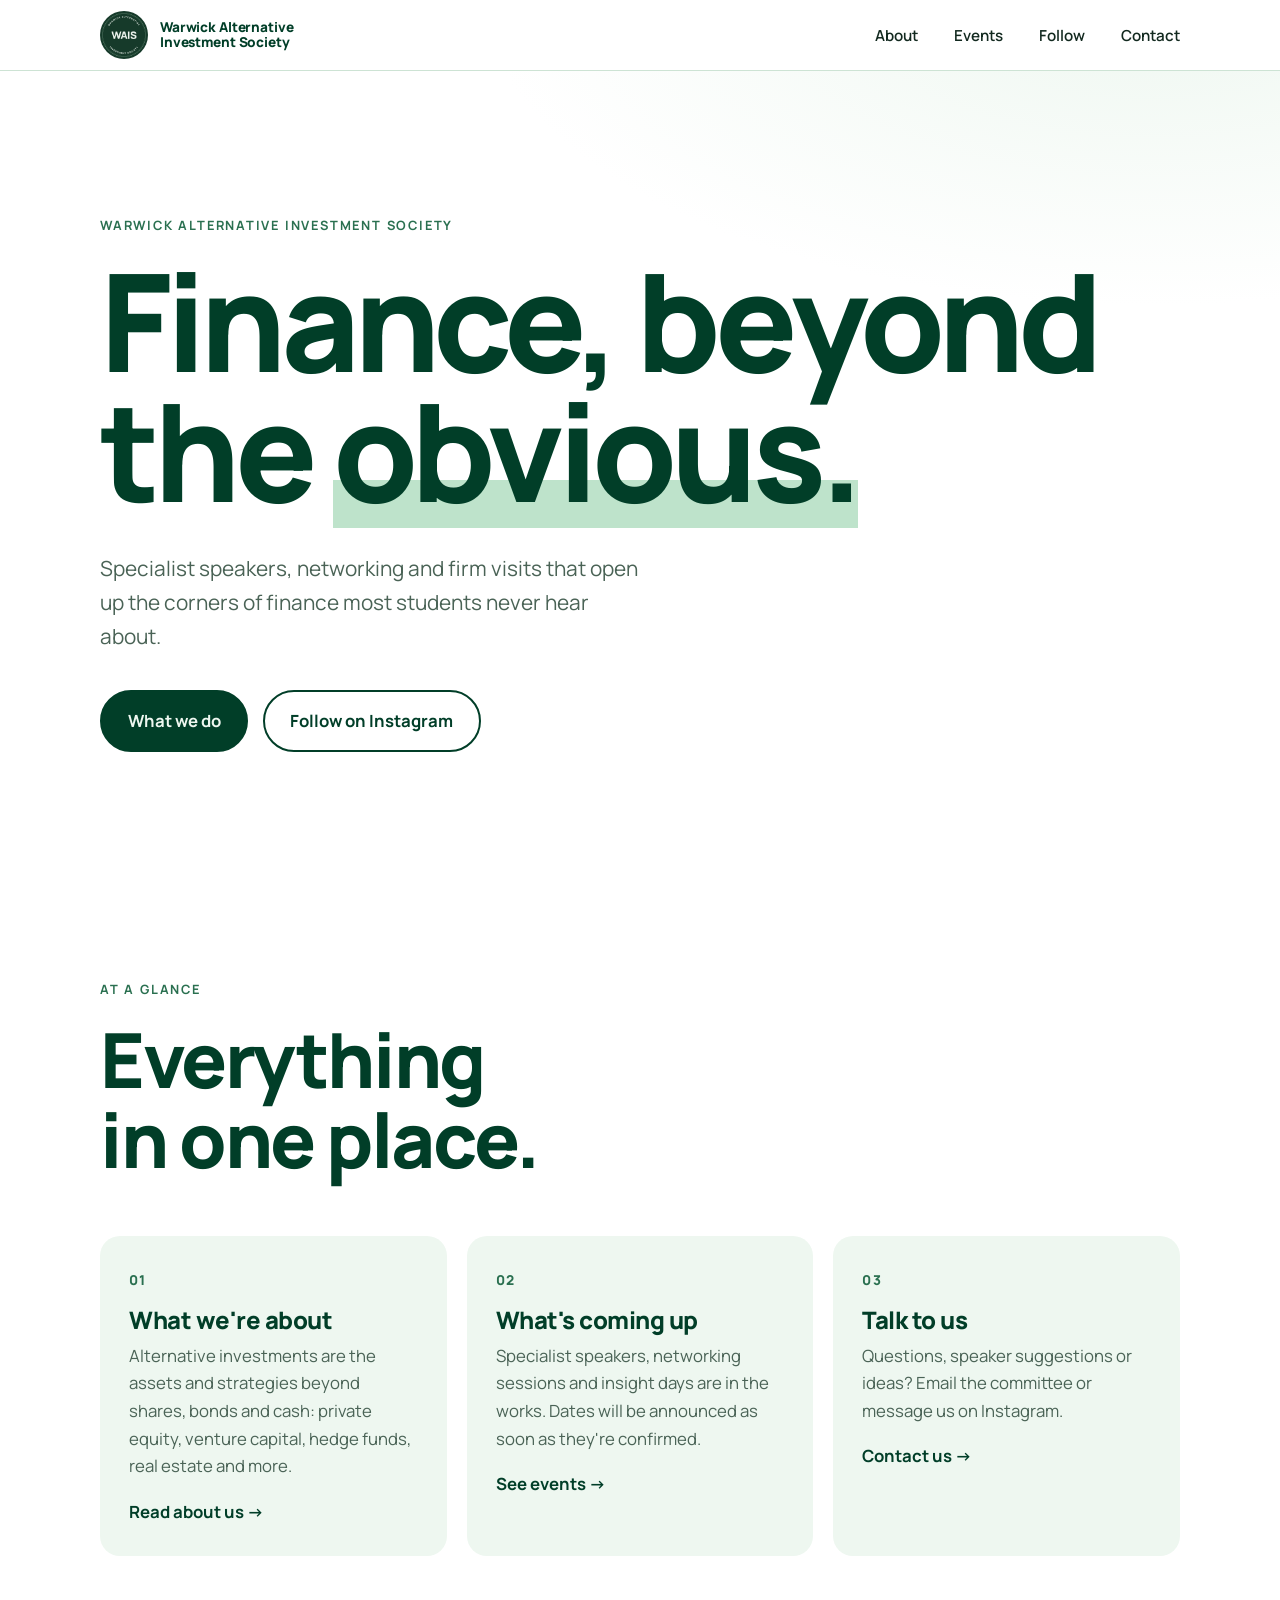
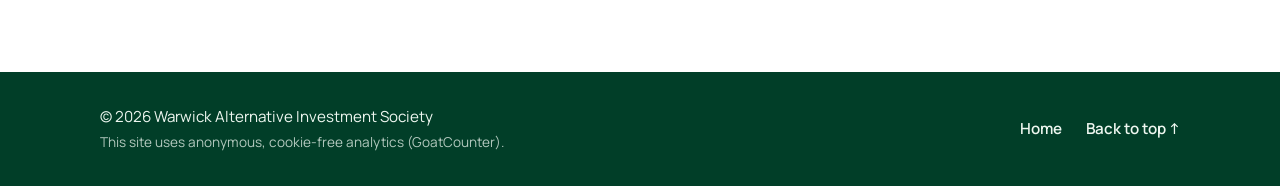
==== commit ae11dcb8: "Remove remaining links to the closed interest form Drop the Get involved nav link and form links, po" ====
--- a/index.html
+++ b/index.html
@@ -1,6 +1,6 @@
 <!DOCTYPE html>
 <!-- WARWICK ALTERNATIVE INVESTMENT SOCIETY | index.html
-     Each page of the site is its own file (index, about, get-involved, events,
+     Each page of the site is its own file (index, about, events,
      follow, contact). They all share styles.css for the look. The nav bar and
      footer are the same on every page: if you change one, change it in every file. -->
 <html lang="en-GB">
@@ -44,7 +44,6 @@
       </a>
       <ul class="nav-links">
         <li><a href="about.html">About</a></li>
-        <li><a href="get-involved.html">Get involved</a></li>
         <li><a href="events.html">Events</a></li>
         <li><a href="follow.html">Follow</a></li>
         <li><a href="contact.html">Contact</a></li>
@@ -73,11 +72,11 @@
         <!-- The short sentence under the headline. -->
         <p class="hero-text">Specialist speakers, networking and firm visits that open up the corners of finance most students never hear about.</p>
 
-        <!-- The two buttons. The first goes to the About page, the second to the
-             Get involved page. -->
+        <!-- The two buttons. The first goes to the About page. The second opens our
+             Instagram in a new tab. -->
         <div class="button-row">
           <a class="button button-solid" href="about.html">What we do</a>
-          <a class="button button-outline" href="get-involved.html">Register your interest</a>
+          <a class="button button-outline" href="https://www.instagram.com/warwickalternativeinvestment/" target="_blank" rel="noopener">Follow on Instagram</a>
         </div>
 
       </div>
@@ -104,9 +103,9 @@
 
           <div class="pillar">
             <span class="pillar-number">02</span>
-            <h3>Help us launch</h3>
-            <p>We're creating the society now. Register your interest, or put yourself forward for an exec position and join the founding team.</p>
-            <a class="pillar-link" href="get-involved.html">Get involved <span aria-hidden="true">&rarr;</span></a>
+            <h3>What's coming up</h3>
+            <p>Specialist speakers, networking sessions and insight days are in the works. Dates will be announced as soon as they're confirmed.</p>
+            <a class="pillar-link" href="events.html">See events <span aria-hidden="true">&rarr;</span></a>
           </div>
 
           <div class="pillar">
--- a/styles.css
+++ b/styles.css
@@ -595,65 +595,6 @@
 
 
 /* ============================================================================
-   8b. ESSENTIAL LINKS
-   ============================================================================ */
-.link-list {
-  display: grid;
-  gap: 1.25rem;
-  margin-top: 3rem;
-}
-
-/* One big tappable card: text on the left, arrow on the right. */
-.link-card {
-  display: flex;
-  align-items: center;
-  justify-content: space-between;
-  gap: 1.5rem;
-  padding: clamp(1.5rem, 4vw, 2.5rem);
-  background: var(--card);
-  border: 2px solid var(--green-dark);
-  border-radius: var(--radius);
-  text-decoration: none;
-  color: var(--green-dark);
-  transition: background-color 0.2s, color 0.2s, transform 0.2s;
-}
-.link-card:hover {
-  background: var(--green-dark);
-  color: var(--on-dark);
-  transform: translateY(-3px);
-}
-
-.link-text {
-  display: flex;
-  flex-direction: column;
-  gap: 0.6rem;
-}
-.link-title {
-  font-size: clamp(1.8rem, 4.5vw, 3rem);
-  font-weight: 800;
-  line-height: 1.05;
-  letter-spacing: -0.03em;
-}
-.link-description {
-  max-width: 38rem;
-  font-size: 1.1rem;
-  color: var(--text-soft);
-  transition: color 0.2s;
-}
-.link-card:hover .link-description {
-  color: var(--highlight);
-}
-.link-arrow {
-  flex: none;
-  font-size: clamp(2rem, 5vw, 3rem);
-  transition: transform 0.2s;
-}
-.link-card:hover .link-arrow {
-  transform: translate(4px, -4px);
-}
-
-
-/* ============================================================================
    9. EVENTS
    ============================================================================ */
 .events-list {
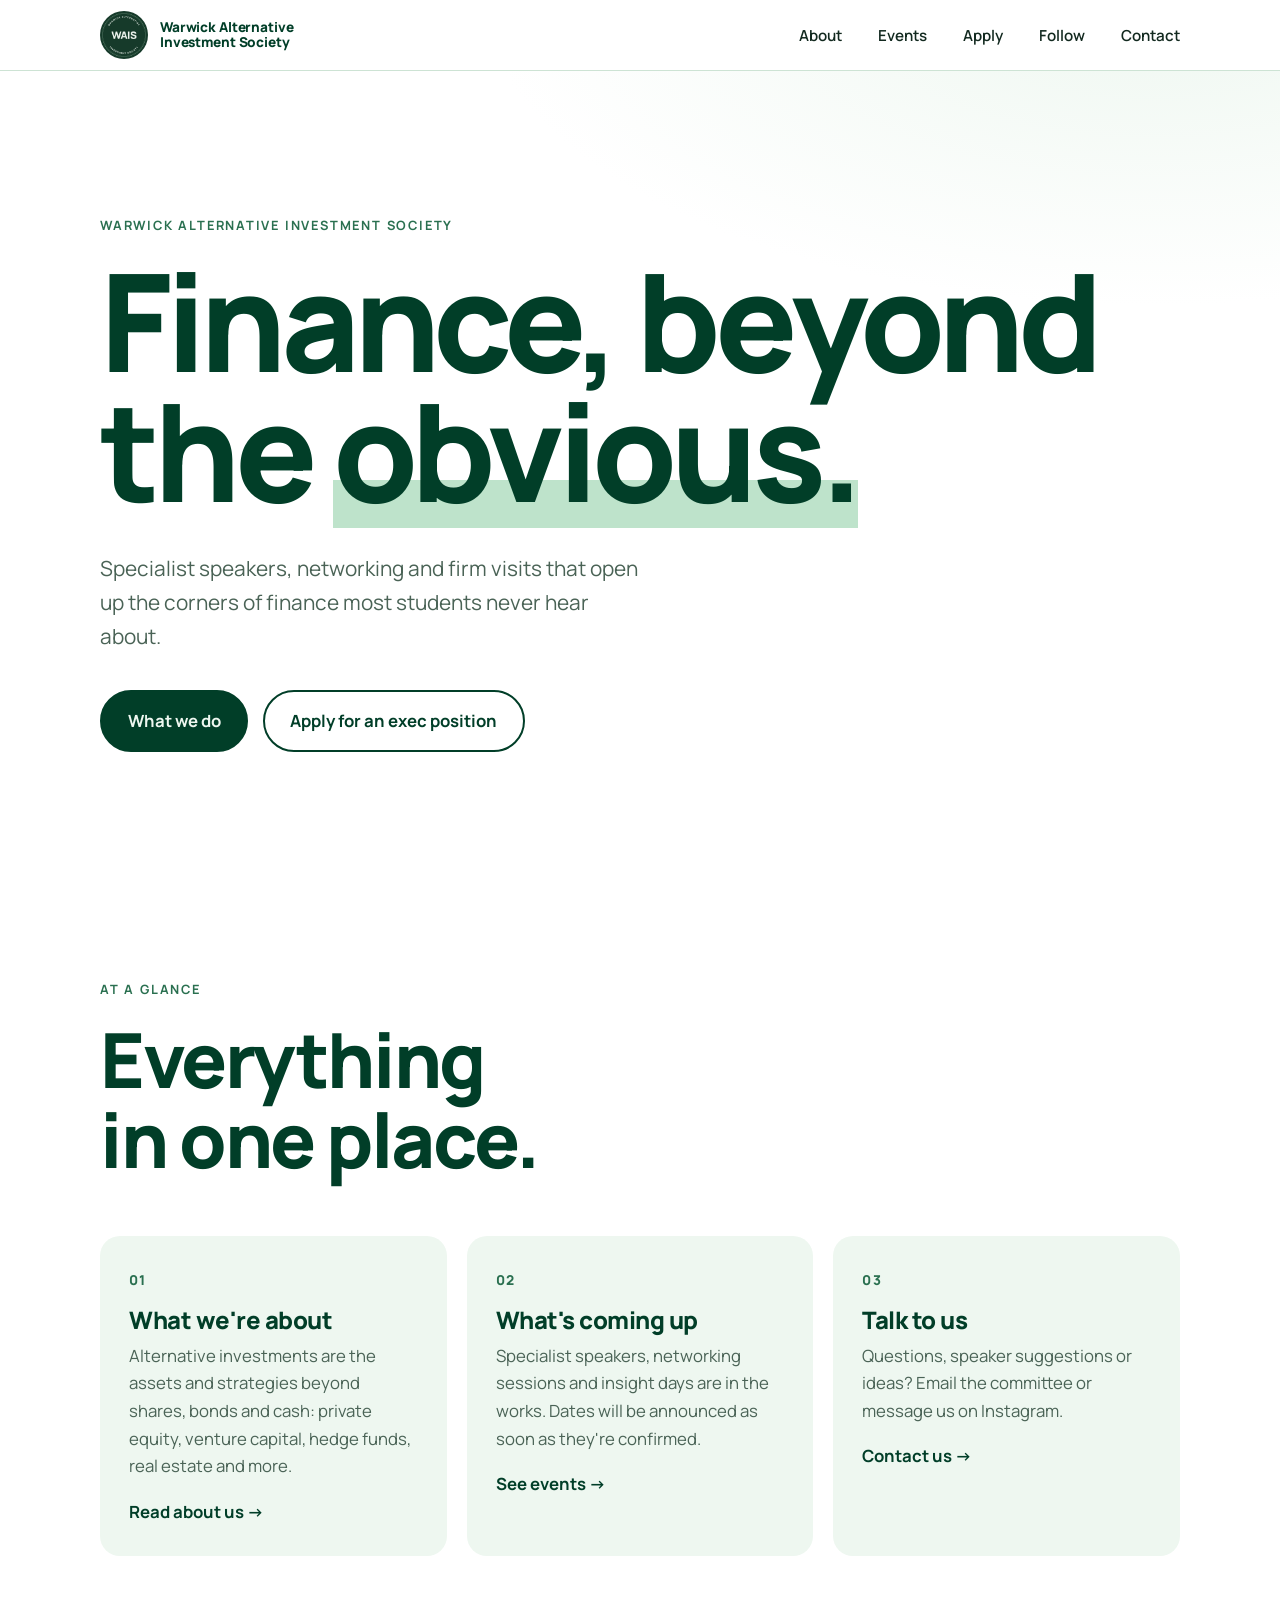
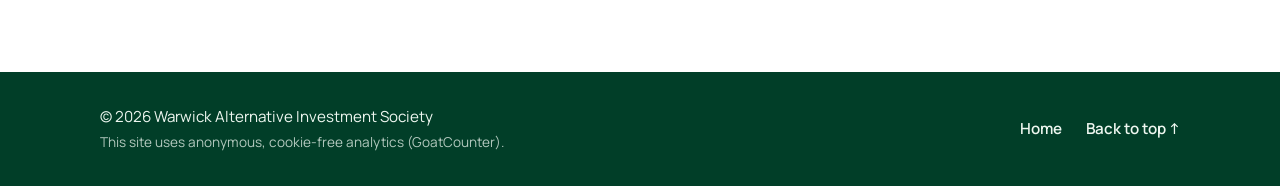
==== commit f26d90d7: "Update page" ====
--- a/index.html
+++ b/index.html
@@ -1,6 +1,6 @@
 <!DOCTYPE html>
 <!-- WARWICK ALTERNATIVE INVESTMENT SOCIETY | index.html
-     Each page of the site is its own file (index, about, events,
+     Each page of the site is its own file (index, about, events, apply,
      follow, contact). They all share styles.css for the look. The nav bar and
      footer are the same on every page: if you change one, change it in every file. -->
 <html lang="en-GB">
@@ -45,6 +45,7 @@
       <ul class="nav-links">
         <li><a href="about.html">About</a></li>
         <li><a href="events.html">Events</a></li>
+        <li><a href="apply.html">Apply</a></li>
         <li><a href="follow.html">Follow</a></li>
         <li><a href="contact.html">Contact</a></li>
       </ul>
@@ -72,11 +73,11 @@
         <!-- The short sentence under the headline. -->
         <p class="hero-text">Specialist speakers, networking and firm visits that open up the corners of finance most students never hear about.</p>
 
-        <!-- The two buttons. The first goes to the About page. The second opens our
-             Instagram in a new tab. -->
+        <!-- The two buttons. The first goes to the About page. The second goes to the
+             exec applications page. -->
         <div class="button-row">
           <a class="button button-solid" href="about.html">What we do</a>
-          <a class="button button-outline" href="https://www.instagram.com/warwickalternativeinvestment/" target="_blank" rel="noopener">Follow on Instagram</a>
+          <a class="button button-outline" href="apply.html">Apply for an exec position</a>
         </div>
 
       </div>
--- a/styles.css
+++ b/styles.css
@@ -595,6 +595,84 @@
 
 
 /* ============================================================================
+   8b. APPLY (exec positions)
+   ============================================================================ */
+
+/* The four key facts: two columns on phones, four on wider screens (see 13). */
+.facts {
+  display: grid;
+  grid-template-columns: repeat(2, 1fr);
+  gap: 1rem;
+  margin: 0;
+  padding: 0;
+  list-style: none;
+}
+.fact {
+  display: flex;
+  flex-direction: column;
+  gap: 0.35rem;
+  padding: 1.25rem 1.4rem;
+  background: var(--bg-tint);
+  border-radius: var(--radius);
+}
+.fact-label {
+  font-size: 0.75rem;
+  font-weight: 700;
+  letter-spacing: 0.12em;
+  text-transform: uppercase;
+  color: var(--green-mid);
+}
+.fact-value {
+  font-size: clamp(1.25rem, 2.6vw, 1.6rem);
+  font-weight: 800;
+  line-height: 1.15;
+  letter-spacing: -0.02em;
+  color: var(--green-dark);
+}
+
+.apply-note {
+  max-width: 46rem;
+  margin: 1.5rem 0 0;
+  font-weight: 600;
+  color: var(--text);
+}
+
+/* The position cards: one column on phones, two on wider screens. */
+.role-grid {
+  display: grid;
+  grid-template-columns: 1fr;
+  gap: 1.25rem;
+  margin-top: 2rem;
+}
+.role-card {
+  display: flex;
+  flex-direction: column;
+  align-items: flex-start;
+  padding: clamp(1.5rem, 3vw, 2rem);
+  background: var(--card);
+  border: 1px solid var(--line);
+  border-radius: var(--radius);
+  transition: transform 0.2s, box-shadow 0.2s;
+}
+.role-card:hover {
+  transform: translateY(-3px);
+  box-shadow: 0 16px 32px -20px rgba(1, 62, 40, 0.5);
+}
+.role-title {
+  font-size: clamp(1.4rem, 3vw, 1.9rem);
+  letter-spacing: -0.025em;
+}
+.role-description {
+  flex: 1;                        /* keeps the buttons lined up along the bottom */
+  margin: 0.6rem 0 1.5rem;
+  color: var(--text-soft);
+}
+.role-button {
+  padding: 0.7rem 1.4rem;
+}
+
+
+/* ============================================================================
    9. EVENTS
    ============================================================================ */
 .events-list {
@@ -897,6 +975,14 @@
     grid-template-columns: repeat(3, 1fr);
   }
 
+  /* Four key facts in a row, and the position cards two by two. */
+  .facts {
+    grid-template-columns: repeat(4, 1fr);
+  }
+  .role-grid {
+    grid-template-columns: repeat(2, 1fr);
+  }
+
   /* Two columns of glossary terms. */
   .glossary-list {
     grid-template-columns: repeat(2, 1fr);
